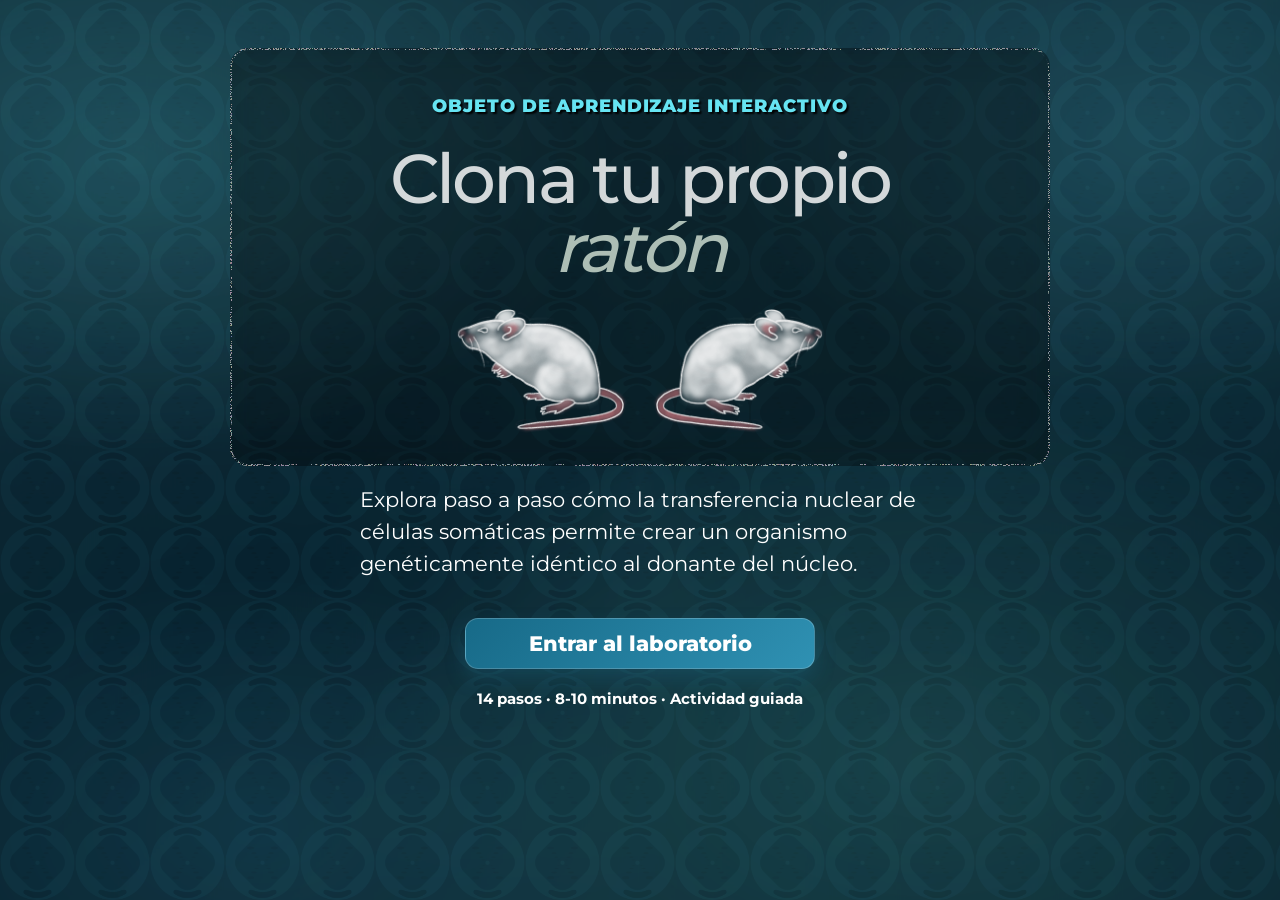
==== app/lab/index.html @ 8036b077 "refactor: restructure progress navigation and instruction panel for improved clarity and accessibili" ====
<!doctype html>
<html lang="es">

<head>
  <meta charset="utf-8">
  <meta name="viewport" content="width=device-width, initial-scale=1, viewport-fit=cover">
  <meta name="theme-color" content="#e8f7fb">
  <title>Genetica Evolucion · Clona tu propio ratón</title>
  <link rel="icon" href="favicon.png" type="image/png" />
  <link rel="stylesheet" href="app/css/styles.css">
</head>

<body>
  <main class="app-shell">
    <header class="topbar" aria-label="Progreso del laboratorio">
      <div class="top-actions">
        <button class="icon-button" id="reset-button" type="button" aria-label="Reiniciar simulación" title="Reiniciar">
          <span aria-hidden="true">↻</span><span class="button-word">Reiniciar</span>
        </button>
      </div>
      <nav class="progress-wrap" aria-label="Pasos de la simulación">
        <span class="progress-summary" id="step-label">Paso 1 de 14</span>
        <ol class="step-progress">
          <li class="current" data-progress-step="1"><span class="progress-step-label">Preparación</span><span
              class="progress-step-marker">01</span></li>
          <li data-progress-step="2"><span class="progress-step-label">Célula somática</span><span
              class="progress-step-marker">02</span></li>
          <li data-progress-step="3"><span class="progress-step-label">Ovocito</span><span
              class="progress-step-marker">03</span></li>
          <li data-progress-step="4"><span class="progress-step-label">Observación</span><span
              class="progress-step-marker">04</span></li>
          <li data-progress-step="5"><span class="progress-step-label">Sujeción</span><span
              class="progress-step-marker">05</span></li>
          <li data-progress-step="6"><span class="progress-step-label">Enucleación</span><span
              class="progress-step-marker">06</span></li>
          <li data-progress-step="7"><span class="progress-step-label">Transferencia</span><span
              class="progress-step-marker">07</span></li>
          <li data-progress-step="8"><span class="progress-step-label">Unión celular</span><span
              class="progress-step-marker">08</span></li>
          <li data-progress-step="9"><span class="progress-step-label">Microscopio</span><span
              class="progress-step-marker">09</span></li>
          <li data-progress-step="10"><span class="progress-step-label">Núcleo somático</span><span
              class="progress-step-marker">10</span></li>
          <li data-progress-step="11"><span class="progress-step-label">Inyección</span><span
              class="progress-step-marker">11</span></li>
          <li data-progress-step="12"><span class="progress-step-label">Activación</span><span
              class="progress-step-marker">12</span></li>
          <li data-progress-step="13"><span class="progress-step-label">Implantación</span><span
              class="progress-step-marker">13</span></li>
          <li data-progress-step="14"><span class="progress-step-label">Gestación</span><span
              class="progress-step-marker">14</span></li>
          <li class="progress-final" data-progress-final><span class="progress-step-label">Nacimiento</span><span
              class="progress-step-marker">FIN</span></li>
        </ol>
      </nav>
    </header>

    <aside class="instruction-panel spray-border" role="region" aria-label="Indicación del paso actual"
      aria-labelledby="instruction-title">
      <span class="instruction-number" id="instruction-number">01</span>
      <div class="instruction-copy">
        <p class="eyebrow" id="instruction-title">Bienvenida al laboratorio</p>
        <p id="instruction-text">Descubre cómo el núcleo de una célula puede dirigir la formación de un nuevo
          organismo.</p>
      </div>
    </aside>

    <section class="lab-frame" id="lab-frame" aria-label="Laboratorio interactivo">
      <div class="lab-stage" id="lab-stage">
        <div class="ambient ambient-one" aria-hidden="true"></div>
        <div class="ambient ambient-two" aria-hidden="true"></div>
        <div class="stage-dim" id="stage-dim" aria-hidden="true"></div>


        <div class="microscope-station drop-zone" data-drop-zone="microscope" tabindex="-1"
          aria-label="Microscopio, zona de colocación">
          <span class="station-glow" aria-hidden="true"></span>
          <img src="app/img/microscopio.png" alt="Microscopio">
          <span class="object-label">Microscopio</span>
        </div>

        <div class="tool-rack" aria-label="Herramientas">
          <button class="lab-tool locked" id="holding-tool-lab" type="button" tabindex="-1"
            aria-label="Pipeta de sostén">
            <img src="app/img/aguja-sosten.png" alt=""><span>Pipeta de sostén</span>
          </button>
          <button class="lab-tool locked" id="injection-tool-lab" type="button" tabindex="-1"
            aria-label="Aguja de inyección">
            <img src="app/img/aguja-inyeccion.png" alt=""><span>Aguja de inyección</span>
          </button>
          <button class="lab-tool locked" id="reagent-lab" type="button" tabindex="-1"
            aria-label="Reactivo de estimulación">
            <img src="app/img/reactivo.png" alt=""><span>Reactivo</span>
          </button>
        </div>

        <div class="workbench" aria-label="Mesa de trabajo">
          <div class="petri-slot petri-one drop-zone" data-drop-zone="petri1" tabindex="-1"
            aria-label="Caja de Petri 1, célula somática">
            <img src="app/img/caja-petri.png" alt="Caja de Petri 1">
            <span class="petri-label">Petri 1</span>
          </div>
          <div class="petri-slot petri-two draggable drop-zone" data-draggable="petri2" data-drop-zone="petri2"
            tabindex="-1" role="button" aria-label="Caja de Petri 2, ovocito">
            <img src="app/img/caja-petri.png" alt="Caja de Petri 2">
            <span class="petri-label">Petri 2</span>
          </div>
          <div class="petri-slot petri-three draggable drop-zone" data-draggable="petri3" data-drop-zone="petri3"
            tabindex="-1" role="button" aria-label="Caja de Petri 3, transferencia nuclear">
            <img src="app/img/caja-petri.png" alt="Caja de Petri 3">
            <span class="petri-label">Petri 3</span>
          </div>
        </div>

        <div class="mouse-station gray-mouse">
          <div class="hand-drawn-filter" aria-hidden="true">
            <img src="app/img/raton-gris.png" alt="Ratón gris, donante somático">
          </div>
          <span class="mouse-role">Donante somático</span>
          <button class="cell-token somatic-token draggable cell-hidden" data-draggable="somatic-cell" type="button"
            aria-label="Célula somática del ratón gris">
            <span class="cell-label">Célula somática</span>
            <span class="cell-membrane"><span class="cell-nucleus"></span><i></i><i></i><i></i></span>
          </button>
        </div>
        <div class="mouse-station brown-mouse">
          <div class="hand-drawn-filter" aria-hidden="true">
            <img src="app/img/raton-cafe.png" alt="Ratón café, donante de ovocito">
          </div>
          <span class="mouse-role">Donante de ovocito</span>
          <button class="cell-token oocyte-token draggable cell-hidden" data-draggable="oocyte" type="button"
            aria-label="Ovocito del ratón café">
            <span class="cell-label">Ovocito</span>
            <span class="cell-membrane"><span class="cell-nucleus"></span><i></i><i></i><i></i></span>
          </button>
        </div>
        <div class="mouse-station white-mouse drop-zone" data-drop-zone="surrogate" tabindex="-1"
          aria-label="Madre sustituta blanca">
          <div class="hand-drawn-filter" aria-hidden="true">
            <img src="app/img/raton-blanco.png" alt="Ratón blanco, madre sustituta">
          </div>
          <span class="mouse-role">Madre sustituta</span>
          <button class="belly-target" data-action="birth" type="button" tabindex="-1"
            aria-label="Vientre de la madre sustituta"></button>
          <div class="baby-mouse" aria-hidden="true">
            <span class="baby-body"></span>
          </div>
        </div>

        <div class="sample-token enucleated-sample draggable" data-draggable="enucleated-oocyte" role="button"
          tabindex="-1" aria-label="Ovocito enucleado">
          <span class="mini-cell no-nucleus"></span><small>Ovocito enucleado</small>
        </div>
        <div class="sample-token embryo-sample draggable" data-draggable="embryo" role="button" tabindex="-1"
          aria-label="Embrión activado">
          <span class="mini-cell embryo-mini"
            aria-hidden="true"><i></i><i></i><i></i><i></i><i></i><i></i><i></i><i></i><i></i><i></i><i></i><i></i><i></i><i></i><i></i><i></i></span><small>Embrión</small>
        </div>

        <button class="primary-button clone-button pulse-button" id="clone-button" type="button">Empecemos la
          clonación</button>
      </div>
    </section>
  </main>

  <div class="screen-overlay intro-screen" id="intro-screen" role="dialog" aria-modal="true"
    aria-labelledby="intro-title">
    <div class="intro-card">
      <div class="intro-content">
        <section class="intro-hero spray-border" aria-labelledby="intro-title">
          <p class="eyebrow">Objeto de aprendizaje interactivo</p>
          <h1 id="intro-title">Clona tu propio<br><em>ratón</em></h1>
          <figure class="intro-mice" aria-label="Dos ratones blancos">
            <img src="app/img/raton-blanco.png" alt="Ratón blanco">
            <img src="app/img/raton-blanco.png" alt="Ratón blanco">
          </figure>
        </section>

        <p class="intro-description">Explora paso a paso cómo la transferencia nuclear de células somáticas permite
          crear un organismo genéticamente idéntico al donante del núcleo.</p>
        <button class="primary-button" id="start-button" type="button">Entrar al laboratorio</button>
        <small>14 pasos · 8-10 minutos · Actividad guiada</small>
      </div>
    </div>
  </div>

  <div class="screen-overlay materials-screen hidden" id="materials-screen" role="dialog" aria-modal="true"
    aria-labelledby="materials-title">
    <div class="materials-card spray-border">
      <p class="eyebrow">Antes de comenzar</p>
      <h2 id="materials-title">Conoce los materiales</h2>
      <p>Usaremos herramientas de micromanipulación para trabajar con estructuras más pequeñas que el ancho de un
        cabello.</p>
      <ul class="materials-grid" aria-label="Materiales del laboratorio">
        <li>
          <figure>
            <div class="material-image"><img src="app/img/microscopio.png" alt=""></div>
            <figcaption>Microscopio</figcaption>
          </figure>
        </li>
        <li>
          <figure>
            <div class="material-image"><img src="app/img/caja-petri.png" alt=""></div>
            <figcaption>3 cajas de Petri</figcaption>
          </figure>
        </li>
        <li>
          <figure>
            <div class="material-image"><img src="app/img/aguja-inyeccion.png" alt=""></div>
            <figcaption>Aguja de inyección</figcaption>
          </figure>
        </li>
        <li>
          <figure>
            <div class="material-image"><img src="app/img/aguja-sosten.png" alt=""></div>
            <figcaption>Pipeta de sostén</figcaption>
          </figure>
        </li>
        <li>
          <figure>
            <div class="material-image"><img src="app/img/reactivo.png" alt=""></div>
            <figcaption>Reactivo estimulante</figcaption>
          </figure>
        </li>
        <li>
          <figure>
            <div class="material-image materials-mice hand-drawn-filter">
              <img src="app/img/raton-gris.png" alt="">
              <img src="app/img/raton-cafe.png" alt="">
              <img src="app/img/raton-blanco.png" alt="">
            </div>
            <figcaption>Tres ratones hembras</figcaption>
          </figure>
        </li>
      </ul>
      <button class="primary-button" id="materials-button" type="button">Todo listo</button>
    </div>
  </div>

  <div class="microscope-overlay hidden" id="microscope-overlay" role="dialog" aria-modal="true"
    aria-labelledby="micro-title">
    <div class="micro-header">
      <div>
        <p class="eyebrow">Vista microscópica · 400×</p>
        <h2 id="micro-title">Micromanipulación</h2>
      </div>
    </div>
    <div class="micro-layout">
      <div class="lens-shell">
        <div class="lens drop-zone" id="lens" data-drop-zone="lens" tabindex="-1"
          aria-label="Área de observación del microscopio">
          <span class="lens-grid" aria-hidden="true"></span>
          <div class="micro-cell micro-oocyte drop-zone" data-drop-zone="micro-oocyte" tabindex="-1"
            aria-label="Ovocito bajo el microscopio">
            <span class="zona"></span><span class="cytoplasm"></span><span class="micro-nucleus"></span>
            <span class="micro-nucleus-border"></span>
            <i class="organelle o1"></i><i class="organelle o2"></i><i class="organelle o3"></i><i
              class="organelle o4"></i>
          </div>
          <div class="micro-cell micro-somatic drop-zone" data-drop-zone="micro-somatic" tabindex="-1"
            aria-label="Célula somática bajo el microscopio">
            <span class="cytoplasm"></span><span class="micro-nucleus"></span>
            <span class="micro-nucleus-border"></span>
            <i class="organelle o1"></i><i class="organelle o2"></i><i class="organelle o3"></i>
          </div>
          <div class="micro-particles" aria-hidden="true"></div>
        </div>
      </div>
      <aside class="micro-tools" aria-label="Herramientas de micromanipulación">
        <button class="close-micro" id="close-micro" type="button" disabled aria-label="Completa el procedimiento"
          aria-busy="false" data-state="waiting">
          <span class="close-micro-icon" aria-hidden="true">
            <svg xmlns="http://www.w3.org/2000/svg" width="18" height="18" viewBox="0 0 42 42">
              <path fill="currentColor" fill-rule="evenodd"
                d="M27.066 1L7 21.068l19.568 19.569l4.934-4.933l-14.637-14.636L32 5.933z" />
            </svg>
          </span>
          <span class="close-micro-spinner" aria-hidden="true"></span>
          <span class="close-micro-label">Completa el procedimiento</span>
        </button>
        <p>HERRAMIENTAS</p>
        <button class="micro-tool draggable" data-draggable="holding-pipette" type="button">
          <img src="app/img/aguja-sosten.png" alt=""><span><b>Pipeta de sostén</b><small>Estabiliza la
              célula</small></span>
        </button>
        <button class="micro-tool draggable" data-draggable="injection-needle" type="button">
          <img src="app/img/aguja-inyeccion.png" alt=""><span><b>Aguja de inyección</b><small>Extrae o
              transfiere el núcleo</small></span>
        </button>
        <button class="micro-tool reagent-tool draggable" data-draggable="reagent" type="button">
          <img src="app/img/reactivo.png" alt=""><span><b>Reactivo</b><small>Activa el desarrollo</small></span>
        </button>
      </aside>
    </div>
  </div>

  <div class="gestation-overlay hidden" id="gestation-overlay" role="dialog" aria-modal="true"
    aria-labelledby="gestation-title">
    <header class="gestation-header">
      <div>
        <p class="eyebrow">Etapa final · Desarrollo embrionario</p>
        <h2 id="gestation-title">Gestación en la madre sustituta</h2>
      </div>
    </header>

    <div class="gestation-layout">
      <section class="gestation-stage" aria-label="Vista ampliada de la madre sustituta">
        <ol class="gestation-progress" aria-label="Progreso de la etapa final">
          <li class="current" data-gestation-step="implantation"><span>1</span>Implantación</li>
          <li data-gestation-step="development"><span>2</span>Desarrollo</li>
          <li data-gestation-step="birth"><span>3</span>Nacimiento</li>
        </ol>

        <div class="gestation-calendar" aria-label="Días transcurridos de gestación">
          <div class="calendar-pages">
            <i class="calendar-sheet" aria-hidden="true"></i>
            <i class="calendar-sheet" aria-hidden="true"></i>
            <i class="calendar-sheet" aria-hidden="true"></i>
            <div class="calendar-face">
              <span class="calendar-label">Día</span>
              <strong id="gestation-day">1</strong>
              <small>de 19</small>
            </div>
          </div>
        </div>

        <button class="primary-button gestation-start-button" id="gestation-start-button" type="button">
          Visualizar gestación
        </button>

        <button class="primary-button gestation-birth-button" id="gestation-birth-button" type="button" disabled>
          Revelar el nacimiento
        </button>

        <div class="gestation-mother" aria-label="Madre sustituta durante la gestación">
          <img class="gestation-mother-image hand-drawn-filter" src="app/img/raton-blanco.png"
            alt="Madre sustituta blanca">

          <div class="gestation-womb" aria-hidden="true">
            <span class="womb-ring"></span>
            <div class="clone-development">
              <span class="embryo-cluster">
                <i></i><i></i><i></i><i></i><i></i><i></i><i></i><i></i>
                <i></i><i></i><i></i><i></i><i></i><i></i><i></i><i></i>
              </span>
              <span class="clone-mass"></span>
            </div>
          </div>

          <div class="gestation-newborn" aria-hidden="true">
            <span class="mouse-role">Nueva cría</span>
            <img class="hand-drawn-filter" src="app/img/raton-gris.png" alt="Cría gris clonada">
          </div>
        </div>

        <div class="gestation-complete-message" id="gestation-complete-message" role="status" aria-live="polite">
          <strong>¡Simulación completada!</strong>
          <small>Has completado la simulación de clonación de un ratón. Puedes reiniciarlo para repetir el
            procedimiento.</small>
          <button class="icon-button" id="gestation-complete-button" type="button" aria-label="Reiniciar simulación"
            title="Reiniciar">
            <span aria-hidden="true">↻</span><span class="button-word">Reiniciar</span>
          </button>
        </div>
      </section>
    </div>
  </div>

  <div class="toast" id="toast" role="status" aria-live="polite"></div>

  <dialog id="reset-dialog">
    <form method="dialog">
      <span class="dialog-icon" aria-hidden="true">↻</span>
      <h2>¿Reiniciar el experimento?</h2>
      <p>Volverás al inicio y se perderá el progreso actual.</p>
      <div class="dialog-actions">
        <button class="secondary-button" value="cancel">Cancelar</button>
        <button class="primary-button" value="confirm">Sí, reiniciar</button>
      </div>
    </form>
  </dialog>

  <script src="app/js/app.js"></script>
  <script src="app/js/svg-filters.js"></script>
</body>

</html>
---- app/lab/app/css/styles.css ----
@font-face {
  font-family: 'Montserrat';
  font-style: normal;
  font-weight: 100 900;
  font-display: swap;
  src: url('../fonts/montserrat/montserrat-latin.woff2') format('woff2');
}

:root {
  --ink: #17333f;
  --muted: #607985;
  --blue: #2f91b3;
  --blue-dark: #176a88;
  --cyan: #5dd2df;
  --mint: #a8e6dc;
  --cream: #fffdf8;
  --panel: rgba(255, 255, 255, .9);
  --line: rgba(27, 95, 119, .16);
  --shadow: 0 18px 50px rgba(21, 61, 75, .16);
  /* Lab-glove cursor: open hand by default, fist while dragging, open again on release. */
  --cursor-glove-open: url("../img/hand.svg") 10 10, auto;
  --cursor-glove-closed: url("../img/hand-grab.svg") 10 14, grabbing;
  --color-bg-start: #17475d;
  --color-bg-end: #1b5878;
  --color-bg-mid: #08222e;
  --color-card-bg: rgba(0, 0, 0, 0.3);
  --color-card-border: rgba(255, 255, 255, 0.4);
  --color-card-heading: #ffffff;
  --color-card-text: rgba(255, 255, 255, 0.82);
  --font-main: 'Montserrat', 'Helvetica Neue', Helvetica, Arial, sans-serif;
  --color-accent: #adbeb5;
  --color-accent-dim: #66e4f2;
}

* {
  box-sizing: border-box;
}

html,
body {
  height: 100%;
  -webkit-user-select: none;
  /* Safari */
  -ms-user-select: none;
  /* IE 10 and IE 11 */
  user-select: none;
}

html {
  font-size: clamp(14px, 0.6vw + 0.75rem, 18px);
  cursor: var(--cursor-glove-open);
}

body {
  margin: 0;
  overflow: hidden;
  font-family: var(--font-main);
  font-weight: 400;
  line-height: 1.7;
  min-height: 100dvh;
  position: relative;
  color: var(--color-card-text);

  /* Gradient base */
  background-color: var(--color-bg-mid);
  background-image:
    url('../img/web/cell-bg.png');
  background-repeat: repeat, no-repeat;
  background-attachment: fixed, fixed;
  background-size: 75px 75px, cover;
  background-blend-mode: soft-light;
}

body::before,
body::after,
.screen-overlay::before,
.screen-overlay::after {
  content: '';
  position: fixed;
  inset: -12%;
  pointer-events: none;
  z-index: 0;
}

body::before,
.screen-overlay::before,
.microscope-overlay::before,
.gestation-overlay::before {
  background:
    radial-gradient(42% 36% at 18% 24%, rgba(96, 225, 236, 0.20) 0%, transparent 72%),
    radial-gradient(38% 34% at 82% 22%, rgba(80, 179, 214, 0.18) 0%, transparent 70%),
    radial-gradient(48% 42% at 68% 78%, rgba(84, 203, 173, 0.16) 0%, transparent 76%),
    radial-gradient(34% 30% at 26% 84%, rgba(54, 157, 193, 0.14) 0%, transparent 75%);
  filter: blur(7px);
  transform-origin: 50% 50%;
  mix-blend-mode: screen;
  opacity: 0.85;
  animation: bio-bg-drift 24s ease-in-out infinite alternate;
}

body::after,
.screen-overlay::after,
.microscope-overlay::after,
.gestation-overlay::after {
  background:
    radial-gradient(120% 85% at 50% 10%, rgba(110, 233, 246, 0.085) 0%, transparent 62%),
    linear-gradient(125deg, rgba(120, 236, 245, 0.05) 0%, transparent 38%, rgba(85, 204, 184, 0.045) 62%, transparent 100%),
    conic-gradient(from 0deg at 50% 50%, rgba(120, 236, 245, 0.04), transparent 30%, rgba(120, 236, 245, 0.035), transparent 70%, rgba(120, 236, 245, 0.04));
  filter: blur(1px);
  mix-blend-mode: screen;
  opacity: 0.78;
  animation: bio-bg-breathe 12s ease-in-out infinite;
}

body.is-dragging,
body.is-dragging * {
  cursor: var(--cursor-glove-closed) !important;
}

button,
[role="button"] {
  -webkit-tap-highlight-color: transparent;
  font-family: var(--font-main);
}

button:focus-visible,
[tabindex="0"]:focus-visible {
  outline: 3px solid #ffba45;
  outline-offset: 4px;
}

/* SPRAY BORDER */

.spray-border {
  position: relative;
  isolation: isolate;
}

/*
    CAPA DEL BORDE
*/

.spray-border::after {
  content: "";
  position: absolute;
  inset: 0;
  border-radius: inherit;
  background: white;
  filter: url(#spray-noise);
  opacity: .75;
  mix-blend-mode: screen;
  pointer-events: none;
  /*
    máscara:
    crea un borde completo
  */
  padding: 1px;
  mask:
    linear-gradient(#000 0 0) content-box,
    linear-gradient(#000 0 0);

  mask-composite: exclude;

  -webkit-mask:
    linear-gradient(#000 0 0) content-box,
    linear-gradient(#000 0 0);

  -webkit-mask-composite: xor;
}

.app-shell {
  position: relative;
  width: 100%;
  height: 100%;
  margin: 0;
  display: flex;
  flex-direction: column;
}

.topbar {
  height: 110px;
  position: relative;
  display: grid;
  grid-template-columns: 118px minmax(0, 1fr);
  align-items: center;
  gap: 16px;
  padding: 8px 18px;
  background: rgba(4, 25, 34, .76);
  box-shadow: 0 10px 35px rgba(40, 91, 104, .1);
  backdrop-filter: blur(14px);
  z-index: 30;
}

.brand {
  display: flex;
  align-items: center;
  gap: 10px;
  line-height: 1.05;
}

.brand-mark {
  display: grid;
  place-items: center;
  width: 43px;
  height: 43px;
  border-radius: 13px;
  color: white;
  background: linear-gradient(145deg, var(--blue), var(--cyan));
  font-size: 1.5625rem;
  box-shadow: 0 8px 16px rgba(48, 145, 179, .25);
}

.brand b,
.brand small {
  display: block;
}

.brand b {
  font-size: 1.0625rem;
}

.brand small {
  margin-top: 4px;
  color: var(--muted);
  font-size: 0.6875rem;
  text-transform: uppercase;
  letter-spacing: .1em;
}

.progress-wrap {
  min-width: 0;
  width: 100%;
  overflow-x: auto;
  padding: 4px 4px 8px;
  scrollbar-color: rgba(99, 190, 213, .5) transparent;
  scrollbar-width: thin
}

.progress-summary {
  position: absolute;
  width: 1px;
  height: 1px;
  overflow: hidden;
  clip: rect(0 0 0 0);
  clip-path: inset(50%);
  white-space: nowrap
}

.step-progress {
  min-width: 1060px;
  margin: 0;
  padding: 0;
  display: flex;
  align-items: flex-start;
  list-style: none
}

.step-progress li {
  position: relative;
  flex: 1 0 70px;
  display: flex;
  flex-direction: column;
  align-items: center;
  gap: 6px;
  color: rgba(232, 244, 247, .56);
  text-align: center;
  transition: color .3s ease
}

.step-progress li::after {
  content: "";
  position: absolute;
  z-index: 0;
  top: 45px;
  left: calc(50% + 18px);
  width: calc(100% - 36px);
  height: 2px;
  background: rgba(174, 205, 212, .3);
  transition: background .35s ease, box-shadow .35s ease
}

.step-progress li:last-child::after {
  display: none
}

.progress-step-label {
  height: 26px;
  display: flex;
  align-items: flex-end;
  justify-content: center;
  font-size: .63rem;
  font-weight: 750;
  line-height: 1.05
}

.progress-step-marker {
  position: relative;
  z-index: 2;
  width: 40px;
  height: 34px;
  display: grid;
  place-items: center;
  border: 2px solid rgba(194, 219, 225, .42);
  border-radius: 16px;
  background: rgba(2, 16, 22, .88);
  color: rgba(255, 255, 255, .72);
  font-size: .72rem;
  font-weight: 900;
  box-shadow: 0 3px 9px rgba(0, 0, 0, .28);
  transition: color .3s ease, border-color .3s ease, background .3s ease, transform .3s ease
}

.step-progress li.done {
  color: rgba(150, 220, 235, .84)
}

.step-progress li.done::after {
  background: rgba(76, 177, 201, .72);
  box-shadow: 0 0 7px rgba(76, 177, 201, .28)
}

.step-progress li.done .progress-step-marker {
  border-color: #70c6d9;
  background: #347f97;
  color: white
}

.step-progress li.current {
  color: white
}

.step-progress li.current .progress-step-marker {
  border-color: #b7edf5;
  background: linear-gradient(145deg, var(--blue), var(--cyan));
  color: white;
  transform: scale(1.12);
  box-shadow:
    0 0 0 4px rgba(74, 181, 203, .14),
    0 0 15px rgba(86, 206, 226, .45);
  animation: instructionNumberPulse 1.7s ease-in-out infinite
}

.step-progress .progress-final .progress-step-marker {
  border-style: dashed;
  font-size: .62rem;
  letter-spacing: .04em
}

.step-progress .progress-final.current .progress-step-marker,
.step-progress .progress-final.done .progress-step-marker {
  border-style: solid
}

.top-actions {
  justify-self: stretch;
  display: flex;
  justify-content: center
}

.icon-button {
  font-family: var(--font-main);
  min-height: 44px;
  padding: 0 13px;
  border: 1px solid var(--line);
  border-radius: 12px;
  background: #ffffff;
  cursor: pointer;
  display: flex;
  align-items: center;
  gap: 7px;
  font-size: 0.8125rem;
  font-weight: 700;
  transition: transform .2s, border-color .2s, background .2s;
}

.icon-button:hover {
  transform: translateY(-2px);
  border-color: var(--blue);
  background: #f4fcfd;
}

.instruction-panel {
  position: absolute;
  z-index: 20;
  top: 128px;
  left: 18px;
  display: flex;
  align-items: flex-start;
  gap: 14px;
  width: min(390px, calc(100% - 36px));
  min-height: 156px;
  border-radius: 14px;
  padding: 18px 44px 20px 16px;
  background: rgba(0, 0, 0, 0.45);
  backdrop-filter: blur(2px);
  -webkit-backdrop-filter: blur(2px);
}

.instruction-panel.step-attention {
  animation: instructionPanelFocus 1.15s cubic-bezier(.2, .8, .2, 1)
}

.instruction-number {
  position: relative;
  z-index: 2;
  flex: 0 0 46px;
  height: 46px;
  display: grid;
  place-items: center;
  border-radius: 14px;
  border: 1px solid var(--color-accent);
  color: white;
  background: linear-gradient(145deg, var(--blue-dark), var(--blue));
  font-weight: 900;
  font-size: 1.0625rem;
  animation: instructionNumberPulse 1.5s ease-in-out infinite;
  overflow: hidden;
}

.instruction-number::before {
  content: '';
  position: absolute;
  top: -130%;
  left: -35%;
  width: 55%;
  height: 320%;
  background: linear-gradient(90deg,
      rgba(255, 255, 255, 0.536) 0%,
      rgba(255, 255, 255, 0.945) 50%,
      rgba(255, 255, 255, 0.404) 100%);
  transform: translateX(-260%) skewX(-18deg);
  opacity: 0;
  pointer-events: none;
  animation: nav-active-reflection 2.5s ease-in-out infinite;
}

.instruction-panel p {
  margin: 0;
}

.instruction-copy {
  min-width: 0;
  padding-top: 2px
}

.eyebrow {
  color: var(--color-accent-dim);
  font-size: 0.8rem;
  font-weight: 850;
  letter-spacing: .05em;
  text-transform: uppercase;
  text-shadow: 2px 2px 2px rgb(0, 0, 0);
  padding: 4px 8px;
}

#instruction-text {
  margin-top: 4px;
  color: #ffffff;
  font-size: clamp(0.8125rem, 1.2vw, 1rem);
  line-height: 1.35;
}

/* Blinking text cursor after the instruction copy, simulating a typed caret. */
#instruction-text::after {
  content: "";
  display: inline-block;
  width: 6px;
  height: 1.2em;
  margin-left: 8px;
  background: var(--color-accent);
  vertical-align: text-bottom;
  animation: instructionCursorBlink 1s step-end infinite;
}

.lab-frame {
  position: absolute;
  width: 100%;
  height: 100%;
  flex: 1 1 auto;
  min-height: 0;
  overflow: auto hidden;
  background: #000000;
}

.lab-stage {
  position: absolute;
  inset: 0;
  min-width: 900px;
  overflow: hidden;
  background: linear-gradient(rgba(235, 246, 247, .08), rgba(219, 236, 237, .08)), url("../img/fondo-lab.png") 50% 75% no-repeat;
  isolation: isolate;
  background-size: cover;
}

.lab-stage::before {
  content: "";
  position: absolute;
  inset: 0;
  background: linear-gradient(90deg, rgba(225, 245, 248, .2), transparent 25%, transparent 72%, rgba(220, 240, 242, .2));
  pointer-events: none;
  z-index: -1;
}

.prop {
  position: absolute;
  object-fit: contain;
  pointer-events: none;
  filter: drop-shadow(0 12px 12px rgba(31, 57, 65, .12));
}

.shelf {
  width: 32%;
  top: 10%;
  left: 2%;
  opacity: 0.5;
}

.refrigerator {
  width: 10%;
  left: 1.5%;
  top: 32%;
  opacity: 0.5;
}

.cage {
  width: 14%;
  left: 13%;
  top: 40%;
  opacity: 0.5;
}

.ambient {
  position: absolute;
  width: 7px;
  height: 7px;
  border-radius: 50%;
  background: rgba(255, 255, 255, .1);
  box-shadow: 30px 20px rgba(255, 255, 255, .6), 70px -10px rgba(255, 255, 255, .5), 112px 33px rgba(255, 255, 255, .2);
  animation: ambientFloat 7s ease-in-out infinite alternate;
}

.ambient-one {
  top: 26%;
  left: 34%;
}

.ambient-two {
  top: 16%;
  left: 60%;
  animation-delay: -3s;
  transform: scale(.7);
}

.microscope-station {
  position: absolute;
  width: 17%;
  left: 41.5%;
  top: 18%;
  display: flex;
  place-items: center;
  border-radius: 28px;
  transition: filter .25s, background .25s;
  justify-content: center;
}

.microscope-station img {
  width: 82%;
  height: 90%;
  object-fit: contain;
  filter: drop-shadow(6px 6px 6px #000);
  position: relative;
  z-index: 2;
}

.object-label,
.mouse-role,
.cell-label {
  position: absolute;
  z-index: 3;
  left: 50%;
  top: 100%;
  transform: translateX(-50%);
  width: max-content;
  max-width: 200px;
  padding: 5px 10px;
  border-radius: 99px;
  color: var(--cream);
  background: rgba(0, 0, 0, 0.5);
  box-shadow: 3px 3px 7px rgba(0, 0, 0, .3);
  font-size: 0.95rem;
  font-weight: 750;
  text-align: center;
}

.cell-label {
  top: -60%;
}

.station-glow {
  position: absolute;
  inset: 10%;
  border-radius: 50%;
  background: rgba(91, 208, 221, .12);
  opacity: 0;
  transform: scale(.8);
}

.tool-rack {
  position: absolute;
  left: 2.2%;
  top: 37%;
  width: 26%;
  display: none;
  gap: 6px;
  padding: 9px;
  border: 1px solid rgba(255, 255, 255, .8);
  border-radius: 16px;
  background: rgba(234, 245, 246, .68);
  backdrop-filter: blur(6px);
}

.lab-tool {
  flex: 1;
  min-width: 0;
  height: 83px;
  border: 1px solid rgba(36, 112, 135, .12);
  border-radius: 11px;
  background: rgba(255, 255, 255, .76);
  cursor: default;
}

.lab-tool img {
  width: 72%;
  height: 50px;
  object-fit: contain;
}

.lab-tool span {
  display: block;
  overflow: hidden;
  text-overflow: ellipsis;
  white-space: nowrap;
  color: var(--muted);
  font-size: 0.5rem;
  font-weight: 700;
}

.lab-tool.locked {
  filter: grayscale(.4);
  opacity: .7;
}

.workbench {
  position: absolute;
  left: 50%;
  transform: translateX(-50%);
  width: min(780px, 90vw);
  bottom: 22%;
  /* Percentage-bound height keeps a fixed gap to the microscope above as the stage resizes. */
  height: clamp(150px, 26%, 260px);
  display: flex;
  justify-content: center;
  gap: 4%;
  padding-top: 3%;
}

.petri-slot {
  position: relative;
  width: 28%;
  height: 100%;
  display: flex;
  justify-content: center;
  align-items: flex-start;
  padding-top: 5%;
  border-radius: 50%;
  transition: filter .25s, transform .25s;
}

.petri-slot>img {
  width: 100%;
  object-fit: contain;
  filter: drop-shadow(6px 6px 6px #000);
  pointer-events: none;
}

.petri-label {
  position: absolute;
  top: 0%;
  min-width: 90px;
  padding: 4px;
  border-radius: 32px;
  background: rgba(0, 0, 0, .5);
  color: var(--cream);
  font-size: 0.9rem;
  font-weight: bold;
  text-align: center;
  box-shadow: 0 5px 10px rgba(35, 74, 84, .1);
  line-height: normal;
}

.petri-slot .cell-token {
  top: 18%;
  left: 25%;
  transform: scale(.75);
}

.mouse-station {
  position: absolute;
  z-index: 3;
  height: clamp(96px, 18%, 190px);
}

.mouse-station>img,
.mouse-station .hand-drawn-filter {
  display: block;
  width: 100%;
  height: 100%;
  transform: scaleX(-1);
}

.mouse-station .hand-drawn-filter img {
  width: 100%;
  height: 100%;
  object-fit: contain;
}

.gray-mouse {
  left: -4.5%;
  bottom: 5%;
  width: 30%;
}

.brown-mouse {
  right: -7.5%;
  bottom: 5%;
  width: 35%;
}

.white-mouse {
  right: 2%;
  top: 30%;
  width: 27%;
  /* Kept clear of the microscope/petri stack by staying to the right and higher up. */
  height: clamp(110px, 22%, 220px);
}

.hand-drawn-filter {
  filter: url("#hand-drawn-filter") drop-shadow(6px 6px 6px #000);
}

.cell-token {
  position: absolute;
  z-index: 8;
  width: 72px;
  height: 72px;
  padding: 0;
  border: 0;
  border-radius: 50%;
  background: transparent;
  cursor: var(--cursor-glove-open);
  touch-action: none;
}

.gray-mouse .cell-token {
  right: 50%;
  top: -30%;
}

.brown-mouse .cell-token {
  left: 50%;
  top: -30%;
}

/* Cell tokens stay tucked inside their mouse until their step reveals them. */
.cell-token.cell-hidden {
  opacity: 0;
  transform: scale(.15);
  pointer-events: none;
}

.cell-token.cell-emerge,
.mouse-station .cell-token.cell-emerge {
  /* Higher specificity than .draggable.is-active so the entrance always plays first. */
  animation: cellEmerge .8s cubic-bezier(.22, .85, .32, 1.1) both;
}

.cell-token.is-active::after,
.sample-token.draggable.is-active .mini-cell.no-nucleus::before,
.draggable.is-active .mini-cell.embryo-mini::before {
  content: "";
  position: absolute;
  inset: -7px;
  border-radius: 50%;
  border: 3px solid rgba(255, 255, 255, 0.9);
  animation: cellPulseOutline 1s ease-out infinite;
  pointer-events: none;
}

.cell-membrane,
.mini-cell {
  display: block;
  position: relative;
  width: 100%;
  height: 100%;
  border: 4px double rgba(58, 152, 172, .65);
  border-radius: 47% 53% 52% 48% / 55% 47% 53% 45%;
  background: radial-gradient(circle at 35% 30%, rgba(255, 255, 255, .9), rgba(139, 222, 223, .8) 62%, rgba(59, 152, 176, .6));
  box-shadow: inset 0 0 12px rgba(255, 255, 255, .85), 0 5px 12px rgba(30, 105, 124, .22);
  animation: cellMorph 4s ease-in-out infinite alternate;
  background-clip: padding-box;
}

.oocyte-token .cell-membrane {
  border-color: rgba(206, 152, 96, .8);
  background: radial-gradient(circle at 35% 30%, #fff, #f3d3a9 60%, #c98c65);
  background-clip: padding-box;
}

.cell-nucleus {
  position: absolute;
  left: 34%;
  top: 31%;
  width: 32%;
  height: 32%;
  border: 2px solid rgba(78, 52, 120, .35);
  border-radius: 50%;
  background: radial-gradient(circle at 35% 35%, #dfc8f3, #775e9c);
  background-clip: padding-box;
}

.cell-membrane i {
  position: absolute;
  width: 5px;
  height: 3px;
  border-radius: 50%;
  background: rgba(42, 119, 137, .55);
}

.cell-membrane i:nth-of-type(1) {
  left: 20%;
  top: 55%;
}

.cell-membrane i:nth-of-type(2) {
  left: 66%;
  top: 25%;
}

.cell-membrane i:nth-of-type(3) {
  left: 63%;
  top: 68%;
}

.stage-dim {
  position: absolute;
  inset: 0;
  z-index: 12;
  background: radial-gradient(circle at 50% 65%, rgba(10, 35, 45, .35), rgba(8, 26, 34, .72) 75%);
  opacity: 0;
  pointer-events: none;
  transition: opacity .4s ease;
}

.stage-dim.visible {
  opacity: 1;
}

.clone-button.visible {
  opacity: 1;
  pointer-events: auto;
  animation: buttonIn .45s ease both;
}

.clone-button.visible.pulse-button {
  box-shadow: 0 0 0 0 rgba(255, 255, 255, .55);
  animation: buttonIn .45s ease both, cloneCallout 1.6s ease-in-out .45s infinite;
}

.primary-button,
.secondary-button {
  min-height: 48px;
  padding: 0 22px;
  border-radius: 13px;
  border: 0;
  font-weight: 800;
  cursor: pointer;
  border: 1px solid rgba(255, 255, 255, 0.2);
  font-family: var(--font-main);
}

.primary-button {
  color: white;
  background: linear-gradient(135deg, var(--blue-dark), var(--blue));
  box-shadow: 0 10px 20px rgba(31, 121, 153, .26);
  transition: transform .2s, box-shadow .2s;
}

.primary-button:hover {
  transform: translateY(-2px);
  box-shadow: 0 13px 25px rgba(31, 121, 153, .32);
}

.secondary-button {
  color: var(--blue-dark);
  background: #e9f5f7;
}

.drop-zone.is-target {
  outline: 7px dashed var(--color-accent);
  outline-offset: 7px;
  animation: targetPulse 2s ease-in-out infinite;
}

.drop-zone.is-target:not(.micro-cell, .lens) {
  background: rgba(0, 0, 0, 0.1);
  animation: targetPulseNotLensGrid 2s ease-in-out infinite;
}

.clone-button {
  position: absolute;
  left: 50%;
  top: 50%;
  transform: translateX(-50%) translateY(-50%);
  z-index: 15;
  opacity: 0;
  pointer-events: none;
  font-size: 1.6rem;
  padding: 20px !important;
  border: #fff solid 2px !important;
  font-family: var(--font-main);
}

.clone-button:hover {
  background: rgb(21, 86, 110);
  border: #fff solid 4px !important;
}

.draggable.is-active {
  filter: drop-shadow(0 0 5px rgba(0, 0, 0, 0.5));
  cursor: var(--cursor-glove-open);
  animation: activeFloat 1.8s ease-in-out infinite;
}

.draggable.is-disabled {
  pointer-events: none;
  cursor: default;
}

.drag-ghost {
  position: fixed !important;
  z-index: 1000 !important;
  margin: 0 !important;
  pointer-events: none !important;
  transform: translate(-50%, -50%) scale(1.06) !important;
  filter: drop-shadow(0 12px 16px rgba(16, 56, 70, .3)) !important;
  opacity: .95;
}

.dragging-source {
  opacity: .3 !important;
}

.shake {
  animation: shake .35s ease;
}

.sample-token {
  display: none;
  position: absolute;
  z-index: 10;
  width: 110px;
  text-align: center;
  cursor: var(--cursor-glove-open);
  touch-action: none;
}

.sample-token.visible {
  display: block;
}

.enucleated-sample {
  left: 39%;
  top: 51%;
}

.enucleated-sample.is-disabled {
  left: 45%;
  top: 22%;
}

.petri-slot[data-draggable="petri3"] .somatic-token.is-disabled {
  left: 5%;
  top: 16%;
  transform: scale(.65);
}

.cell-token.is-disabled {
  aspect-ratio: 1;
  min-width: 120px;
}

.enucleated-sample.is-disabled small {
  display: none;
}

.enucleated-sample.is-disabled .mini-cell.no-nucleus {
  animation: none;
  border: 4px double rgba(183, 139, 83, .55);
  aspect-ratio: 0.5;
  min-width: 75px;
}

.embryo-sample {
  left: 39%;
  top: 51%;
}

.sample-token .mini-cell {
  width: 49px;
  height: 49px;
  margin: auto;
  background: radial-gradient(circle at 35% 30%, #fff, #f3d3a9 60%, #c98c65);
  animation: cellMorph 4s ease-in-out infinite alternate;
  background-clip: padding-box;
}

.mini-cell.no-nucleus,
.mini-cell.embryo-mini {
  animation: instructionNumberPulse 1.4s ease-out infinite;
}

.sample-token small {
  display: block;
  margin-top: 8px;
  padding: 3px 5px;
  border-radius: 99px;
  background: white;
  font-size: 0.7rem;
  font-weight: 750;
  color: var(--blue-dark);
  line-height: normal;
}

.no-nucleus::after {
  content: "";
  position: absolute;
  inset: 32%;
  border: 1px dashed #c98c65;
  border-radius: 50%;
}

.embryo-mini {
  display: block !important;
  position: relative;
  padding: 0;
  background: radial-gradient(circle, #fff7d8, #d4ae74) !important;
  border-color: #d0a160 !important;
}

.embryo-mini i {
  position: absolute;
  width: 22%;
  aspect-ratio: 1;
  border-radius: 50%;
  background: radial-gradient(circle at 35% 30%, #fff3d4, #e1b578);
  border: 1px solid #b78555;
  box-shadow: inset 1px 1px 2px rgba(255, 255, 255, .65);
  transform: translate(-50%, -50%);
}

.embryo-mini i:nth-child(1) {
  left: 29%;
  top: 25%
}

.embryo-mini i:nth-child(2) {
  left: 47%;
  top: 21%
}

.embryo-mini i:nth-child(3) {
  left: 65%;
  top: 27%
}

.embryo-mini i:nth-child(4) {
  left: 76%;
  top: 42%
}

.embryo-mini i:nth-child(5) {
  left: 25%;
  top: 43%
}

.embryo-mini i:nth-child(6) {
  left: 43%;
  top: 39%
}

.embryo-mini i:nth-child(7) {
  left: 60%;
  top: 43%
}

.embryo-mini i:nth-child(8) {
  left: 68%;
  top: 58%
}

.embryo-mini i:nth-child(9) {
  left: 21%;
  top: 61%
}

.embryo-mini i:nth-child(10) {
  left: 39%;
  top: 57%
}

.embryo-mini i:nth-child(11) {
  left: 53%;
  top: 62%
}

.embryo-mini i:nth-child(12) {
  left: 78%;
  top: 67%
}

.embryo-mini i:nth-child(13) {
  left: 31%;
  top: 76%
}

.embryo-mini i:nth-child(14) {
  left: 48%;
  top: 78%
}

.embryo-mini i:nth-child(15) {
  left: 64%;
  top: 75%
}

.embryo-mini i:nth-child(16) {
  left: 52%;
  top: 49%;
  z-index: 2
}

.embryo-mini i::after {
  content: "";
  position: absolute;
  inset: 31%;
  border-radius: 50%;
  background: rgba(126, 91, 135, .35);
}

.belly-target {
  position: absolute;
  z-index: 6;
  left: 27%;
  top: 38%;
  width: 46%;
  height: 43%;
  padding: 0;
  border: 0;
  border-radius: 50%;
  background: transparent;
  pointer-events: none;
}

.white-mouse.is-pregnant::after {
  content: "";
  position: absolute;
  left: 27%;
  top: 38%;
  width: 46%;
  height: 43%;
  border-radius: 50%;
  background: rgba(242, 175, 190, .12);
  animation: gestationGlow 1.8s ease-in-out infinite;
}

.white-mouse.birth-ready .belly-target {
  pointer-events: auto;
  animation: bellyPulse 1.1s ease-in-out infinite;
  box-shadow: 0 0 0 3px rgba(238, 161, 180, .45);
}

.baby-mouse {
  display: none;
  position: absolute;
  z-index: 8;
  left: -22%;
  bottom: -5%;
  width: 58px;
  height: 35px;
  transform: scale(.1);
  opacity: 0;
}

.baby-mouse.revealed {
  display: block;
  animation: babyReveal .8s cubic-bezier(.2, 1.5, .5, 1) forwards;
}

.baby-body {
  position: absolute;
  left: 12px;
  top: 9px;
  width: 37px;
  height: 22px;
  border-radius: 55% 45% 48% 52%;
  background: linear-gradient(145deg, #88959e, #53646e);
  border: 1px solid #fff;
}

.status-message {
  position: absolute;
  z-index: 25;
  left: 50%;
  bottom: 14px;
  transform: translateX(-50%);
  max-width: min(560px, calc(100% - 24px));
  margin: 0;
  padding: 0;
  text-align: center;
  color: var(--muted);
  font-size: 0.75rem;
  pointer-events: none;
}

.status-message:not(:empty) {
  padding: 6px 16px;
  border-radius: 99px;
  background: rgba(255, 255, 255, .88);
  box-shadow: 0 8px 20px rgba(27, 67, 78, .14);
}

.screen-overlay {
  position: fixed;
  z-index: 100;
  inset: 0;
  display: grid;
  place-items: stretch;
  padding: clamp(10px, 2.5vw, 30px);
  overflow: auto;
  background: var(--color-bg-mid);
  background-image: url('../img/cell-bg.png');
  background-repeat: repeat, no-repeat;
  background-attachment: fixed, fixed;
  background-size: 75px 75px, cover;
  background-blend-mode: soft-light;
  transition: opacity .45s, visibility .45s;
}

.screen-overlay.hidden,
.microscope-overlay.hidden,
.gestation-overlay.hidden {
  opacity: 0;
  visibility: hidden;
  pointer-events: none;
}

.intro-card {
  width: 100%;
  min-height: 100%;
  position: relative;
  z-index: 2;
  display: flex;
  justify-content: center;
  align-items: center;
  top: -70px;
}

.intro-content {
  width: min(100%, 820px);
  display: flex;
  flex-direction: column;
  align-items: center;
  gap: clamp(14px, 2vh, 22px);
  text-align: center;
}

.intro-hero {
  width: 100%;
  display: flex;
  flex-direction: column;
  align-items: center;
  padding: clamp(24px, 3vw, 42px) clamp(20px, 4vw, 54px) clamp(18px, 2.5vw, 32px);
  border-radius: 18px;
  background: rgba(0, 0, 0, .3);
  box-shadow: inset 0 0 40px rgba(2, 18, 24, .2)
}

.intro-hero .eyebrow {
  margin: 0;
  font-size: clamp(0.6875rem, .6vw + .55rem, 1.125rem);
}

.intro-hero h1 {
  margin: clamp(10px, 1.5vw, 20px) 0 clamp(14px, 2vw, 24px);
  font-size: clamp(2.5rem, 4vw + 1rem, 4.75rem);
  line-height: 1;
  font-weight: 500;
  letter-spacing: -.04em;
}

.intro-hero h1 em {
  color: var(--color-accent);
  font-weight: 500;
}

.intro-mice {
  display: flex;
  justify-content: center;
  align-items: flex-end;
  gap: clamp(2px, 1.5vw, 16px);
  width: 100%;
  min-height: clamp(82px, 10vw, 128px);
  margin: 0
}

.intro-mice img {
  width: clamp(105px, 16vw, 180px);
  max-height: clamp(82px, 10vw, 128px);
  object-fit: contain;
  transform: scaleX(-1);
}

.intro-mice img:last-child {
  transform: scaleX(1);
}

.intro-description {
  width: min(100%, 560px);
  margin: 0;
  font-size: clamp(0.9375rem, .45vw + .82rem, 1.1875rem);
  color: #ffffff;
  line-height: 1.55;
  text-align: left;
  margin-bottom: 20px;
}

.intro-card .primary-button {
  width: min(100%, 350px);
  margin: 0;
  font-size: clamp(0.9375rem, .5vw + .8rem, 1.25rem);
  min-height: clamp(48px, 4vw, 64px);
  padding: 0 clamp(22px, 2vw, 34px);
  animation: cloneCallout 1.6s ease-in-out .45s infinite;
}

.intro-content>small {
  display: block;
  color: #fff;
  font-weight: 700;
  font-size: clamp(0.75rem, .3vw + .6rem, 1.0625rem);
}

.intro-hero.spray-border::after,
.materials-card.spray-border::after,
.instruction-panel.spray-border::after {
  filter: url(#spray-hand-drawn);
  padding: 2px;
}

.materials-card {
  width: 100%;
  height: 100%;
  margin: 0 auto;
  display: flex;
  flex-direction: column;
  justify-content: center;
  align-items: center;
  padding: 20px;
  border-radius: 28px;
  background: rgba(0, 0, 0, 0.3);
  box-shadow: var(--shadow);
  text-align: center;
  backdrop-filter: blur(2px);
  -webkit-backdrop-filter: blur(2px);
}

.materials-card .eyebrow {
  font-size: clamp(0.6875rem, .6vw + .55rem, 1.125rem);
}

.materials-card h2 {
  margin: clamp(6px, 1.5vw, 10px) 0;
  font-family: var(--font-main);
  font-size: clamp(2.2rem, 4vw + 2vh, 3.5rem);
  font-weight: 500;
  color: var(--color-accent);
}

.materials-card>p:not(.eyebrow) {
  max-width: min(980px, 90vw);
  margin: 0 auto;
  font-size: clamp(1rem, .7vw + .8rem, 1.5rem);
  color: #ffffff;
}

.materials-grid {
  display: grid;
  grid-template-columns: repeat(3, 1fr);
  gap: clamp(10px, 1.6vw, 24px);
  margin: clamp(25px, 3vw, 46px) auto;
  padding: 0;
  width: 100%;
  max-width: min(960px, 92vw);
  list-style: none
}

.materials-grid li {
  min-height: clamp(90px, 9vw, 150px);
  padding: clamp(13px, 1.4vw, 22px) 8px;
  border: 0px solid var(--line);
  border-radius: 15px;
  background: rgba(0, 0, 0, 0.3);
  font-size: clamp(0.75rem, .5vw + .55rem, 1.125rem);
  font-weight: 750;
  position: relative;
  overflow: hidden;
  border: 1px solid rgba(255, 255, 255, 0.1);
}

.materials-grid li::before {
  content: '';
  position: absolute;
  top: -130%;
  width: 100%;
  height: 320%;
  background: linear-gradient(90deg,
      rgba(106, 106, 106, 0.2) 0%,
      rgba(226, 226, 226, 0.122) 50%,
      rgba(106, 106, 106, 0.2) 100%);
  filter: blur(5px);
  opacity: 0.3;
  pointer-events: none;
  animation: nav-active-reflection 4.5s ease-in-out infinite;
  z-index: -1;
}

.materials-grid figure {
  height: 100%;
  margin: 0;
  display: grid;
  place-items: center;
  gap: 8px
}

.materials-grid figcaption {
  text-align: center;
  padding-top: 10px;
}

.materials-grid .material-image {
  width: 100%;
  height: clamp(48px, 5vw, 82px);
  display: flex;
  align-items: center;
  justify-content: center
}

.materials-grid .material-image img {
  display: block;
  width: auto;
  max-width: 82%;
  height: 100%;
  object-fit: contain;
}

.materials-grid .materials-mice {
  gap: 0
}

.materials-grid .materials-mice img {
  width: 38%;
  height: 92%;
  margin: 0 -4%;
  object-fit: contain
}

.materials-card .primary-button {
  font-size: clamp(0.9375rem, .5vw + .8rem, 1.25rem);
  min-height: clamp(48px, 4vw, 64px);
  padding: 0 clamp(22px, 2vw, 34px);
  animation: cloneCallout 1.6s ease-in-out .45s infinite;
}

.microscope-overlay,
.gestation-overlay {
  position: fixed;
  z-index: 9;
  inset: 0;
  padding-top: 110px;
  transition: opacity .4s, visibility .4s;
  overflow: auto;
  transition: opacity .45s, visibility .45s;
  backdrop-filter: blur(42px);
  -webkit-backdrop-filter: blur(42px);
}

.micro-header,
.gestation-header {
  width: min(1180px, 100%);
  margin: auto;
  display: flex;
  justify-content: right;
  align-items: center;
  margin-top: 20px;
  text-align: right;
}

.micro-header h2,
.gestation-header h2 {
  margin: 3px 0 12px;
  font-size: clamp(1.625rem, 3vw, 2.625rem);
  font-weight: 500;
  text-shadow: 2px 2px 4px rgba(0, 0, 0, 0.5);
}

.close-micro {
  position: absolute;
  left: 0;
  top: -80px;
  width: 100%;
  height: 48px;
  border: 2px solid var(--line);
  border-radius: 10px;
  color: white;
  background: linear-gradient(135deg, var(--blue-dark), var(--blue));
  font-size: 1rem;
  cursor: pointer;
  padding: 2px 12px;
  display: flex;
  align-items: center;
  gap: 15px;
  box-shadow: 0 5px 15px rgba(27, 67, 78, .12);
  transition: background .25s;
  font-weight: bold;
  animation: cloneCallout 1.6s ease-in-out .45s infinite;
  font-family: var(--font-main);
  justify-content: center;
}

.close-micro-icon,
.close-micro-spinner {
  flex: 0 0 auto
}

.close-micro-icon {
  display: inline-flex;
  align-items: center
}

.close-micro-spinner {
  display: none;
  width: 17px;
  height: 17px;
  border: 2px solid rgba(21, 61, 73, .2);
  border-top-color: currentColor;
  border-radius: 50%;
  animation: closeMicroSpin .8s linear infinite
}

.close-micro:disabled {
  opacity: .68;
  cursor: not-allowed;
  animation: none;
  background: #cccccc;
  color: #444;
}

.close-micro[data-state="processing"] .close-micro-icon {
  display: none
}

.close-micro[data-state="processing"] .close-micro-spinner {
  display: inline-block
}

.close-micro:hover:not(:disabled) {
  background: linear-gradient(35deg, var(--blue-dark), var(--blue));
  box-shadow: 0 5px 15px rgba(27, 67, 78, .2);
  transform: translateY(-4px) scale(1.05);
  transition: all 0.2s ease-in-out;
}

@keyframes closeMicroSpin {
  to {
    transform: rotate(1turn)
  }
}

.micro-layout {
  width: min(1180px, 100%);
  margin: auto;
  display: grid;
  grid-template-columns: minmax(700px, 1fr) 410px;
  align-items: center;
  gap: clamp(16px, 4vw, 50px);
  position: relative;
  top: 5%;
}

.lens-shell {
  width: min(70vh, 680px);
  justify-self: center;
  aspect-ratio: 1;
  padding: 18px;
  border-radius: 50%;
  background: linear-gradient(324deg, #44697375, #bed5d87a 45%, #395a6478);
  box-shadow: 15px 15px 50px rgba(21, 60, 70, .85),
    inset 0 0 0 7px rgb(0 49 58)
}

.lens {
  position: relative;
  width: 100%;
  height: 100%;
  overflow: hidden;
  border-radius: 50%;
  background: radial-gradient(circle, #f9ffff 0, #d6f3f1 57%, #8dbbbc 85%, #31525b 100%);
  box-shadow: inset 0 0 45px rgba(20, 69, 76, .65);
  isolation: isolate;
  transition: background 2.8s ease, box-shadow 2.8s ease
}

.lens.drop-zone.is-target {
  outline-offset: -10px;
  cursor: var(--cursor-glove-open, pointer)
}

.lens.reagent-wash {
  background: radial-gradient(circle, #fff6c8 0, #f0d56a 48%, #c9a33aa3 78%, #5a4a28 100%);
  box-shadow: inset 0 0 45px rgba(120, 90, 20, .45)
}

.lens.reagent-wash::before,
.lens.reagent-wash::after {
  content: "";
  position: absolute;
  left: 50%;
  top: 50%;
  z-index: 7;
  aspect-ratio: 1;
  border-radius: 50%;
  pointer-events: none;
  translate: -50% -50%
}

.lens.reagent-wash::before {
  width: 24%;
  background:
    radial-gradient(circle, rgba(255, 252, 208, .96) 0 10%, rgba(247, 220, 111, .82) 28%, rgba(225, 174, 47, .48) 56%, rgba(198, 139, 28, .12) 76%, transparent 82%);
  filter: blur(1.5px);
  will-change: transform, opacity;
  animation: reagentSpread 3.2s cubic-bezier(.18, .68, .22, 1) forwards
}

.lens.reagent-wash::after {
  width: 13%;
  border: 3px solid rgba(255, 247, 184, .95);
  background: rgba(255, 239, 142, .12);
  box-shadow:
    0 0 0 9px rgba(245, 215, 99, .5),
    0 0 0 20px rgba(229, 187, 62, .3),
    0 0 0 34px rgba(202, 148, 34, .15);
  will-change: transform, opacity, box-shadow;
  animation: reagentRipples 3.1s cubic-bezier(.16, .62, .24, 1) forwards
}

.lens.reagent-wash-fade {
  transition: background 1.1s ease, box-shadow 1.1s ease;
  background: radial-gradient(circle, #f9ffff 0, #d6f3f1 57%, #8dbbbc 85%, #31525b 100%);
  box-shadow: inset 0 0 45px rgba(20, 69, 76, .65)
}

.lens.reagent-wash-fade::before,
.lens.reagent-wash-fade::after {
  animation: reagentWashOut 1.1s ease forwards
}

.lens-grid {
  position: absolute;
  inset: 0;
  opacity: .2;
  pointer-events: none;
  background-image: linear-gradient(rgba(37, 127, 141, .25) 1px, transparent 1px), linear-gradient(90deg, rgba(37, 127, 141, .25) 1px, transparent 1px);
  background-size: 35px 35px;
  mask-image: radial-gradient(circle, #000, transparent 78%)
}

.micro-cell {
  position: absolute;
  width: 38%;
  aspect-ratio: 1;
  border-radius: 46% 54% 51% 49%/53% 45% 55% 47%;
  filter: drop-shadow(0 15px 20px rgba(41, 114, 121, .2));
  animation: cellMorph 5s ease-in-out infinite alternate, miniCellRotate 5s ease-in-out infinite alternate
}



.micro-oocyte {
  left: 31%;
  top: 30%;
  border: 10px double rgba(183, 139, 83, .55);
  background: radial-gradient(circle at 35% 30%, #fff, #f3d3a9 60%, #c98c65);
  background-clip: padding-box;
}

.micro-somatic {
  display: none;
  left: 12%;
  top: 33%;
  border: 8px double rgba(58, 141, 157, .55);
  background: radial-gradient(circle at 35% 32%, #fff, rgba(148, 220, 216, .9) 65%, rgba(56, 139, 157, .8));
  background-clip: padding-box;
}

.micro-cell .cytoplasm {
  position: absolute;
  inset: 11%;
  border-radius: inherit;
  border: 1px solid rgba(255, 255, 255, .6)
}

.micro-nucleus {
  position: absolute;
  z-index: 3;
  left: 29%;
  top: 29%;
  width: 40%;
  height: 40%;
  border-radius: 47% 53%;
  background: radial-gradient(circle at 35% 32%, #eadcf2, #8a6fa7 65%, #604b82);
  box-shadow: 0 0 0 5px rgba(107, 82, 136, .15);
  transition: all 4s cubic-bezier(.2, .8, .2, 1)
}

.micro-nucleus-border {
  position: absolute;
  z-index: 2;
  left: 29%;
  top: 29%;
  width: 40%;
  height: 40%;
  border-radius: 47% 53%;
}

.micro-oocyte .micro-nucleus-border {
  border: 4px dashed #c98b6583
}

.micro-somatic .micro-nucleus-border {
  border: 4px dashed #3a8d9d8c
}

.micro-nucleus.extracted {
  transform: scale(0);
}

.organelle {
  position: absolute;
  width: 7%;
  height: 3.5%;
  border-radius: 50%;
  background: rgba(81, 135, 140, .45);
  transform: rotate(25deg)
}

.o1 {
  left: 23%;
  top: 30%
}

.o2 {
  left: 68%;
  top: 48%;
  transform: rotate(-18deg)
}

.o3 {
  left: 29%;
  top: 69%;
}

.o4 {
  left: 59%;
  top: 71%;
  transform: rotate(60deg)
}

.micro-cell.held::before {
  content: "";
  position: absolute;
  z-index: 5;
  left: -120%;
  top: -10%;
  width: 120%;
  height: 100%;
  background: url("../img/aguja-sosten-micro.png") center/contain no-repeat;
  animation: toolEnterLeft 2s ease both
}

.dual-cell .micro-cell.micro-oocyte.held::before {
  display: none;
}

.dual-cell .micro-cell.micro-somatic.held::before {
  rotate: -90deg;
  left: -25%;
  top: 110%;
  animation: toolEnterBottom 2s ease both
}

.micro-cell.held.held-retract::before {
  animation: toolExitLeft 2s ease both;
  animation-delay: 1s;
}

/* Higher specificity than the dual-cell entrance rule so the pipette exits downward instead of replaying the entrance. */
.dual-cell .micro-cell.micro-somatic.held.held-retract::before {
  animation: toolExitLeft 2s ease both;
  animation-delay: 1s;
}

.micro-cell.activated {
  animation: activationPulse 1.4s ease 2
}

.micro-cell.cleaving {
  animation: none
}

.micro-cell.cleaving .micro-nucleus,
.micro-cell.cleaving .micro-nucleus-border,
.micro-cell.cleaving .organelle {
  opacity: 0;
  transition: opacity .7s ease
}

.blastomere-field {
  position: absolute;
  inset: 12%;
  z-index: 4;
  pointer-events: none
}

.blastomere-field i {
  position: absolute;
  aspect-ratio: 1;
  border-radius: 48% 52% 47% 53%/52% 46% 54% 48%;
  background: radial-gradient(circle at 35% 30%, #fff6dc, #e4b66f 70%, #c48a48);
  border: 2px solid rgba(168, 112, 55, .75);
  box-shadow: inset 2px 2px 4px rgba(255, 255, 255, .55);
  transform: translate(-50%, -50%);
  animation: blastomereIn .75s cubic-bezier(.2, .8, .2, 1) both, spin 6s ease-in-out infinite alternate;
  animation-delay: calc(var(--i, 0) * 40ms)
}

.blastomere-field i::after {
  content: "";
  position: absolute;
  inset: 30%;
  border-radius: 50%;
  background: radial-gradient(circle at 35% 30%, rgba(242, 226, 248, .72), rgba(112, 78, 132, .38));
  box-shadow: 0 0 0 1px rgba(105, 72, 124, .12);
}

.micro-particles {
  position: absolute;
  inset: 0;
  pointer-events: none
}

.micro-particles i {
  position: absolute;
  width: 10px;
  height: 10px;
  border-radius: 50%;
  background: #66d9dc;
  animation: particlePop 1.2s ease forwards
}

.suction-trail {
  position: absolute;
  z-index: 5;
  right: -155%;
  top: 34%;
  width: 220%;
  height: 30%;
  background: url("../img/aguja-inyec-micro.png") center/cover no-repeat;
  transform-origin: left;
  animation: toolEnterRight 2s ease both
}

/* Sits behind the needle image and fills to signal the nucleus liquid being drawn out. */
.suction-progress {
  position: absolute;
  z-index: 4;
  left: 53%;
  top: 45%;
  width: 150%;
  height: 20px;
  border-radius: 99px;
  background: rgba(255, 255, 255, .55);
  box-shadow: inset 0 0 0 1px rgba(107, 82, 136, .3);
  overflow: hidden;
}

.suction-progress::before {
  content: "";
  position: absolute;
  inset: 0;
  border-radius: inherit;
  background: linear-gradient(90deg, #6b5288, #9679b0);
  transform: scaleX(0);
  transform-origin: left;
  animation: suctionFill 4s ease forwards
}

/* Reverse of the extraction fill: bar starts full and drains as the nucleus is delivered into the cell. */
.suction-progress.injecting::before {
  animation: injectionFill 4s ease forwards
}

.dual-cell .micro-somatic .suction-trail,
.dual-cell .micro-oocyte .suction-trail {
  rotate: -90deg;
  left: 50%;
  top: 50%;
  animation: toolEnterTop 2s ease both
}

.dual-cell .micro-somatic .suction-progress,
.dual-cell .micro-oocyte .suction-progress {
  rotate: -90deg;
  left: -25%;
  top: -32%;
}

.suction-trail-retract {
  transform-origin: left;
  animation: toolExitRight 1.2s ease both
}

/* The progress bar defaults to a centered pivot; keep that on retract so it doesn't jump before exiting. */
.dual-cell .micro-somatic .suction-progress.suction-trail-retract,
.dual-cell .micro-oocyte .suction-progress.suction-trail-retract {
  transform-origin: center;
}

/* Higher specificity than the dual-cell entrance rule so the needle retracts upward instead of replaying the entrance. */
.dual-cell .micro-somatic .suction-trail.suction-trail-retract,
.dual-cell .micro-oocyte .suction-trail.suction-trail-retract {
  animation: toolExitRight 1.2s ease both
}

.reagent-drop {
  position: absolute;
  z-index: 9;
  left: 50%;
  top: -18%;
  width: 31px;
  height: 42px;
  border-radius: 50% 50% 48% 48% / 68% 68% 32% 32%;
  background:
    radial-gradient(ellipse at 31% 26%, rgba(255, 255, 255, .98) 0 11%, rgba(255, 255, 255, .38) 12% 22%, transparent 38%),
    radial-gradient(circle at 58% 64%, rgba(255, 226, 105, .85), transparent 52%),
    linear-gradient(155deg, #fffbd5 3%, #f4d45d 42%, #d59b20 75%, #a96b0d 100%);
  box-shadow:
    inset -5px -7px 8px rgba(132, 78, 4, .28),
    inset 4px 5px 7px rgba(255, 255, 255, .62);
  filter:
    drop-shadow(0 5px 3px rgba(98, 60, 4, .24)) drop-shadow(0 10px 12px rgba(190, 137, 20, .3));
  transform: translateX(-50%);
  transform-origin: center top;
  animation: dropFall 1.55s cubic-bezier(.22, .05, .22, 1) forwards;
  pointer-events: none
}

.reagent-drop::before {
  content: "";
  position: absolute;
  left: 24%;
  top: 17%;
  width: 29%;
  height: 25%;
  border-radius: 50%;
  background: rgba(255, 255, 255, .72);
  filter: blur(.6px)
}

.reagent-drop::after {
  content: "";
  position: absolute;
  left: 50%;
  top: -95%;
  width: 34%;
  height: 100%;
  translate: -50% 0;
  border-radius: 50% 50% 20% 20%;
  background: linear-gradient(to bottom, transparent, rgba(238, 202, 75, .08) 35%, rgba(241, 207, 81, .42));
  filter: blur(3px);
  transform-origin: bottom;
  animation: dropTrail 1.55s ease-in forwards
}

.micro-tools {
  padding: 22px;
  border: 1px solid rgb(84 84 84 / 50%);
  border-radius: 22px;
  background: rgba(0, 0, 0, 0.3);
  box-shadow: var(--shadow);
  backdrop-filter: blur(10px)
}

.micro-tools>p {
  margin-top: 0;
  color: var(--color-accent);
  font-size: 1.1rem;
  text-align: center;
  padding-bottom: 20px;
  text-transform: uppercase;
  font-weight: 600;
}

.micro-tool {
  width: 100%;
  min-height: 80px;
  margin: 7px 0;
  padding: 8px;
  display: flex;
  align-items: center;
  gap: 10px;
  border: 1px solid var(--color-accent);
  border-radius: 14px;
  background: rgba(0, 0, 0, 0.3);
  backdrop-filter: blur(2px);
  -webkit-backdrop-filter: blur(2px);
  text-align: left;
  cursor: var(--cursor-glove-open);
  touch-action: none;
  color: #ffffff;
}

.micro-tool.draggable {
  animation: cloneCallout 1.6s ease-in-out infinite, activeFloat 1.6s ease-in-out infinite;
}

.micro-tool img {
  width: 100px !important;
  height: 100px !important;
  object-fit: contain
}

.micro-tool span {
  display: grid
}

.micro-tool b {
  font-size: 0.95rem
}

.micro-tool small {
  margin-top: 4px;
  color: var(--color-accent);
  font-size: 0.85rem;
  font-weight: 600;
}

.micro-tool.is-disabled {
  filter: grayscale(1);
  opacity: .38;
  animation: none;
}

.reagent-tool img {
  width: 55px
}

.micro-note {
  display: flex;
  gap: 9px;
  margin-top: 13px;
  padding: 11px;
  border-radius: 12px;
  background: #e9f6f5;
  color: var(--blue-dark)
}

.micro-note p {
  margin: 0;
  font-size: 0.6875rem;
  line-height: 1.45
}

.micro-tool.loaded {
  position: relative;
  border: 3px solid #896eac;
}

.micro-tool.loaded::after {
  content: "Núcleo cargado";
  position: absolute;
  right: 7px;
  top: 6px;
  padding: 3px 6px;
  border-radius: 99px;
  background: #80659f;
  color: white;
  font-size: 0.7rem;
  font-weight: 800
}

.gestation-layout {
  width: min(1240px, 100%);
  min-height: min(610px, calc(100vh - 185px));
  margin: auto;
  display: grid
}

.gestation-stage {
  position: relative;
  min-height: 500px;
  display: grid;
  place-items: center;
  overflow: hidden;
}


.gestation-start-button,
.gestation-birth-button {
  position: absolute;
  z-index: 14;
  left: 50%;
  top: 50%;
  min-width: 220px;
  min-height: 58px;
  font-size: 1.1rem;
  transform: translate(-50%, -50%);
  box-shadow:
    0 14px 34px rgba(28, 82, 94, .3),
    0 0 0 10px rgba(255, 255, 255, .42);
  transition: opacity .35s ease, transform .35s ease, visibility .35s ease;
  animation: cloneCallout 1.6s ease-in-out infinite;
}

.gestation-start-button.hidden,
.gestation-birth-button {
  opacity: 0;
  visibility: hidden;
  pointer-events: none;
  transform: translate(-50%, -42%) scale(.85);
  animation: none
}

.gestation-start-button:hover,
.gestation-birth-button:hover {
  transform: translate(-50%, -50%);
  box-shadow:
    0 17px 38px rgba(28, 82, 94, .34),
    0 0 0 12px rgba(255, 255, 255, .3)
}

.gestation-start-button:active,
.gestation-birth-button:active {
  transform: translate(-50%, -50%) scale(.98)
}

.gestation-mother {
  position: relative;
  width: min(100%, 980px);
  aspect-ratio: 1.28;
  display: grid;
  place-items: center;
  border-radius: 38% 42% 36% 44%;
  outline-offset: -12px;
  transition: filter .35s ease;
  left: -10%;
}

.gestation-mother-image {
  width: 100%;
  height: 90%;
  object-fit: contain;
  filter: url("#hand-drawn-filter") drop-shadow(12px 18px 14px rgba(52, 57, 56, .3))
}

.gestation-womb {
  position: absolute;
  z-index: 4;
  left: 37%;
  top: 49%;
  width: 28%;
  aspect-ratio: 1;
  overflow: hidden;
  border: 3px solid rgba(217, 133, 143, .3);
  border-radius: 50%;
  background:
    radial-gradient(circle at 42% 38%, rgba(255, 232, 223, .88), rgba(222, 145, 151, .65) 58%, rgba(132, 73, 83, .72));
  box-shadow:
    inset 0 0 25px rgba(112, 50, 61, .34),
    0 0 0 10px rgba(239, 172, 178, .12);
  transform: translate(-50%, -50%) scale(.72);
  opacity: .45;
  transition: opacity .45s ease, transform .55s cubic-bezier(.2, .8, .2, 1), box-shadow .45s ease
}

.gestation-mother.is-target .gestation-womb {
  opacity: 1;
  transform: translate(-50%, -50%) scale(1);
  box-shadow:
    inset 0 0 28px rgba(112, 50, 61, .28),
    0 0 0 9px rgba(255, 255, 255, .78),
    0 0 0 20px rgba(238, 161, 180, .34),
    0 0 38px rgba(222, 125, 147, .6);
  animation: gestationTargetPulse 1.3s ease-in-out infinite
}

.gestation-overlay.is-gestating .gestation-womb,
.gestation-overlay.birth-ready .gestation-womb,
.gestation-overlay.completed .gestation-womb {
  opacity: 1;
  transform: translate(-50%, -50%) scale(1);
  animation: gestationWombPulse 2s ease-in-out infinite
}

.womb-ring {
  position: absolute;
  inset: 9%;
  border: 1px solid rgba(255, 225, 217, .55);
  border-radius: 50%;
  animation: wombFluid 4s ease-in-out infinite alternate
}

.clone-development,
.embryo-cluster,
.clone-mass {
  position: absolute;
  inset: 0
}

.embryo-cluster {
  inset: 20%;
  opacity: 0
}

.embryo-cluster i {
  position: absolute;
  width: 23%;
  aspect-ratio: 1;
  overflow: hidden;
  border-radius: 48% 52% 47% 53%/52% 46% 54% 48%;
  background: radial-gradient(circle at 35% 30%, #fff6dc, #e4b66f 70%, #c48a48);
  border: 1px solid rgba(168, 112, 55, .75);
  box-shadow:
    inset 2px 2px 3px rgba(255, 255, 255, .55),
    0 2px 3px rgba(54, 41, 44, .18);
  transform: translate(-50%, -50%)
}

.embryo-cluster i::before {
  content: "";
  position: absolute;
  z-index: 1;
  inset: 0;
  border-radius: inherit;
  background: radial-gradient(circle at 34% 29%, #e8ecee, #929da2 62%, #626e74);
  opacity: 0
}

.embryo-cluster i::after {
  content: "";
  position: absolute;
  z-index: 2;
  inset: 31%;
  border-radius: 50%;
  background: rgba(112, 78, 132, .35)
}

.embryo-cluster i:nth-child(1) {
  left: 25%;
  top: 24%;
  --turn: -16deg
}

.embryo-cluster i:nth-child(2) {
  left: 45%;
  top: 19%;
  --turn: 11deg
}

.embryo-cluster i:nth-child(3) {
  left: 66%;
  top: 26%;
  --turn: -7deg
}

.embryo-cluster i:nth-child(4) {
  left: 79%;
  top: 43%;
  --turn: 14deg
}

.embryo-cluster i:nth-child(5) {
  left: 20%;
  top: 44%;
  --turn: 8deg
}

.embryo-cluster i:nth-child(6) {
  left: 41%;
  top: 39%;
  --turn: -12deg
}

.embryo-cluster i:nth-child(7) {
  left: 60%;
  top: 44%;
  --turn: 17deg
}

.embryo-cluster i:nth-child(8) {
  left: 70%;
  top: 59%;
  --turn: -9deg
}

.embryo-cluster i:nth-child(9) {
  left: 18%;
  top: 63%;
  --turn: 12deg
}

.embryo-cluster i:nth-child(10) {
  left: 37%;
  top: 58%;
  --turn: -15deg
}

.embryo-cluster i:nth-child(11) {
  left: 53%;
  top: 63%;
  --turn: 6deg
}

.embryo-cluster i:nth-child(12) {
  left: 82%;
  top: 68%;
  --turn: -11deg
}

.embryo-cluster i:nth-child(13) {
  left: 29%;
  top: 79%;
  --turn: 13deg
}

.embryo-cluster i:nth-child(14) {
  left: 48%;
  top: 82%;
  --turn: -8deg
}

.embryo-cluster i:nth-child(15) {
  left: 66%;
  top: 77%;
  --turn: 16deg
}

.embryo-cluster i:nth-child(16) {
  left: 52%;
  top: 51%;
  --turn: -5deg
}

.clone-mass {
  width: 48%;
  height: 43%;
  inset: 29% 26%;
  border: 2px solid rgba(59, 68, 74, .62);
  border-radius: 44% 56% 51% 49%/57% 43% 55% 45%;
  background:
    radial-gradient(circle at 35% 30%, rgba(239, 242, 243, .78), transparent 18%),
    radial-gradient(circle at 62% 67%, rgba(52, 61, 67, .28), transparent 32%),
    linear-gradient(145deg, #aeb7bb, #68747a 72%, #4c585e);
  background-size: 145% 145%, 135% 135%, 100% 100%;
  background-position: 10% 12%, 90% 86%, center;
  box-shadow:
    inset 5px 5px 9px rgba(255, 255, 255, .32),
    inset -6px -7px 10px rgba(41, 47, 51, .28),
    0 6px 12px rgba(64, 38, 45, .28);
  opacity: 0;
  transform: scale(.08) rotate(-10deg);
}

.clone-mass::before,
.clone-mass::after {
  content: "";
  position: absolute;
  border-radius: 50%;
  background: rgba(58, 66, 72, .25);
  filter: blur(1px)
}

.clone-mass::before {
  width: 23%;
  aspect-ratio: 1;
  left: 24%;
  top: 43%
}

.clone-mass::after {
  width: 16%;
  aspect-ratio: 1;
  right: 21%;
  top: 29%
}

.gestation-overlay.is-gestating .embryo-cluster {
  animation: embryoImplant 9.5s ease forwards
}

.gestation-overlay.is-gestating .embryo-cluster i {
  animation: embryoCellMerge 9.1s cubic-bezier(.3, .02, .22, 1) forwards
}

.gestation-overlay.is-gestating .embryo-cluster i::before {
  animation: embryoCellGray 9.1s ease forwards
}

.gestation-overlay.is-gestating .embryo-cluster i::after {
  animation: embryoNucleusGray 9.1s ease forwards
}

.gestation-overlay.is-gestating .clone-mass {
  animation:
    cloneMassForm 10.8s cubic-bezier(.16, .7, .2, 1) forwards,
    cloneMassMorph 2.4s ease-in-out 10.8s infinite alternate
}

.gestation-overlay.is-gestating .clone-mass::before {
  animation: cloneContentDriftA 2.7s ease-in-out 7.5s infinite alternate
}

.gestation-overlay.is-gestating .clone-mass::after {
  animation: cloneContentDriftB 3.1s ease-in-out 7.5s infinite alternate
}

.gestation-overlay.completed .clone-mass {
  animation:
    cloneMassExit 1.25s ease forwards,
    activeFloat 1.5s ease-in-out infinite alternate forwards
}

.gestation-overlay.completed .gestation-womb {
  animation: gestationWombReveal 1.6s ease forwards
}

.gestation-calendar {
  position: absolute;
  z-index: 12;
  right: 0px;
  top: 80px;
  width: 108px;
  height: 124px;
  margin: 0;
  perspective: 500px
}

.calendar-pages {
  position: relative;
  width: 100%;
  height: 100%;
  transform-style: preserve-3d
}

.calendar-face,
.calendar-sheet {
  position: absolute;
  border: 1px solid rgba(137, 88, 84, .18);
  border-radius: 10px;
  background: #fffdf9;
  box-shadow: 0 7px 18px rgba(80, 51, 47, .16)
}

.calendar-sheet {
  inset: 5px 3px -5px;
  z-index: 1;
  transform: rotate(1.5deg);
  background: #f1e8de
}

.calendar-sheet:nth-child(2) {
  inset: 3px 2px -3px;
  z-index: 2;
  transform: rotate(-1deg);
  background: #f8f1e9
}

.calendar-sheet:nth-child(3) {
  inset: 1px;
  z-index: 3;
  transform: rotate(.5deg);
  background: #fffaf3
}

.calendar-face {
  inset: 0;
  z-index: 4;
  overflow: hidden;
  display: grid;
  grid-template-rows: 28px 1fr 21px;
  place-items: center;
  transform-origin: top;
  backface-visibility: hidden
}

.calendar-label {
  align-self: stretch;
  width: 100%;
  display: grid;
  place-items: center;
  background: #be6970;
  color: white;
  font-size: .67rem;
  font-weight: 800;
  text-transform: uppercase;
  letter-spacing: .14em
}

.gestation-calendar strong {
  color: #65494a;
  font-family: Georgia, serif;
  font-size: 3.1rem;
  line-height: 1
}

.gestation-calendar small {
  color: #9a7772;
  font-size: .62rem;
  font-weight: 750
}

.gestation-calendar.turning .calendar-face {
  animation: calendarNumberReveal .52s cubic-bezier(.3, .02, .2, 1)
}

.gestation-calendar.turning .calendar-sheet:nth-child(3) {
  animation: calendarSheetPeel .52s cubic-bezier(.35, .02, .22, 1)
}

.gestation-progress {
  position: absolute;
  z-index: 12;
  right: 0px;
  top: 16px;
  max-width: calc(100% - 180px);
  margin: 0;
  padding: 9px 14px;
  display: flex;
  align-items: center;
  gap: clamp(14px, 2.5vw, 34px);
  list-style: none;
  border-radius: 28px;
  background: rgb(0, 0, 0, 0.2);
}

.gestation-progress li {
  display: flex;
  align-items: center;
  gap: 10px;
  color: #ffffff;
  font-size: .8rem;
  font-weight: 750;
  text-shadow: 1px 1px 10px rgb(0, 0, 0);
}

.gestation-progress li:not(:last-child)::after {
  content: "";
  width: clamp(20px, 3vw, 48px);
  height: 2px;
  margin-left: clamp(4px, 1vw, 12px);
  background: rgba(216, 234, 235, 0.687)
}

.gestation-progress li span {
  width: 27px;
  height: 27px;
  display: grid;
  place-items: center;
  border-radius: 50%;
  background: #e6eeee;
  color: #718286
}

.gestation-progress li.current {
  color: #eb808e
}

.gestation-progress li.current span {
  background: #eb808e;
  color: white;
  box-shadow: 0 0 0 6px rgba(217, 139, 152, .14)
}

.gestation-progress li.done span {
  background: #58a79e;
  color: white
}

.gestation-progress li.done span::before {
  content: "✓"
}

.gestation-progress li.done span {
  font-size: 0
}

.gestation-progress li.done span::before {
  font-size: 1rem
}

.gestation-birth-button {
  opacity: 0;
  visibility: hidden;
  pointer-events: none
}

.gestation-birth-button:disabled {
  opacity: .42;
  cursor: not-allowed;
  filter: grayscale(.6)
}

.gestation-overlay.birth-ready .gestation-birth-button:not(:disabled) {
  opacity: 1;
  visibility: visible;
  pointer-events: auto;
  transform: translate(-50%, -50%);
  animation: cloneCallout 1.5s ease-in-out infinite
}

.gestation-overlay.completed .gestation-birth-button {
  opacity: 0;
  visibility: hidden;
  pointer-events: none
}

.gestation-newborn {
  position: absolute;
  z-index: 8;
  right: -18%;
  bottom: 8%;
  width: 58%;
  padding: 12px;
  display: grid;
  place-items: center;
  opacity: 0;
  transform: translateY(30px) scale(.7);
  pointer-events: none
}

.gestation-newborn img {
  width: 100%;
  max-height: 310px;
  object-fit: contain;
  filter: url("#hand-drawn-filter") drop-shadow(5px 5px 5px rgb(0, 0, 0));
  animation: activeFloat 1.8s ease-in-out infinite;
}

.gestation-overlay.completed .gestation-newborn {
  animation: gestationNewbornReveal 1s cubic-bezier(.2, 1.25, .35, 1) forwards
}

.gestation-complete-message {
  position: absolute;
  z-index: 16;
  left: 50%;
  top: 40%;
  width: min(560px, calc(100% - 36px));
  transform: translate(-50%, 18px);
  max-height: 0;
  margin-top: 0;
  padding: 0 14px;
  overflow: hidden;
  display: grid;
  gap: 20px;
  border: 1px solid transparent;
  border-radius: 14px;
  opacity: 0;
  transition:
    max-height .55s ease,
    padding .55s ease,
    border-color .35s ease,
    background-color .35s ease,
    opacity .45s ease,
    transform .55s cubic-bezier(.22, 1, .36, 1);
  text-align: center;
  will-change: opacity, transform;
}

.gestation-complete-message.visible {
  max-height: 400px;
  margin-top: 0;
  padding: 16px 20px;
  border-color: #e7f6f1;
  background: rgb(13 27 25 / 83%);
  color: #ffffff;
  opacity: 1;
  transform: translate(-50%, 0);
}

.gestation-complete-message span {
  font-size: .72rem;
  line-height: 1.45
}

@keyframes gestationTargetPulse {
  50% {
    transform: translate(-50%, -50%) scale(1.07)
  }
}

@keyframes gestationWombPulse {
  50% {
    box-shadow:
      inset 0 0 32px rgba(112, 50, 61, .3),
      0 0 0 14px rgba(238, 161, 180, .16),
      0 0 32px rgba(222, 125, 147, .32)
  }
}

@keyframes wombFluid {
  to {
    inset: 14%;
    border-radius: 46% 54% 52% 48%
  }
}

@keyframes embryoImplant {
  0% {
    opacity: 0;
    transform: scale(.72)
  }

  12%,
  68% {
    opacity: 1;
    transform: scale(1)
  }

  100% {
    opacity: 0;
    transform: scale(.88)
  }
}

@keyframes embryoCellMerge {

  0%,
  38% {
    transform: translate(-50%, -50%) rotate(var(--turn)) scale(1)
  }

  68% {
    left: 55%;
    top: 52%;
    transform: translate(-50%, -50%) rotate(var(--turn)) scale(1.05)
  }

  86% {
    left: 50%;
    top: 50%;
    border-radius: 42% 58% 55% 45%/57% 44% 56% 43%;
    transform: translate(-50%, -50%) rotate(0) scale(1.24)
  }

  100% {
    left: 50%;
    top: 50%;
    opacity: 0;
    transform: translate(-50%, -50%) rotate(0) scale(.86)
  }
}

@keyframes embryoCellGray {

  0%,
  18% {
    opacity: 0
  }

  48% {
    opacity: .55
  }

  72%,
  100% {
    opacity: 1
  }
}

@keyframes embryoNucleusGray {

  0%,
  22% {
    background: rgba(112, 78, 132, .35)
  }

  65%,
  100% {
    background: rgba(65, 72, 79, .38)
  }
}

@keyframes cloneMassForm {

  0%,
  42% {
    opacity: 0;
    transform: translate(-5px, 4px) scale(.08) rotate(-10deg);
    border-radius: 50%;
    background-position: 8% 12%, 92% 88%, center
  }

  58% {
    opacity: .3;
    transform: translate(5px, -4px) scale(.35) rotate(-6deg);
    border-radius: 61% 39% 48% 52%/42% 63% 37% 58%;
    background-position: 35% 24%, 72% 68%, center
  }

  78% {
    opacity: .78;
    transform: translate(-3px, 3px) scale(.82) rotate(3deg);
    border-radius: 39% 61% 56% 44%/62% 38% 53% 47%;
    background-position: 78% 58%, 26% 35%, center
  }

  100% {
    opacity: .96;
    transform: scale(1) rotate(0);
    border-radius: 44% 56% 51% 49%/57% 43% 55% 45%;
    background-position: 10% 12%, 90% 86%, center
  }
}

@keyframes cloneMassMorph {
  0% {
    transform: translate(-3px, 2px) scale(.98) rotate(-2deg);
    border-radius: 42% 58% 48% 52%/61% 39% 57% 43%;
    background-position: 5% 8%, 95% 90%, center;
    box-shadow:
      inset 7px 4px 11px rgba(255, 255, 255, .34),
      inset -5px -9px 12px rgba(41, 47, 51, .3),
      0 5px 12px rgba(64, 38, 45, .26)
  }

  34% {
    transform: translate(4px, -3px) scale(1.07) rotate(2deg);
    border-radius: 61% 39% 55% 45%/43% 62% 38% 57%;
    background-position: 40% 24%, 65% 55%, center
  }

  67% {
    transform: translate(1px, 4px) scale(1.02) rotate(-1deg);
    border-radius: 49% 51% 37% 63%/58% 42% 64% 36%;
    background-position: 72% 54%, 32% 72%, center;
    box-shadow:
      inset 3px 8px 12px rgba(255, 255, 255, .28),
      inset -9px -4px 13px rgba(41, 47, 51, .34),
      0 8px 15px rgba(64, 38, 45, .3)
  }

  100% {
    transform: translate(-4px, -1px) scale(1.09) rotate(3deg);
    border-radius: 63% 37% 52% 48%/39% 57% 43% 61%;
    background-position: 88% 72%, 14% 30%, center;
    box-shadow:
      inset 9px 3px 13px rgba(255, 255, 255, .32),
      inset -4px -10px 12px rgba(41, 47, 51, .3),
      0 6px 16px rgba(64, 38, 45, .32)
  }
}

@keyframes cloneContentDriftA {
  from {
    left: 18%;
    top: 48%;
    transform: scale(.8);
    border-radius: 45% 55% 60% 40%
  }

  to {
    left: 48%;
    top: 21%;
    transform: scale(1.35);
    border-radius: 62% 38% 43% 57%
  }
}

@keyframes cloneContentDriftB {
  from {
    right: 16%;
    top: 23%;
    transform: scale(1.25)
  }

  to {
    right: 49%;
    top: 57%;
    transform: scale(.72)
  }
}

@keyframes cloneMassExit {
  0% {
    opacity: .96;
    transform: scale(1);
    filter: blur(0)
  }

  45% {
    opacity: .48;
    transform: scale(.82);
    filter: blur(1px)
  }

  100% {
    opacity: 0;
    transform: scale(.35);
    filter: blur(4px)
  }
}

@keyframes gestationWombReveal {
  0% {
    opacity: 1;
    filter: saturate(1)
  }

  100% {
    opacity: .18;
    filter: saturate(.45) blur(1.5px);
    box-shadow:
      inset 0 0 20px rgba(112, 50, 61, .12),
      0 0 0 5px rgba(238, 161, 180, .06)
  }
}

@keyframes calendarNumberReveal {
  0% {
    transform: rotateX(-72deg);
    opacity: .25
  }

  58% {
    transform: rotateX(8deg);
    opacity: 1
  }

  100% {
    transform: rotateX(0);
    opacity: 1
  }
}

@keyframes calendarSheetPeel {
  0% {
    opacity: 1;
    transform: rotateX(0) translateY(0)
  }

  68% {
    opacity: .92;
    transform: rotateX(-112deg) translateY(5px)
  }

  100% {
    opacity: 0;
    transform: rotateX(-168deg) translateY(18px)
  }
}

@keyframes gestationNewbornReveal {
  to {
    opacity: 1;
    transform: translateY(0) scale(1)
  }
}

@media(max-width:1000px) {
  .gestation-stage {
    min-height: 410px
  }
}

@media(max-width:600px) {
  .gestation-overlay {
    inset-block-start: 130px;
    padding: 12px
  }

  .gestation-header {
    align-items: flex-start;
    flex-direction: column
  }

  .gestation-layout {
    min-height: 0
  }

  .gestation-stage {
    min-height: 310px;
    padding: 10px
  }

  .gestation-calendar {
    left: 9px;
    top: 9px;
    width: 94px;
    height: 108px
  }

  .gestation-progress {
    right: 10px;
    top: 124px;
    max-width: calc(100% - 20px);
    gap: 8px;
    padding: 7px
  }

  .gestation-progress li {
    gap: 5px;
    font-size: .62rem
  }

  .gestation-progress li:not(:last-child)::after {
    display: none
  }

  .gestation-progress li span {
    width: 22px;
    height: 22px
  }

  .gestation-start-button,
  .gestation-birth-button {
    min-width: 190px;
    min-height: 52px
  }

  .gestation-newborn {
    width: 68%
  }
}

.toast {
  position: fixed;
  z-index: 120;
  left: 50%;
  top: 50%;
  max-width: min(520px, calc(100% - 30px));
  padding: 12px 18px;
  border-radius: 12px;
  background: #153d49;
  color: white;
  box-shadow: 0 12px 30px rgba(18, 55, 66, .3);
  font-size: 0.8rem;
  font-weight: 700;
  display: flex;
  align-items: center;
  gap: 9px;
  transform: translate(-50%, 25px);
  opacity: 0;
  pointer-events: none;
  transition: .3s
}

.toast.show {
  transform: translate(-50%, 0);
  opacity: 1
}

.toast.error {
  background: #a65454
}

dialog {
  width: min(440px, calc(100% - 30px));
  border: 0;
  border-radius: 22px;
  padding: 0;
  box-shadow: 0 30px 80px rgba(19, 50, 59, .3)
}

dialog::backdrop {
  background: rgba(16, 43, 51, .5);
  backdrop-filter: blur(4px)
}

dialog form {
  padding: 30px;
  text-align: center
}

.dialog-icon {
  display: grid;
  place-items: center;
  width: 55px;
  height: 55px;
  margin: auto;
  border-radius: 50%;
  background: #e6f4f6;
  color: var(--blue-dark);
  font-size: 1.875rem
}

.dialog-actions {
  display: flex;
  justify-content: center;
  gap: 10px;
  margin-top: 22px
}

@keyframes nav-active-glow {

  0%,
  64%,
  100% {
    box-shadow: 0 0 0 0 rgb(255, 255, 255);
  }

  82% {
    box-shadow: 0 0 16px rgba(255, 255, 255, 0.878);
  }
}

@keyframes nav-active-reflection {

  0%,
  60% {
    transform: translateX(-260%) skewX(-18deg);
    opacity: 0;
  }

  70% {
    opacity: 0.56;
  }

  97% {
    transform: translateX(260%) skewX(-18deg);
    opacity: 0;
  }

  100% {
    transform: translateX(260px) skewX(-18deg);
    opacity: 0;
  }
}

@keyframes instructionNumberPulse {

  0%,
  100% {
    transform: scale(1);
  }

  50% {
    transform: scale(1.16);
  }
}

@keyframes instructionPanelFocus {
  0% {
    transform: translateX(0) scale(1);
  }

  50% {
    transform: translateX(30px) scale(1.05);
    border-left-width: 40px;
  }

  100% {
    transform: translateX(0) scale(1);
    border-left-width: 10px;
  }
}

@keyframes instructionPointerBlink {

  0%,
  100% {
    opacity: .38;
    transform: translate(4px, -50%) scale(.88)
  }

  50% {
    opacity: 1;
    transform: translate(0, -50%) scale(1)
  }
}

@keyframes instructionPanelRing {
  0% {
    opacity: .75;
    transform: translate(-50%, -50%) scale(.35)
  }

  75% {
    opacity: .18
  }

  100% {
    opacity: 0;
    transform: translate(-50%, -50%) scale(4.5)
  }
}

@keyframes instructionCursorBlink {

  0%,
  50% {
    opacity: 1;
  }

  51%,
  100% {
    opacity: 0;
  }
}

@keyframes cellMorph {
  to {
    border-radius: 54% 46% 45% 55%/46% 55% 45% 54%;
  }
}

@keyframes cellEmerge {
  0% {
    opacity: 0;
    transform: translateY(55%) scale(.15);
  }

  60% {
    opacity: 1;
    transform: translateY(-6%) scale(1.08);
  }

  100% {
    opacity: 1;
    transform: translateY(0) scale(1);
  }
}

@keyframes cellPulseOutline {
  0% {
    transform: scale(.85);
    opacity: .9;
  }

  70% {
    transform: scale(1.18);
    opacity: 0;
  }

  100% {
    opacity: 0;
  }
}

@keyframes ambientFloat {
  to {
    transform: translate(15px, 35px);
    opacity: .3
  }
}

@keyframes activeFloat {
  50% {
    transform: translateY(-8px);
    filter: drop-shadow(5px 5px 3px rgba(0, 0, 0, 0.5))
  }
}

@keyframes targetPulse {
  50% {
    outline-color: var(--ink);
    filter: drop-shadow(5px 5px 3px rgba(0, 0, 0, 0.5))
  }
}

@keyframes targetPulseNotLensGrid {
  50% {
    outline-color: var(--ink);
    background: rgba(0, 0, 0, 0.5);
  }
}

@keyframes buttonIn {
  from {
    opacity: 0;
    transform: translate(-50%, 15px);
    scale: 0.9;
  }

  to {
    opacity: 1;
    transform: translate(-50%, 0);
    scale: 1;
  }
}

@keyframes cloneCallout {
  0% {
    box-shadow: 0 10px 20px rgba(31, 121, 153, .26), 0 0 0 0 rgba(255, 255, 255, 0.884)
  }

  70% {
    box-shadow: 0 10px 20px rgba(31, 121, 153, .26), 0 0 0 16px rgba(255, 255, 255, 0)
  }

  100% {
    box-shadow: 0 10px 20px rgba(31, 121, 153, .26), 0 0 0 0 rgba(255, 255, 255, 0)
  }
}

@keyframes spin {
  to {
    transform: rotate(360deg)
  }
}

@keyframes miniCellRotate {
  to {
    transform: rotate(10deg);
  }
}

@keyframes shake {
  25% {
    transform: translateX(-7px)
  }

  75% {
    transform: translateX(7px)
  }
}

@keyframes bellyPulse {
  50% {
    transform: scale(1.08);
    background: rgba(242, 175, 190, .2)
  }
}

@keyframes babyReveal {
  to {
    transform: scale(1);
    opacity: 1
  }
}

@keyframes gestationGlow {
  50% {
    transform: scale(1.12);
    opacity: .35
  }
}

@keyframes toolEnterLeft {
  from {
    transform: translateX(-400px);
  }
}

@keyframes toolExitRight {
  to {
    transform: translateX(400px);
  }
}

@keyframes toolExitLeft {
  to {
    transform: translateX(-400px);
  }
}

@keyframes toolEnterRight {
  from {
    transform: translateX(400px);
  }
}

@keyframes toolEnterTop {
  from {
    transform: translateX(400px);
  }
}

@keyframes toolEnterBottom {
  from {
    transform: translateX(-400px);
  }
}

@keyframes suctionFlow {
  to {
    transform: scaleX(.1);
    opacity: 0
  }
}

@keyframes suctionFill {
  to {
    transform: scaleX(1)
  }
}

@keyframes injectionFill {
  0% {
    transform-origin: right;
    transform: scaleX(0);
  }

  8% {
    transform-origin: right;
    transform: scaleX(1);
  }

  8.01% {
    transform-origin: left;
    transform: scaleX(1);
  }

  100% {
    transform-origin: left;
    transform: scaleX(0);
  }
}

@keyframes dropFall {
  0% {
    top: -18%;
    opacity: 0;
    transform: translateX(-50%) scaleX(.88) scaleY(1.08) rotate(-2deg)
  }

  8% {
    opacity: 1;
    transform: translateX(-50%) scaleX(.92) scaleY(1.1) rotate(1deg)
  }

  30% {
    top: 3%;
    transform: translateX(-50%) scaleX(.84) scaleY(1.18) rotate(-1deg)
  }

  58% {
    top: 28%;
    opacity: 1;
    transform: translateX(-50%) scaleX(.76) scaleY(1.32) rotate(1deg)
  }

  76% {
    top: 46%;
    transform: translateX(-50%) scaleX(.7) scaleY(1.42)
  }

  84% {
    top: 49.2%;
    opacity: 1;
    transform: translateX(-50%) scaleX(2.15) scaleY(.3)
  }

  91% {
    top: 50%;
    opacity: .72;
    transform: translateX(-50%) scaleX(2.75) scaleY(.16)
  }

  100% {
    top: 50%;
    opacity: 0;
    transform: translateX(-50%) scaleX(3.35) scaleY(.08)
  }
}

@keyframes dropTrail {

  0%,
  20% {
    opacity: 0;
    transform: scaleY(.2)
  }

  45% {
    opacity: .75;
    transform: scaleY(1)
  }

  78% {
    opacity: .46;
    transform: scaleY(1.35)
  }

  88%,
  100% {
    opacity: 0;
    transform: scaleY(.15)
  }
}

@keyframes reagentSpread {
  0% {
    transform: scale(.08);
    opacity: .9;
    box-shadow:
      0 0 0 0 rgba(244, 218, 104, .55),
      0 0 20px rgba(255, 239, 157, .75)
  }

  18% {
    transform: scale(.55);
    opacity: 1;
    box-shadow:
      0 0 0 7px rgba(244, 218, 104, .38),
      0 0 28px rgba(255, 239, 157, .62)
  }

  45% {
    transform: scale(2.1);
    opacity: .86;
    box-shadow:
      0 0 0 16px rgba(235, 198, 67, .2),
      0 0 38px rgba(249, 219, 103, .38)
  }

  72% {
    transform: scale(4);
    opacity: .66;
    box-shadow:
      0 0 0 25px rgba(220, 172, 44, .1),
      0 0 52px rgba(239, 199, 73, .2)
  }

  100% {
    transform: scale(6);
    opacity: .44;
    box-shadow:
      0 0 0 34px rgba(205, 147, 29, .04),
      0 0 65px rgba(226, 174, 47, .1)
  }
}

@keyframes reagentRipples {
  0% {
    transform: scale(.08);
    opacity: 0
  }

  10% {
    opacity: 1
  }

  32% {
    transform: scale(1.7);
    opacity: .95;
    border-width: 3px;
    box-shadow:
      0 0 0 10px rgba(250, 229, 133, .58),
      0 0 0 26px rgba(235, 198, 68, .4),
      0 0 0 48px rgba(207, 151, 30, .22)
  }

  60% {
    transform: scale(3.65);
    opacity: .72;
    border-width: 2px;
    box-shadow:
      0 0 0 14px rgba(250, 229, 133, .38),
      0 0 0 36px rgba(235, 198, 68, .25),
      0 0 0 66px rgba(207, 151, 30, .13)
  }

  84% {
    transform: scale(5.55);
    opacity: .38;
    border-width: 1px;
    box-shadow:
      0 0 0 19px rgba(250, 229, 133, .18),
      0 0 0 49px rgba(235, 198, 68, .11),
      0 0 0 88px rgba(207, 151, 30, .05)
  }

  100% {
    transform: scale(7.1);
    opacity: 0;
    box-shadow:
      0 0 0 24px transparent,
      0 0 0 61px transparent,
      0 0 0 108px transparent
  }
}

@keyframes reagentWashOut {
  to {
    opacity: 0;
    transform: scale(6.4)
  }
}

@keyframes activationPulse {
  0% {
    box-shadow:
      0 0 0 0 rgba(248, 207, 98, .48),
      0 0 0 0 rgba(248, 207, 98, .28),
      0 0 0 0 rgba(248, 207, 98, .15);
  }

  48% {
    box-shadow:
      0 0 0 22px rgba(248, 207, 98, .3),
      0 0 0 49px rgba(248, 207, 98, .17),
      0 0 0 78px rgba(248, 207, 98, .08);
  }

  100% {
    box-shadow:
      0 0 0 58px rgba(248, 207, 98, 0),
      0 0 0 102px rgba(248, 207, 98, 0),
      0 0 0 150px rgba(248, 207, 98, 0);
  }
}

@keyframes blastomereIn {
  from {
    transform: translate(-50%, -50%) scale(.15);
    opacity: 0
  }

  70% {
    transform: translate(-50%, -50%) scale(1.08)
  }

  to {
    transform: translate(-50%, -50%) scale(1);
    opacity: 1
  }
}

@keyframes particlePop {
  to {
    transform: translate(var(--x), var(--y)) scale(0);
    opacity: 0
  }
}

@media(max-width:900px) {
  .topbar {
    grid-template-columns: 88px minmax(0, 1fr);
    gap: 8px;
    padding-inline: 10px
  }

  .progress-wrap {
    grid-column: 2;
    grid-row: 1
  }

  .top-actions {
    grid-column: 1;
    grid-row: 1
  }

  .micro-layout {
    grid-template-columns: 1fr
  }

  .lens-shell {
    width: min(64vh, 82vw)
  }

  .micro-tools {
    display: grid;
    grid-template-columns: repeat(3, 1fr);
    gap: 8px
  }

  .micro-tools>p,
  .micro-note {
    grid-column: 1/-1
  }

  .micro-tool {
    margin: 0;
    display: grid;
    text-align: center;
    font-family: var(--font-main);
  }

  .micro-tool img {
    margin: auto
  }

  .materials-grid {
    grid-template-columns: repeat(2, 1fr)
  }
}

@media(max-width:600px) {
  .app-shell {
    padding: 7px
  }

  .brand small,
  .button-word {
    display: none
  }

  .topbar {
    gap: 8px
  }

  .instruction-panel {
    top: 122px;
    left: 12px;
    width: calc(100% - 24px);
    min-height: 132px;
    padding: 14px 38px 16px 12px
  }

  .instruction-number {
    flex-basis: 40px;
    height: 40px
  }

  .step-progress {
    min-width: 980px
  }

  .progress-step-label {
    font-size: .58rem
  }

  .lab-frame {
    border-radius: 20px
  }

  .micro-tools {
    grid-template-columns: 1fr
  }

  .micro-tools>p,
  .micro-note {
    grid-column: auto
  }

  .micro-tool {
    display: flex;
    text-align: left
  }

  .materials-grid {
    grid-template-columns: 1fr 1fr
  }

  .materials-grid li {
    min-height: 72px
  }

  .intro-card {
    padding: 28px 22px
  }

  .intro-orbit {
    display: none
  }
}

@media(prefers-reduced-motion:reduce) {

  *,
  *::before,
  *::after {
    scroll-behavior: auto !important;
    animation-duration: .01ms !important;
    animation-iteration-count: 1 !important;
    transition-duration: .01ms !important
  }
}
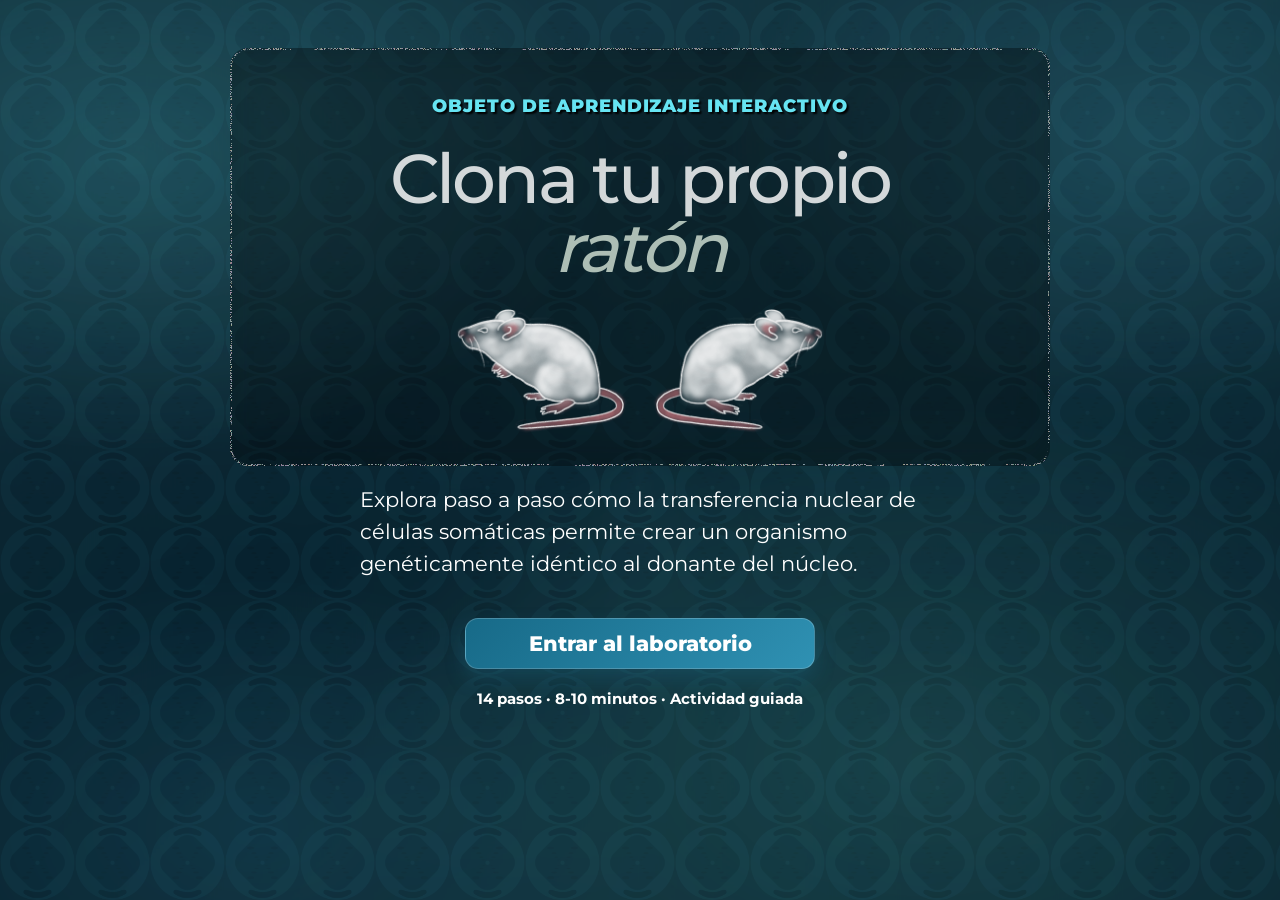
==== commit 994422dc: "feat: implement horizontal progress carousel for step navigation; enhance gestation tools layout and" ====
--- a/app/lab/index.html
+++ b/app/lab/index.html
@@ -13,46 +13,60 @@
 <body>
   <main class="app-shell">
     <header class="topbar" aria-label="Progreso del laboratorio">
+      <nav class="progress-wrap" aria-label="Pasos de la simulación">
+        <span class="progress-summary" id="step-label">Paso 1 de 14</span>
+        <div class="progress-carousel">
+          <button class="progress-scroll-button progress-scroll-previous" id="progress-scroll-previous" type="button"
+            aria-label="Ver pasos anteriores" aria-controls="progress-viewport" disabled>
+            <span aria-hidden="true">‹</span>
+          </button>
+          <div class="progress-viewport" id="progress-viewport" tabindex="0"
+            aria-label="Progreso de la simulación. Desplázate horizontalmente para consultar todos los pasos.">
+            <ol class="step-progress">
+          <li class="current" data-progress-step="1"><span class="progress-step-label">Preparación</span><button
+              class="progress-step-marker" type="button" disabled>01</button></li>
+          <li data-progress-step="2"><span class="progress-step-label">Célula somática</span><button
+              class="progress-step-marker" type="button" disabled>02</button></li>
+          <li data-progress-step="3"><span class="progress-step-label">Ovocito</span><button
+              class="progress-step-marker" type="button" disabled>03</button></li>
+          <li data-progress-step="4"><span class="progress-step-label">Observación</span><button
+              class="progress-step-marker" type="button" disabled>04</button></li>
+          <li data-progress-step="5"><span class="progress-step-label">Sujeción</span><button
+              class="progress-step-marker" type="button" disabled>05</button></li>
+          <li data-progress-step="6"><span class="progress-step-label">Enucleación</span><button
+              class="progress-step-marker" type="button" disabled>06</button></li>
+          <li data-progress-step="7"><span class="progress-step-label">Transferencia</span><button
+              class="progress-step-marker" type="button" disabled>07</button></li>
+          <li data-progress-step="8"><span class="progress-step-label">Unión celular</span><button
+              class="progress-step-marker" type="button" disabled>08</button></li>
+          <li data-progress-step="9"><span class="progress-step-label">Microscopio</span><button
+              class="progress-step-marker" type="button" disabled>09</button></li>
+          <li data-progress-step="10"><span class="progress-step-label">Núcleo somático</span><button
+              class="progress-step-marker" type="button" disabled>10</button></li>
+          <li data-progress-step="11"><span class="progress-step-label">Inyección</span><button
+              class="progress-step-marker" type="button" disabled>11</button></li>
+          <li data-progress-step="12"><span class="progress-step-label">Activación</span><button
+              class="progress-step-marker" type="button" disabled>12</button></li>
+          <li data-progress-step="13"><span class="progress-step-label">Implantación</span><button
+              class="progress-step-marker" type="button" disabled>13</button></li>
+          <li data-progress-step="14"><span class="progress-step-label">Gestación</span><button
+              class="progress-step-marker" type="button" disabled>14</button></li>
+          <li class="progress-final" data-progress-final><span class="progress-step-label">Nacimiento</span><span
+              class="progress-step-marker">FIN</span></li>
+            </ol>
+          </div>
+          <button class="progress-scroll-button progress-scroll-next" id="progress-scroll-next" type="button"
+            aria-label="Ver pasos siguientes" aria-controls="progress-viewport">
+            <span aria-hidden="true">›</span>
+          </button>
+        </div>
+      </nav>
       <div class="top-actions">
         <button class="icon-button" id="reset-button" type="button" aria-label="Reiniciar simulación" title="Reiniciar">
-          <span aria-hidden="true">↻</span><span class="button-word">Reiniciar</span>
-        </button>
-      </div>
-      <nav class="progress-wrap" aria-label="Pasos de la simulación">
-        <span class="progress-summary" id="step-label">Paso 1 de 14</span>
-        <ol class="step-progress">
-          <li class="current" data-progress-step="1"><span class="progress-step-label">Preparación</span><span
-              class="progress-step-marker">01</span></li>
-          <li data-progress-step="2"><span class="progress-step-label">Célula somática</span><span
-              class="progress-step-marker">02</span></li>
-          <li data-progress-step="3"><span class="progress-step-label">Ovocito</span><span
-              class="progress-step-marker">03</span></li>
-          <li data-progress-step="4"><span class="progress-step-label">Observación</span><span
-              class="progress-step-marker">04</span></li>
-          <li data-progress-step="5"><span class="progress-step-label">Sujeción</span><span
-              class="progress-step-marker">05</span></li>
-          <li data-progress-step="6"><span class="progress-step-label">Enucleación</span><span
-              class="progress-step-marker">06</span></li>
-          <li data-progress-step="7"><span class="progress-step-label">Transferencia</span><span
-              class="progress-step-marker">07</span></li>
-          <li data-progress-step="8"><span class="progress-step-label">Unión celular</span><span
-              class="progress-step-marker">08</span></li>
-          <li data-progress-step="9"><span class="progress-step-label">Microscopio</span><span
-              class="progress-step-marker">09</span></li>
-          <li data-progress-step="10"><span class="progress-step-label">Núcleo somático</span><span
-              class="progress-step-marker">10</span></li>
-          <li data-progress-step="11"><span class="progress-step-label">Inyección</span><span
-              class="progress-step-marker">11</span></li>
-          <li data-progress-step="12"><span class="progress-step-label">Activación</span><span
-              class="progress-step-marker">12</span></li>
-          <li data-progress-step="13"><span class="progress-step-label">Implantación</span><span
-              class="progress-step-marker">13</span></li>
-          <li data-progress-step="14"><span class="progress-step-label">Gestación</span><span
-              class="progress-step-marker">14</span></li>
-          <li class="progress-final" data-progress-final><span class="progress-step-label">Nacimiento</span><span
-              class="progress-step-marker">FIN</span></li>
-        </ol>
-      </nav>
+          <span aria-hidden="true"><img src="app/img/restart.svg" alt=""></span><span
+            class="button-word">Reiniciar</span>
+        </button>
+      </div>
     </header>
 
     <aside class="instruction-panel spray-border" role="region" aria-label="Indicación del paso actual"
@@ -63,6 +77,11 @@
         <p id="instruction-text">Descubre cómo el núcleo de una célula puede dirigir la formación de un nuevo
           organismo.</p>
       </div>
+      <button class="icon-button previous-step-button" id="previous-step-button" type="button"
+        aria-label="Volver al paso anterior" disabled>
+        <span aria-hidden="true"><img src="app/img/back.svg" alt=""></span><span
+          class="button-word">Anterior</span>
+      </button>
     </aside>
 
     <section class="lab-frame" id="lab-frame" aria-label="Laboratorio interactivo">
@@ -305,12 +324,47 @@
 
     <div class="gestation-layout">
       <section class="gestation-stage" aria-label="Vista ampliada de la madre sustituta">
-        <ol class="gestation-progress" aria-label="Progreso de la etapa final">
-          <li class="current" data-gestation-step="implantation"><span>1</span>Implantación</li>
-          <li data-gestation-step="development"><span>2</span>Desarrollo</li>
-          <li data-gestation-step="birth"><span>3</span>Nacimiento</li>
-        </ol>
-
+        <button class="primary-button gestation-start-button" id="gestation-start-button" type="button">
+          Visualizar gestación
+        </button>
+
+        <button class="primary-button gestation-birth-button" id="gestation-birth-button" type="button" disabled>
+          Revelar el nacimiento
+        </button>
+
+        <div class="gestation-mother" aria-label="Madre sustituta durante la gestación">
+          <img class="gestation-mother-image hand-drawn-filter" src="app/img/raton-blanco.png"
+            alt="Madre sustituta blanca">
+
+          <div class="gestation-womb" aria-hidden="true">
+            <span class="womb-ring"></span>
+            <div class="clone-development">
+              <span class="embryo-cluster">
+                <i></i><i></i><i></i><i></i><i></i><i></i><i></i><i></i>
+                <i></i><i></i><i></i><i></i><i></i><i></i><i></i><i></i>
+              </span>
+              <span class="clone-mass"></span>
+            </div>
+          </div>
+
+          <div class="gestation-newborn" aria-hidden="true">
+            <span class="mouse-role">Nueva cría</span>
+            <img class="hand-drawn-filter" src="app/img/raton-gris.png" alt="Cría gris clonada">
+          </div>
+        </div>
+
+        <div class="gestation-complete-message" id="gestation-complete-message" role="status" aria-live="polite">
+          <strong>¡Simulación completada!</strong>
+          <small>Has completado la simulación de clonación de un ratón. Puedes reiniciarlo para repetir el
+            procedimiento.</small>
+          <button class="icon-button" id="gestation-complete-button" type="button" aria-label="Reiniciar simulación"
+            title="Reiniciar">
+            <span aria-hidden="true"><img src="app/img/restart.svg" alt="Reiniciar"></span><span class="button-word">Reiniciar</span>
+          </button>
+        </div>
+      </section>
+
+      <aside class="gestation-tools" aria-label="Progreso y calendario de gestación">
         <div class="gestation-calendar" aria-label="Días transcurridos de gestación">
           <div class="calendar-pages">
             <i class="calendar-sheet" aria-hidden="true"></i>
@@ -324,45 +378,12 @@
           </div>
         </div>
 
-        <button class="primary-button gestation-start-button" id="gestation-start-button" type="button">
-          Visualizar gestación
-        </button>
-
-        <button class="primary-button gestation-birth-button" id="gestation-birth-button" type="button" disabled>
-          Revelar el nacimiento
-        </button>
-
-        <div class="gestation-mother" aria-label="Madre sustituta durante la gestación">
-          <img class="gestation-mother-image hand-drawn-filter" src="app/img/raton-blanco.png"
-            alt="Madre sustituta blanca">
-
-          <div class="gestation-womb" aria-hidden="true">
-            <span class="womb-ring"></span>
-            <div class="clone-development">
-              <span class="embryo-cluster">
-                <i></i><i></i><i></i><i></i><i></i><i></i><i></i><i></i>
-                <i></i><i></i><i></i><i></i><i></i><i></i><i></i><i></i>
-              </span>
-              <span class="clone-mass"></span>
-            </div>
-          </div>
-
-          <div class="gestation-newborn" aria-hidden="true">
-            <span class="mouse-role">Nueva cría</span>
-            <img class="hand-drawn-filter" src="app/img/raton-gris.png" alt="Cría gris clonada">
-          </div>
-        </div>
-
-        <div class="gestation-complete-message" id="gestation-complete-message" role="status" aria-live="polite">
-          <strong>¡Simulación completada!</strong>
-          <small>Has completado la simulación de clonación de un ratón. Puedes reiniciarlo para repetir el
-            procedimiento.</small>
-          <button class="icon-button" id="gestation-complete-button" type="button" aria-label="Reiniciar simulación"
-            title="Reiniciar">
-            <span aria-hidden="true">↻</span><span class="button-word">Reiniciar</span>
-          </button>
-        </div>
-      </section>
+        <ol class="gestation-progress" aria-label="Progreso de la etapa final">
+          <li class="current" data-gestation-step="implantation"><span>1</span>Implantación</li>
+          <li data-gestation-step="development"><span>2</span>Desarrollo</li>
+          <li data-gestation-step="birth"><span>3</span>Nacimiento</li>
+        </ol>
+      </aside>
     </div>
   </div>
 
@@ -380,6 +401,20 @@
     </form>
   </dialog>
 
+  <dialog id="back-dialog">
+    <form method="dialog">
+      <span class="dialog-icon" aria-hidden="true">
+        <img src="app/img/back.svg" alt="Anterior">
+      </span>
+      <h2>¿Volver al <span id="back-step-name">paso anterior</span>?</h2>
+      <p>El progreso posterior a este paso se descartará y tendrás que repetirlo.</p>
+      <div class="dialog-actions">
+        <button class="secondary-button" value="cancel">Cancelar</button>
+        <button class="primary-button" value="confirm">Sí, volver</button>
+      </div>
+    </form>
+  </dialog>
+
   <script src="app/js/app.js"></script>
   <script src="app/js/svg-filters.js"></script>
 </body>
--- a/app/lab/app/css/styles.css
+++ b/app/lab/app/css/styles.css
@@ -181,7 +181,7 @@
   height: 110px;
   position: relative;
   display: grid;
-  grid-template-columns: 118px minmax(0, 1fr);
+  grid-template-columns: minmax(0, 1fr) 130px;
   align-items: center;
   gap: 16px;
   padding: 8px 18px;
@@ -189,6 +189,15 @@
   box-shadow: 0 10px 35px rgba(40, 91, 104, .1);
   backdrop-filter: blur(14px);
   z-index: 30;
+}
+
+.topbar,
+.topbar * {
+  cursor: default
+}
+
+.topbar button:not(:disabled) {
+  cursor: pointer
 }
 
 .brand {
@@ -230,10 +239,7 @@
 .progress-wrap {
   min-width: 0;
   width: 100%;
-  overflow-x: auto;
-  padding: 4px 4px 8px;
-  scrollbar-color: rgba(99, 190, 213, .5) transparent;
-  scrollbar-width: thin
+  padding: 4px
 }
 
 .progress-summary {
@@ -246,18 +252,55 @@
   white-space: nowrap
 }
 
+.progress-carousel {
+  width: 100%;
+  display: grid;
+  grid-template-columns: 34px minmax(0, 760px) 34px;
+  justify-content: center;
+  align-items: center;
+  gap: 7px
+}
+
+.progress-viewport {
+  width: 100%;
+  min-width: 0;
+  overflow-x: auto;
+  overflow-y: hidden;
+  scroll-behavior: smooth;
+  scroll-snap-type: x proximity;
+  scrollbar-width: none;
+  overscroll-behavior-inline: contain;
+  touch-action: pan-x;
+  mask-image: linear-gradient(90deg, transparent, #000 7%, #000 93%, transparent);
+  -webkit-mask-image: linear-gradient(90deg, transparent, #000 7%, #000 93%, transparent)
+}
+
+.progress-viewport::-webkit-scrollbar {
+  display: none
+}
+
+.progress-viewport:focus-visible {
+  outline: 2px solid rgba(255, 186, 69, .9);
+  outline-offset: 3px;
+  border-radius: 12px
+}
+
 .step-progress {
-  min-width: 1060px;
+  --progress-item-width: 80px;
+  --progress-edge-space: 0px;
+  width: max-content;
+  min-width: 100%;
+  min-height: 80px;
   margin: 0;
-  padding: 0;
+  padding: 0 var(--progress-edge-space);
   display: flex;
   align-items: flex-start;
-  list-style: none
+  list-style: none;
 }
 
 .step-progress li {
   position: relative;
-  flex: 1 0 70px;
+  flex: 0 0 var(--progress-item-width);
   display: flex;
   flex-direction: column;
   align-items: center;
@@ -265,6 +308,43 @@
   color: rgba(232, 244, 247, .56);
   text-align: center;
   transition: color .3s ease
+}
+
+.progress-scroll-button {
+  width: 32px;
+  height: 42px;
+  display: grid;
+  place-items: center;
+  padding: 0;
+  border: 1px solid rgba(178, 215, 224, .32);
+  border-radius: 12px;
+  background: rgba(3, 19, 26, .48);
+  color: rgba(232, 248, 251, .9);
+  cursor: pointer;
+  transition: color .2s ease, border-color .2s ease, background .2s ease, opacity .2s ease, transform .2s ease
+}
+
+.progress-scroll-button span {
+  font-size: 1.65rem;
+  line-height: 1;
+  transform: translateY(-1px)
+}
+
+.progress-scroll-button:hover:not(:disabled) {
+  border-color: rgba(172, 232, 243, .76);
+  background: rgba(36, 113, 133, .42);
+  color: white;
+  transform: scale(1.06)
+}
+
+.progress-scroll-button:focus-visible {
+  outline: 3px solid #ffba45;
+  outline-offset: 2px
+}
+
+.progress-scroll-button:disabled {
+  opacity: .2;
+  cursor: default
 }
 
 .step-progress li::after {
@@ -300,12 +380,15 @@
   height: 34px;
   display: grid;
   place-items: center;
+  padding: 0;
   border: 2px solid rgba(194, 219, 225, .42);
   border-radius: 16px;
   background: rgba(2, 16, 22, .88);
   color: rgba(255, 255, 255, .72);
+  font-family: inherit;
   font-size: .72rem;
   font-weight: 900;
+  cursor: default;
   box-shadow: 0 3px 9px rgba(0, 0, 0, .28);
   transition: color .3s ease, border-color .3s ease, background .3s ease, transform .3s ease
 }
@@ -322,7 +405,21 @@
 .step-progress li.done .progress-step-marker {
   border-color: #70c6d9;
   background: #347f97;
-  color: white
+  color: white;
+  cursor: pointer
+}
+
+.step-progress li.done .progress-step-marker:hover {
+  transform: translateY(-2px) scale(1.08);
+  border-color: white;
+  box-shadow:
+    0 0 0 4px rgba(74, 181, 203, .14),
+    0 0 13px rgba(86, 206, 226, .4)
+}
+
+.step-progress li.done .progress-step-marker:focus-visible {
+  outline: 3px solid #ffba45;
+  outline-offset: 3px
 }
 
 .step-progress li.current {
@@ -354,7 +451,8 @@
 .top-actions {
   justify-self: stretch;
   display: flex;
-  justify-content: center
+  justify-content: flex-end;
+  gap: 8px
 }
 
 .icon-button {
@@ -371,6 +469,8 @@
   font-size: 0.8125rem;
   font-weight: 700;
   transition: transform .2s, border-color .2s, background .2s;
+  max-width: 200px;
+  justify-content: center;
 }
 
 .icon-button:hover {
@@ -379,12 +479,20 @@
   background: #f4fcfd;
 }
 
+.icon-button:disabled {
+  opacity: .42;
+  cursor: not-allowed;
+  transform: none
+}
+
 .instruction-panel {
   position: absolute;
   z-index: 20;
   top: 128px;
   left: 18px;
-  display: flex;
+  display: grid;
+  grid-template-columns: 46px minmax(0, 1fr);
+  grid-template-rows: auto auto;
   align-items: flex-start;
   gap: 14px;
   width: min(390px, calc(100% - 36px));
@@ -401,6 +509,8 @@
 }
 
 .instruction-number {
+  grid-column: 1;
+  grid-row: 1;
   position: relative;
   z-index: 2;
   flex: 0 0 46px;
@@ -439,8 +549,18 @@
 }
 
 .instruction-copy {
+  grid-column: 2;
+  grid-row: 1;
   min-width: 0;
   padding-top: 2px
+}
+
+.instruction-panel .previous-step-button {
+  grid-column: 2;
+  grid-row: 2;
+  justify-self: start;
+  min-width: 142px;
+  margin-top: 2px
 }
 
 .eyebrow {
@@ -592,6 +712,11 @@
   text-align: center;
 }
 
+.microscope-station .object-label {
+  top: 0%;
+  left: 90%;
+}
+
 .cell-label {
   top: -60%;
 }
@@ -726,13 +851,13 @@
 
 .gray-mouse {
   left: -4.5%;
-  bottom: 5%;
+  bottom: 7%;
   width: 30%;
 }
 
 .brown-mouse {
   right: -7.5%;
-  bottom: 5%;
+  bottom: 7%;
   width: 35%;
 }
 
@@ -2123,7 +2248,10 @@
   width: min(1240px, 100%);
   min-height: min(610px, calc(100vh - 185px));
   margin: auto;
-  display: grid
+  display: grid;
+  grid-template-columns: minmax(0, 1fr) 280px;
+  align-items: stretch;
+  gap: 20px
 }
 
 .gestation-stage {
@@ -2131,7 +2259,24 @@
   min-height: 500px;
   display: grid;
   place-items: center;
-  overflow: hidden;
+  overflow: visible;
+}
+
+.gestation-tools {
+  min-width: 0;
+  max-height: fit-content;
+  padding: 22px;
+  display: flex;
+  flex-direction: column;
+  align-items: stretch;
+  justify-content: flex-start;
+  gap: 28px;
+  border: 1px solid rgb(84 84 84 / 50%);
+  border-radius: 22px;
+  background: rgba(0, 0, 0, .3);
+  box-shadow: var(--shadow);
+  backdrop-filter: blur(10px);
+  -webkit-backdrop-filter: blur(10px)
 }
 
 
@@ -2183,7 +2328,7 @@
   border-radius: 38% 42% 36% 44%;
   outline-offset: -12px;
   transition: filter .35s ease;
-  left: -10%;
+  left: 0;
 }
 
 .gestation-mother-image {
@@ -2465,13 +2610,13 @@
 }
 
 .gestation-calendar {
-  position: absolute;
+  position: relative;
   z-index: 12;
-  right: 0px;
-  top: 80px;
-  width: 108px;
-  height: 124px;
-  margin: 0;
+  right: auto;
+  top: auto;
+  width: 128px;
+  height: 146px;
+  margin: 0 auto;
   perspective: 500px
 }
 
@@ -2558,22 +2703,25 @@
 }
 
 .gestation-progress {
-  position: absolute;
+  position: relative;
   z-index: 12;
-  right: 0px;
-  top: 16px;
-  max-width: calc(100% - 180px);
+  right: auto;
+  top: auto;
+  width: 100%;
+  max-width: none;
   margin: 0;
-  padding: 9px 14px;
+  padding: 4px 0;
   display: flex;
-  align-items: center;
-  gap: clamp(14px, 2.5vw, 34px);
+  flex-direction: column;
+  align-items: stretch;
+  gap: 0;
   list-style: none;
-  border-radius: 28px;
-  background: rgb(0, 0, 0, 0.2);
+  background: transparent;
 }
 
 .gestation-progress li {
+  position: relative;
+  min-height: 44px;
   display: flex;
   align-items: center;
   gap: 10px;
@@ -2585,13 +2733,18 @@
 
 .gestation-progress li:not(:last-child)::after {
   content: "";
-  width: clamp(20px, 3vw, 48px);
-  height: 2px;
-  margin-left: clamp(4px, 1vw, 12px);
+  position: absolute;
+  left: 13px;
+  top: calc(50% + 14px);
+  width: 2px;
+  height: calc(50% + 17px);
+  margin: 0;
   background: rgba(216, 234, 235, 0.687)
 }
 
 .gestation-progress li span {
+  position: relative;
+  z-index: 1;
   width: 27px;
   height: 27px;
   display: grid;
@@ -2723,6 +2876,13 @@
   line-height: 1.45
 }
 
+.gestation-complete-message .icon-button {
+  width: fit-content;
+  min-width: 150px;
+  justify-self: center;
+  justify-content: center
+}
+
 @keyframes gestationTargetPulse {
   50% {
     transform: translate(-50%, -50%) scale(1.07)
@@ -2998,6 +3158,15 @@
 }
 
 @media(max-width:1000px) {
+  .gestation-layout {
+    grid-template-columns: minmax(0, 1fr) 240px;
+    gap: 14px
+  }
+
+  .gestation-tools {
+    padding: 18px
+  }
+
   .gestation-stage {
     min-height: 410px
   }
@@ -3015,7 +3184,8 @@
   }
 
   .gestation-layout {
-    min-height: 0
+    min-height: 0;
+    grid-template-columns: 1fr
   }
 
   .gestation-stage {
@@ -3023,33 +3193,41 @@
     padding: 10px
   }
 
+  .gestation-tools {
+    padding: 16px;
+    gap: 18px
+  }
+
   .gestation-calendar {
-    left: 9px;
-    top: 9px;
+    left: auto;
+    top: auto;
     width: 94px;
     height: 108px
   }
 
   .gestation-progress {
-    right: 10px;
-    top: 124px;
-    max-width: calc(100% - 20px);
+    right: auto;
+    top: auto;
+    max-width: none;
+    gap: 0;
+    padding: 0
+  }
+
+  .gestation-progress li {
+    min-height: 48px;
     gap: 8px;
-    padding: 7px
-  }
-
-  .gestation-progress li {
-    gap: 5px;
-    font-size: .62rem
-  }
-
-  .gestation-progress li:not(:last-child)::after {
-    display: none
+    font-size: .72rem
   }
 
   .gestation-progress li span {
     width: 22px;
     height: 22px
+  }
+
+  .gestation-progress li:not(:last-child)::after {
+    left: 10px;
+    top: calc(50% + 11px);
+    height: calc(50% + 13px)
   }
 
   .gestation-start-button,
@@ -3666,19 +3844,33 @@
 
 @media(max-width:900px) {
   .topbar {
-    grid-template-columns: 88px minmax(0, 1fr);
+    grid-template-columns: minmax(0, 1fr) 124px;
     gap: 8px;
     padding-inline: 10px
   }
 
   .progress-wrap {
+    grid-column: 1;
+    grid-row: 1
+  }
+
+  .top-actions {
     grid-column: 2;
     grid-row: 1
   }
 
-  .top-actions {
-    grid-column: 1;
-    grid-row: 1
+  .progress-carousel {
+    grid-template-columns: 30px minmax(0, 1fr) 30px;
+    gap: 5px
+  }
+
+  .progress-scroll-button {
+    width: 30px;
+    height: 40px
+  }
+
+  .step-progress {
+    --progress-item-width: 76px
   }
 
   .micro-layout {
@@ -3727,6 +3919,7 @@
   }
 
   .topbar {
+    grid-template-columns: minmax(0, 1fr) 54px;
     gap: 8px
   }
 
@@ -3734,6 +3927,7 @@
     top: 122px;
     left: 12px;
     width: calc(100% - 24px);
+    grid-template-columns: 40px minmax(0, 1fr);
     min-height: 132px;
     padding: 14px 38px 16px 12px
   }
@@ -3743,8 +3937,32 @@
     height: 40px
   }
 
+  .instruction-panel .button-word {
+    display: inline
+  }
+
+  .progress-carousel {
+    grid-template-columns: 27px minmax(0, 1fr) 27px;
+    gap: 3px
+  }
+
+  .progress-scroll-button {
+    width: 27px;
+    height: 38px;
+    border-radius: 10px
+  }
+
+  .progress-scroll-button span {
+    font-size: 1.4rem
+  }
+
+  .progress-viewport {
+    mask-image: linear-gradient(90deg, transparent, #000 10%, #000 90%, transparent);
+    -webkit-mask-image: linear-gradient(90deg, transparent, #000 10%, #000 90%, transparent)
+  }
+
   .step-progress {
-    min-width: 980px
+    --progress-item-width: 72px
   }
 
   .progress-step-label {
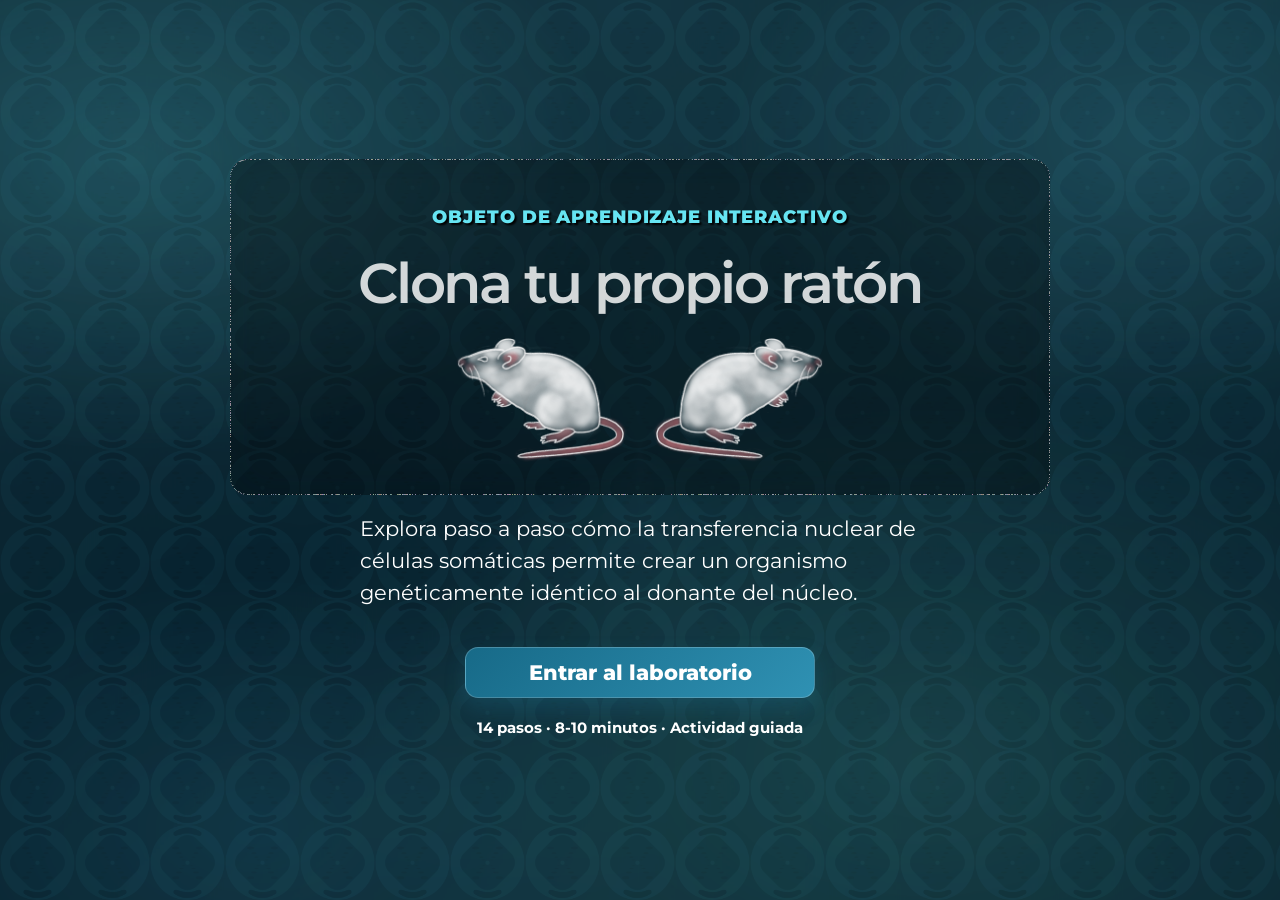
==== commit b2cbe4fa: "Refactor code structure for improved readability and maintainability" ====
--- a/app/lab/index.html
+++ b/app/lab/index.html
@@ -188,7 +188,7 @@
       <div class="intro-content">
         <section class="intro-hero spray-border" aria-labelledby="intro-title">
           <p class="eyebrow">Objeto de aprendizaje interactivo</p>
-          <h1 id="intro-title">Clona tu propio<br><em>ratón</em></h1>
+          <h1 id="intro-title">Clona tu propio ratón</h1>
           <figure class="intro-mice" aria-label="Dos ratones blancos">
             <img src="app/img/raton-blanco.png" alt="Ratón blanco">
             <img src="app/img/raton-blanco.png" alt="Ratón blanco">
--- a/app/lab/app/css/styles.css
+++ b/app/lab/app/css/styles.css
@@ -17,6 +17,7 @@
   --panel: rgba(255, 255, 255, .9);
   --line: rgba(27, 95, 119, .16);
   --shadow: 0 18px 50px rgba(21, 61, 75, .16);
+  --topbar-height: 110px;
   /* Lab-glove cursor: open hand by default, fist while dragging, open again on release. */
   --cursor-glove-open: url("../img/hand.svg") 10 10, auto;
   --cursor-glove-closed: url("../img/hand-grab.svg") 10 14, grabbing;
@@ -178,7 +179,7 @@
 }
 
 .topbar {
-  height: 110px;
+  height: var(--topbar-height);
   position: relative;
   display: grid;
   grid-template-columns: minmax(0, 1fr) 130px;
@@ -495,7 +496,7 @@
   grid-template-rows: auto auto;
   align-items: flex-start;
   gap: 14px;
-  width: min(390px, calc(100% - 36px));
+  width: min(420px, calc(100% - 36px));
   min-height: 156px;
   border-radius: 14px;
   padding: 18px 44px 20px 16px;
@@ -707,14 +708,14 @@
   color: var(--cream);
   background: rgba(0, 0, 0, 0.5);
   box-shadow: 3px 3px 7px rgba(0, 0, 0, .3);
-  font-size: 0.95rem;
+  font-size: 0.85rem;
   font-weight: 750;
   text-align: center;
 }
 
 .microscope-station .object-label {
-  top: 0%;
-  left: 90%;
+  top: 40%;
+  left: 100% !important;
 }
 
 .cell-label {
@@ -1397,7 +1398,6 @@
   display: flex;
   justify-content: center;
   align-items: center;
-  top: -70px;
 }
 
 .intro-content {
@@ -1414,7 +1414,7 @@
   display: flex;
   flex-direction: column;
   align-items: center;
-  padding: clamp(24px, 3vw, 42px) clamp(20px, 4vw, 54px) clamp(18px, 2.5vw, 32px);
+  padding: clamp(24px, 3vw, 42px) clamp(20px, 2vw, 54px) clamp(18px, 2.5vw, 32px);
   border-radius: 18px;
   background: rgba(0, 0, 0, .3);
   box-shadow: inset 0 0 40px rgba(2, 18, 24, .2)
@@ -1427,9 +1427,9 @@
 
 .intro-hero h1 {
   margin: clamp(10px, 1.5vw, 20px) 0 clamp(14px, 2vw, 24px);
-  font-size: clamp(2.5rem, 4vw + 1rem, 4.75rem);
+  font-size: clamp(2.5rem, 3vw + 1rem, 4rem);
   line-height: 1;
-  font-weight: 500;
+  font-weight: 600;
   letter-spacing: -.04em;
 }
 
@@ -1485,8 +1485,13 @@
   font-size: clamp(0.75rem, .3vw + .6rem, 1.0625rem);
 }
 
-.intro-hero.spray-border::after,
+/*.intro-hero.spray-border::after,
 .materials-card.spray-border::after,
+.instruction-panel.spray-border::after {
+  filter: url(#spray-hand-drawn);
+  padding: 2px;
+}*/
+
 .instruction-panel.spray-border::after {
   filter: url(#spray-hand-drawn);
   padding: 2px;
@@ -1621,7 +1626,7 @@
   position: fixed;
   z-index: 9;
   inset: 0;
-  padding-top: 110px;
+  padding-top: var(--topbar-height);
   transition: opacity .4s, visibility .4s;
   overflow: auto;
   transition: opacity .45s, visibility .45s;
@@ -3906,6 +3911,7 @@
   .materials-grid {
     grid-template-columns: repeat(2, 1fr)
   }
+
 }
 
 @media(max-width:600px) {
@@ -4004,6 +4010,824 @@
   }
 }
 
+/* Tablet landscape: keep the microscope in two columns without desktop overflow. */
+@media(max-width:1100px) and (min-height:501px) and (orientation:landscape) {
+  .lab-frame {
+    overflow: hidden
+  }
+
+  .gray-mouse {
+    left: 0
+  }
+
+  .brown-mouse {
+    right: 0
+  }
+
+  .micro-header,
+  .gestation-header {
+    min-height: 52px;
+    margin-top: 4px;
+    padding-inline: 12px
+  }
+
+  .micro-header .eyebrow,
+  .gestation-header .eyebrow {
+    margin: 0;
+    padding-block: 2px
+  }
+
+  .micro-header h2,
+  .gestation-header h2 {
+    margin: 0;
+    font-size: clamp(1.5rem, 3vw, 2rem)
+  }
+
+  .micro-layout {
+    height: calc(100dvh - var(--topbar-height) - 90px);
+    grid-template-columns: minmax(0, 1fr) 320px;
+    gap: 16px;
+    top: 0;
+    padding-inline: 12px
+  }
+
+  .lens-shell {
+    width: min(58vh, 600px, calc(100vw - 360px))
+  }
+
+  .gestation-layout {
+    height: calc(100dvh - var(--topbar-height) - 90px);
+    min-height: 0;
+    padding-inline: 12px
+  }
+
+  .gestation-stage {
+    min-height: 0
+  }
+
+  .gestation-mother {
+    width: min(100%, calc((100dvh - var(--topbar-height) - 70px) * 1.28))
+  }
+}
+
+/* Touch devices: every simulation object owns its gesture while it is draggable. */
+@media(pointer:coarse) {
+  .draggable {
+    touch-action: none;
+    -webkit-touch-callout: none
+  }
+
+  .progress-viewport {
+    touch-action: pan-x
+  }
+
+  .progress-scroll-button {
+    min-width: 38px;
+    min-height: 44px
+  }
+
+  .lab-frame.drag-locked {
+    overflow: hidden
+  }
+}
+
+/* Compact landscape layout, designed down to 568 × 320 px. */
+@media(max-height:500px) and (orientation:landscape) {
+  :root {
+    --topbar-height: 72px
+  }
+
+  html,
+  body {
+    overflow: hidden
+  }
+
+  .topbar {
+    grid-template-columns: minmax(0, 1fr) 52px;
+    gap: 5px;
+    padding:
+      3px max(7px, env(safe-area-inset-right)) 3px max(7px, env(safe-area-inset-left))
+  }
+
+  .top-actions .icon-button {
+    width: 44px;
+    min-height: 42px;
+    padding: 0
+  }
+
+  .top-actions .button-word {
+    display: none
+  }
+
+  .progress-wrap {
+    padding: 0
+  }
+
+  .progress-carousel {
+    grid-template-columns: 34px minmax(0, 1fr) 34px;
+    gap: 3px
+  }
+
+  .progress-scroll-button {
+    width: 34px;
+    height: 44px
+  }
+
+  .step-progress {
+    --progress-item-width: 64px;
+    min-height: 58px
+  }
+
+  .progress-step-label {
+    height: 19px;
+    font-size: .5rem
+  }
+
+  .progress-step-marker {
+    width: 34px;
+    height: 28px;
+    font-size: .64rem
+  }
+
+  .step-progress li {
+    gap: 3px
+  }
+
+  .step-progress li::after {
+    top: 35px;
+    left: calc(50% + 15px);
+    width: calc(100% - 30px)
+  }
+
+  .instruction-panel {
+    top: auto;
+    right: auto;
+    top: 82px;
+    left: max(7px, env(safe-area-inset-left));
+    width: min(380px, 62vw);
+    min-height: 0;
+    max-height: 98px;
+    grid-template-columns: 36px minmax(0, 1fr) 42px;
+    grid-template-rows: auto;
+    gap: 8px;
+    padding: 8px 9px;
+    overflow: hidden;
+    pointer-events: none;
+    animation: none
+  }
+
+  .instruction-panel::before,
+  .instruction-panel::after {
+    display: none
+  }
+
+  .instruction-number {
+    grid-column: 1;
+    grid-row: 1;
+    width: 36px;
+    height: 36px;
+    font-size: .75rem;
+    animation: none
+  }
+
+  .instruction-copy {
+    grid-column: 2;
+    grid-row: 1;
+    padding: 0
+  }
+
+  .instruction-copy .eyebrow {
+    padding: 0;
+    font-size: .58rem
+  }
+
+  #instruction-text {
+    margin-top: 2px;
+    font-size: clamp(.62rem, 1.6vw, .74rem);
+    line-height: 1.22
+  }
+
+  #instruction-text::after {
+    width: 3px;
+    height: .9em;
+    margin-left: 3px
+  }
+
+  .instruction-panel .previous-step-button {
+    grid-column: 3;
+    grid-row: 1;
+    align-self: center;
+    width: 40px;
+    min-width: 40px;
+    min-height: 42px;
+    margin: 0;
+    padding: 0;
+    pointer-events: auto
+  }
+
+  .instruction-panel .previous-step-button .button-word {
+    display: none
+  }
+
+  .lab-frame {
+    overflow: hidden
+  }
+
+  .lab-stage {
+    width: 100%;
+    min-width: 0
+  }
+
+  .microscope-station {
+    width: 15%;
+    left: 42.5%;
+    top: 12%
+  }
+
+  .microscope-station .object-label {
+    left: 80%;
+    font-size: .56rem;
+    padding: 0 10px;
+  }
+
+  .mouse-role {
+    font-size: 0.56rem;
+    top: 90%;
+    padding: 0 10px;
+  }
+
+  .workbench {
+    width: min(620px, 88vw);
+    height: clamp(78px, 26vh, 112px);
+    bottom: 10%;
+    gap: 2%;
+    padding-top: 1%
+  }
+
+  .petri-slot {
+    width: 29%;
+    padding-top: 2%
+  }
+
+  .petri-label {
+    min-width: 58px;
+    padding: 2px 5px;
+    font-size: .52rem
+  }
+
+  .petri-slot .cell-token {
+    top: 8%;
+    transform: scale(.56)
+  }
+
+  .mouse-station {
+    height: clamp(62px, 23vh, 88px)
+  }
+
+  .gray-mouse {
+    left: 0;
+    bottom: 4%;
+    width: 24%
+  }
+
+  .brown-mouse {
+    right: -1%;
+    bottom: 4%;
+    width: 27%
+  }
+
+  .white-mouse {
+    right: 1%;
+    top: 24%;
+    width: 22%;
+    height: clamp(68px, 25vh, 94px)
+  }
+
+  .cell-token {
+    width: 56px;
+    height: 56px
+  }
+
+  .cell-token.is-disabled {
+    min-width: 76px
+  }
+
+  .gray-mouse .cell-token,
+  .brown-mouse .cell-token {
+    top: -42%
+  }
+
+  .cell-label {
+    top: -42%;
+    min-width: 82px;
+    padding: 2px 4px;
+    font-size: .52rem
+  }
+
+  .clone-button {
+    min-height: 42px;
+    padding: 9px 14px !important;
+    font-size: .9rem
+  }
+
+  .drop-zone.is-target {
+    outline-width: 4px;
+    outline-offset: 3px
+  }
+
+  .screen-overlay {
+    padding:
+      max(6px, env(safe-area-inset-top)) max(8px, env(safe-area-inset-right)) max(6px, env(safe-area-inset-bottom)) max(8px, env(safe-area-inset-left));
+    overflow: hidden
+  }
+
+  .intro-card {
+    min-height: 0;
+    top: 0;
+    padding: 0
+  }
+
+  .intro-content {
+    width: min(100%, 790px);
+    display: grid;
+    grid-template-columns: minmax(250px, 1.15fr) minmax(210px, .85fr);
+    grid-template-rows: auto auto auto;
+    gap: 7px 12px
+  }
+
+  .intro-hero {
+    grid-column: 1;
+    grid-row: 1 / -1;
+    align-self: stretch;
+    justify-content: center;
+    padding: 10px 14px
+  }
+
+  .intro-hero .eyebrow {
+    padding: 0;
+    font-size: .6rem
+  }
+
+  .intro-hero h1 {
+    margin: 5px 0 7px;
+    font-size: clamp(1.55rem, 5vw, 2.3rem)
+  }
+
+  .intro-mice {
+    min-height: 52px
+  }
+
+  .intro-mice img {
+    width: clamp(70px, 13vw, 102px);
+    max-height: 58px
+  }
+
+  .intro-description {
+    grid-column: 2;
+    margin: 0;
+    align-self: end;
+    font-size: .7rem;
+    line-height: 1.3
+  }
+
+  .intro-card .primary-button {
+    grid-column: 2;
+    width: 100%;
+    min-height: 42px;
+    font-size: .76rem
+  }
+
+  .intro-content>small {
+    grid-column: 2;
+    align-self: start;
+    font-size: .58rem
+  }
+
+  .materials-card {
+    min-height: 100%;
+    height: auto;
+    padding: 7px 9px
+  }
+
+  .materials-card .eyebrow {
+    margin: 0;
+    padding: 0;
+    font-size: .58rem
+  }
+
+  .materials-card h2 {
+    margin: 1px 0;
+    font-size: 1.25rem
+  }
+
+  .materials-card>p:not(.eyebrow) {
+    font-size: .68rem;
+    line-height: 1.25
+  }
+
+  .materials-grid {
+    grid-template-columns: repeat(6, minmax(0, 1fr));
+    gap: 5px;
+    margin: 6px auto;
+    max-width: none
+  }
+
+  .materials-grid li {
+    min-height: 82px;
+    padding: 5px 2px;
+    font-size: .56rem
+  }
+
+  .materials-grid figure {
+    gap: 2px
+  }
+
+  .materials-grid figcaption {
+    padding-top: 2px;
+    line-height: 1.1
+  }
+
+  .materials-grid .material-image {
+    height: 38px
+  }
+
+  .materials-card .primary-button {
+    min-height: 40px;
+    padding-inline: 18px;
+    font-size: .72rem
+  }
+
+  .microscope-overlay,
+  .gestation-overlay {
+    inset: 0;
+    padding-top: var(--topbar-height);
+    padding-right: max(7px, env(safe-area-inset-right));
+    padding-bottom: max(5px, env(safe-area-inset-bottom));
+    padding-left: max(7px, env(safe-area-inset-left));
+    overflow: hidden
+  }
+
+  .micro-header,
+  .gestation-header {
+    min-height: 30px;
+    margin-top: 1px
+  }
+
+  .micro-header .eyebrow,
+  .gestation-header .eyebrow {
+    display: none
+  }
+
+  .micro-header h2,
+  .gestation-header h2 {
+    margin: 0;
+    font-size: 1rem
+  }
+
+  .micro-layout {
+    width: 100%;
+    height: calc(100dvh - var(--topbar-height) - 34px);
+    grid-template-columns: minmax(170px, .72fr) minmax(310px, 1.28fr);
+    align-items: center;
+    gap: 7px;
+    top: 0;
+    padding: 3px 0
+  }
+
+  .lens-shell {
+    width: min(55vh, 36vw);
+    max-width: 210px;
+    padding: 9px;
+    box-shadow:
+      6px 7px 20px rgba(21, 60, 70, .7),
+      inset 0 0 0 4px rgb(0 49 58)
+  }
+
+  .suction-progress,
+  .suction-progress::before {
+    height: 8px
+  }
+
+  .gestation-progress li.done span::before {
+    font-size: 0.8rem
+  }
+
+  .dual-cell .micro-oocyte.injection-position {
+    left: 100% !important
+  }
+
+  .micro-tools {
+    position: relative;
+    display: grid;
+    grid-template-columns: repeat(3, minmax(0, 1fr));
+    align-content: center;
+    gap: 5px;
+    padding: 7px;
+    border-radius: 14px
+  }
+
+  .close-micro {
+    position: static;
+    grid-column: 1 / -1;
+    width: 100%;
+    height: 38px;
+    min-height: 38px;
+    padding: 2px 8px;
+    font-size: .68rem
+  }
+
+  .micro-tools>p {
+    grid-column: 1 / -1;
+    margin: 0;
+    padding: 0;
+    font-size: .58rem;
+    line-height: 1.15
+  }
+
+  .micro-tool {
+    min-height: 70px;
+    margin: 0;
+    padding: 4px;
+    display: grid;
+    place-items: center;
+    gap: 2px;
+    border-radius: 10px;
+    text-align: center
+  }
+
+  .micro-tool img {
+    width: 42px !important;
+    height: 42px !important;
+    margin: auto
+  }
+
+  .micro-tool b {
+    font-size: .58rem;
+    line-height: 1.05
+  }
+
+  .micro-tool small,
+  .micro-note {
+    display: none
+  }
+
+  .micro-tool.loaded::after {
+    right: 2px;
+    top: 2px;
+    padding: 1px 3px;
+    font-size: .48rem
+  }
+
+  .gestation-layout {
+    width: 100%;
+    height: calc(100dvh - var(--topbar-height) - 34px);
+    min-height: 0;
+    grid-template-columns: minmax(0, 1fr) 178px;
+    align-items: stretch;
+    gap: 7px;
+    padding: 3px 0
+  }
+
+  .gestation-stage {
+    min-height: 0;
+    height: 100%;
+    padding: 0
+  }
+
+  .gestation-mother {
+    width: min(100%, calc((100dvh - var(--topbar-height) - 42px) * 1.28))
+  }
+
+  .gestation-tools {
+    max-height: none;
+    padding: 7px;
+    gap: 5px;
+    border-radius: 14px
+  }
+
+  .gestation-calendar {
+    width: 66px;
+    height: 76px
+  }
+
+  .calendar-face {
+    grid-template-rows: 18px 1fr 14px
+  }
+
+  .calendar-label {
+    font-size: .48rem
+  }
+
+  .gestation-calendar strong {
+    font-size: 1.75rem
+  }
+
+  .gestation-calendar small {
+    font-size: .45rem
+  }
+
+  .gestation-progress {
+    padding: 0
+  }
+
+  .gestation-progress li {
+    min-height: 31px;
+    gap: 6px;
+    font-size: .58rem
+  }
+
+  .gestation-progress li span {
+    width: 20px;
+    height: 20px;
+    font-size: .62rem
+  }
+
+  .gestation-progress li:not(:last-child)::after {
+    left: 9px;
+    top: calc(50% + 10px);
+    height: calc(50% + 6px)
+  }
+
+  .gestation-start-button,
+  .gestation-birth-button {
+    min-width: 168px;
+    min-height: 42px;
+    padding-inline: 13px;
+    font-size: .75rem;
+    box-shadow:
+      0 8px 18px rgba(28, 82, 94, .3),
+      0 0 0 5px rgba(255, 255, 255, .3)
+  }
+
+  .gestation-newborn {
+    right: -4%;
+    bottom: 2%;
+    width: 45%
+  }
+
+  .gestation-complete-message {
+    top: 50%;
+    width: min(340px, calc(100% - 12px));
+    transform: translate(-50%, calc(-50% + 10px))
+  }
+
+  .gestation-complete-message.visible {
+    max-height: calc(100% - 14px);
+    padding: 9px 12px;
+    gap: 7px;
+    background: rgba(8, 28, 34, .94);
+    backdrop-filter: blur(10px);
+    -webkit-backdrop-filter: blur(10px);
+    transform: translate(-50%, -50%)
+  }
+
+  .gestation-complete-message strong {
+    font-size: .9rem;
+    line-height: 1.15
+  }
+
+  .gestation-complete-message small {
+    font-size: .61rem;
+    line-height: 1.3
+  }
+
+  .gestation-complete-message .icon-button {
+    min-width: 128px;
+    min-height: 38px;
+    padding-inline: 12px;
+    font-size: .66rem
+  }
+
+  .gestation-complete-message .button-word {
+    display: inline
+  }
+
+  .toast {
+    top: auto;
+    bottom: max(8px, env(safe-area-inset-bottom));
+    max-width: min(430px, calc(100% - 16px));
+    padding: 8px 12px;
+    font-size: .68rem
+  }
+
+  dialog {
+    max-height: calc(100dvh - 16px);
+    overflow: auto
+  }
+
+  dialog form {
+    padding: 14px 18px
+  }
+
+  .dialog-icon {
+    width: 38px;
+    height: 38px;
+    font-size: 1.2rem
+  }
+
+  dialog h2 {
+    margin-block: 6px;
+    font-size: 1.05rem
+  }
+
+  dialog p {
+    margin-block: 5px;
+    font-size: .72rem
+  }
+
+  .dialog-actions {
+    margin-top: 10px
+  }
+
+  .dialog-actions button {
+    min-height: 40px
+  }
+}
+
+@media(max-height:360px) and (orientation:landscape) {
+  :root {
+    --topbar-height: 60px
+  }
+
+  .topbar {
+    padding-block: 1px
+  }
+
+  .step-progress {
+    min-height: 48px
+  }
+
+  .progress-step-label {
+    height: 14px;
+    overflow: hidden;
+    font-size: .46rem
+  }
+
+  .progress-step-marker {
+    width: 32px;
+    height: 25px
+  }
+
+  .step-progress li::after {
+    top: 29px
+  }
+
+  .instruction-panel {
+    max-height: 76px
+  }
+
+  .instruction-number {
+    width: 32px;
+    height: 32px
+  }
+
+  .materials-grid li {
+    min-height: 70px
+  }
+
+  .materials-grid .material-image {
+    height: 30px
+  }
+
+  .micro-header,
+  .gestation-header {
+    min-height: 25px
+  }
+
+  .micro-header h2,
+  .gestation-header h2 {
+    font-size: .82rem
+  }
+
+  .micro-layout,
+  .gestation-layout {
+    height: calc(100dvh - var(--topbar-height) - 29px)
+  }
+
+  .lens-shell {
+    width: min(52vh, 34vw);
+    padding: 7px
+  }
+
+  .micro-tool {
+    min-height: 58px
+  }
+
+  .micro-tool img {
+    width: 34px !important;
+    height: 34px !important
+  }
+
+  .gestation-calendar {
+    width: 58px;
+    height: 68px
+  }
+
+  .gestation-progress li {
+    min-height: 27px
+  }
+}
+
 @media(prefers-reduced-motion:reduce) {
 
   *,
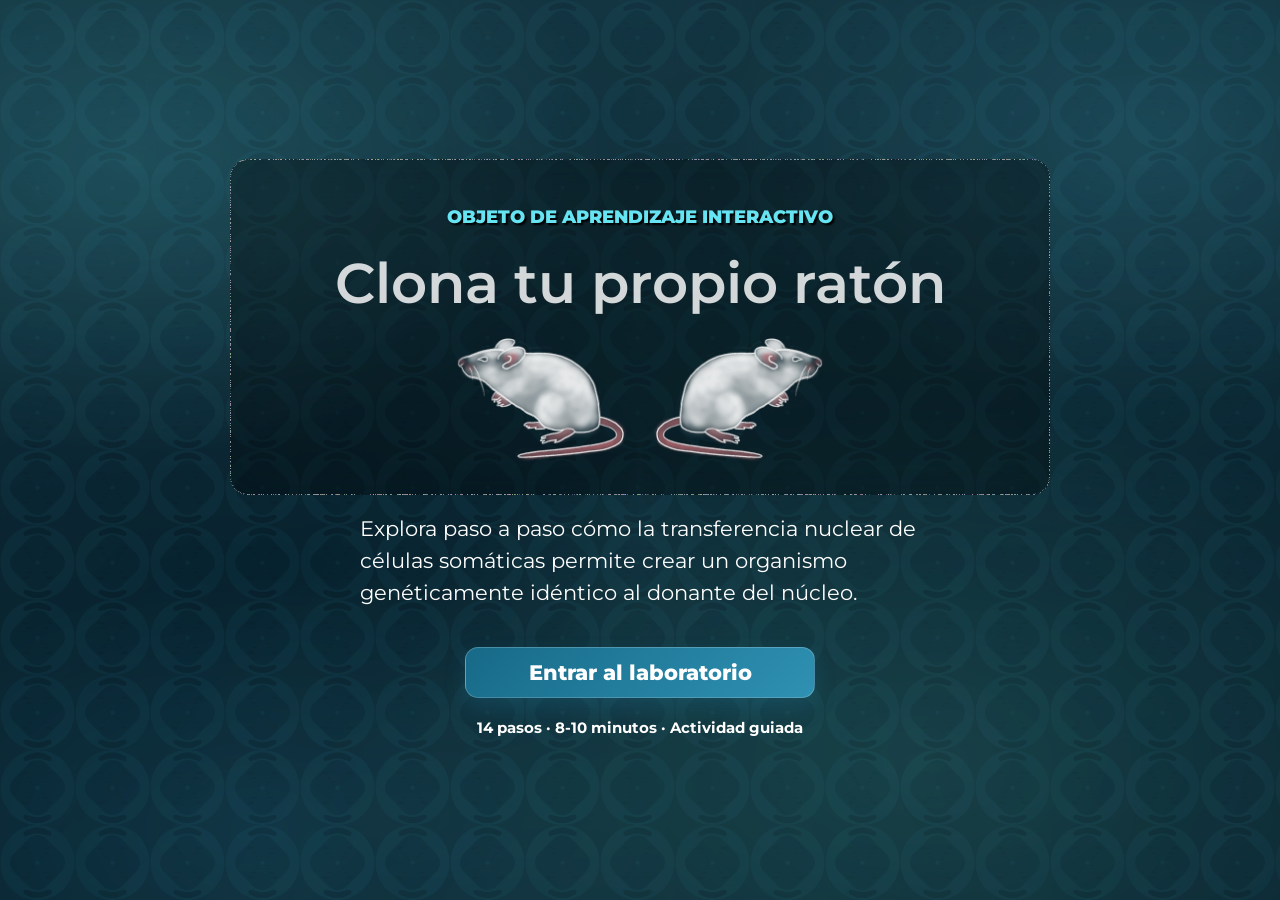
==== commit 4dcfbf01: "." ====
--- a/app/lab/index.html
+++ b/app/lab/index.html
@@ -207,52 +207,66 @@
     aria-labelledby="materials-title">
     <div class="materials-card spray-border">
       <p class="eyebrow">Antes de comenzar</p>
-      <h2 id="materials-title">Conoce los materiales</h2>
+      <h2 id="materials-title" tabindex="-1">Materiales a utilizar</h2>
       <p>Usaremos herramientas de micromanipulación para trabajar con estructuras más pequeñas que el ancho de un
         cabello.</p>
-      <ul class="materials-grid" aria-label="Materiales del laboratorio">
-        <li>
-          <figure>
-            <div class="material-image"><img src="app/img/microscopio.png" alt=""></div>
-            <figcaption>Microscopio</figcaption>
-          </figure>
-        </li>
-        <li>
-          <figure>
-            <div class="material-image"><img src="app/img/caja-petri.png" alt=""></div>
-            <figcaption>3 cajas de Petri</figcaption>
-          </figure>
-        </li>
-        <li>
-          <figure>
-            <div class="material-image"><img src="app/img/aguja-inyeccion.png" alt=""></div>
-            <figcaption>Aguja de inyección</figcaption>
-          </figure>
-        </li>
-        <li>
-          <figure>
-            <div class="material-image"><img src="app/img/aguja-sosten.png" alt=""></div>
-            <figcaption>Pipeta de sostén</figcaption>
-          </figure>
-        </li>
-        <li>
-          <figure>
-            <div class="material-image"><img src="app/img/reactivo.png" alt=""></div>
-            <figcaption>Reactivo estimulante</figcaption>
-          </figure>
-        </li>
-        <li>
-          <figure>
-            <div class="material-image materials-mice hand-drawn-filter">
-              <img src="app/img/raton-gris.png" alt="">
-              <img src="app/img/raton-cafe.png" alt="">
-              <img src="app/img/raton-blanco.png" alt="">
-            </div>
-            <figcaption>Tres ratones hembras</figcaption>
-          </figure>
-        </li>
-      </ul>
-      <button class="primary-button" id="materials-button" type="button">Todo listo</button>
+      <div class="materials-carousel" role="region" aria-roledescription="carrusel" aria-label="Materiales del laboratorio">
+        <button class="materials-arrow" id="materials-previous" type="button" aria-label="Material anterior"
+          aria-controls="materials-track"><span aria-hidden="true">‹</span></button>
+        <div class="materials-viewport">
+          <ul class="materials-track" id="materials-track" role="list">
+            <li>
+              <figure>
+                <div class="material-image"><img src="app/img/microscopio.png" alt=""></div>
+                <figcaption>Microscopio</figcaption>
+              </figure>
+            </li>
+            <li>
+              <figure>
+                <div class="material-image materials-petri">
+                  <img src="app/img/caja-petri.png" alt="">
+                  <img src="app/img/caja-petri.png" alt="">
+                  <img src="app/img/caja-petri.png" alt="">
+                </div>
+                <figcaption>3 cajas de Petri</figcaption>
+              </figure>
+            </li>
+            <li>
+              <figure>
+                <div class="material-image"><img src="app/img/aguja-inyeccion.png" alt=""></div>
+                <figcaption>Aguja de inyección</figcaption>
+              </figure>
+            </li>
+            <li>
+              <figure>
+                <div class="material-image"><img src="app/img/aguja-sosten.png" alt=""></div>
+                <figcaption>Pipeta de sostén</figcaption>
+              </figure>
+            </li>
+            <li>
+              <figure>
+                <div class="material-image materials-reagent"><img src="app/img/reactivo.png" alt=""></div>
+                <figcaption>Reactivo estimulante</figcaption>
+              </figure>
+            </li>
+            <li>
+              <figure>
+                <div class="material-image materials-mice hand-drawn-filter">
+                  <img src="app/img/raton-gris.png" alt="">
+                  <img src="app/img/raton-cafe.png" alt="">
+                  <img src="app/img/raton-blanco.png" alt="">
+                </div>
+                <figcaption>Tres ratones hembras</figcaption>
+              </figure>
+            </li>
+          </ul>
+        </div>
+        <button class="materials-arrow" id="materials-next" type="button" aria-label="Material siguiente"
+          aria-controls="materials-track"><span aria-hidden="true">›</span></button>
+        <div class="materials-dots" role="group" aria-label="Elegir material"></div>
+        <p class="materials-status" role="status"></p>
+      </div>
+      <button class="primary-button" id="materials-button" type="button">Continuar</button>
     </div>
   </div>
 
@@ -419,4 +433,4 @@
   <script src="app/js/svg-filters.js"></script>
 </body>
 
-</html>+</html>
--- a/app/lab/app/css/styles.css
+++ b/app/lab/app/css/styles.css
@@ -146,27 +146,12 @@
   position: absolute;
   inset: 0;
   border-radius: inherit;
-  background: white;
+  border: 1px solid white;
+  background: transparent;
   filter: url(#spray-noise);
   opacity: .75;
   mix-blend-mode: screen;
   pointer-events: none;
-  /*
-    máscara:
-    crea un borde completo
-  */
-  padding: 1px;
-  mask:
-    linear-gradient(#000 0 0) content-box,
-    linear-gradient(#000 0 0);
-
-  mask-composite: exclude;
-
-  -webkit-mask:
-    linear-gradient(#000 0 0) content-box,
-    linear-gradient(#000 0 0);
-
-  -webkit-mask-composite: xor;
 }
 
 .app-shell {
@@ -234,7 +219,6 @@
   color: var(--muted);
   font-size: 0.6875rem;
   text-transform: uppercase;
-  letter-spacing: .1em;
 }
 
 .progress-wrap {
@@ -243,7 +227,8 @@
   padding: 4px
 }
 
-.progress-summary {
+.progress-summary,
+.materials-status {
   position: absolute;
   width: 1px;
   height: 1px;
@@ -441,7 +426,6 @@
 .step-progress .progress-final .progress-step-marker {
   border-style: dashed;
   font-size: .62rem;
-  letter-spacing: .04em
 }
 
 .step-progress .progress-final.current .progress-step-marker,
@@ -568,7 +552,6 @@
   color: var(--color-accent-dim);
   font-size: 0.8rem;
   font-weight: 850;
-  letter-spacing: .05em;
   text-transform: uppercase;
   text-shadow: 2px 2px 2px rgb(0, 0, 0);
   padding: 4px 8px;
@@ -1430,7 +1413,6 @@
   font-size: clamp(2.5rem, 3vw + 1rem, 4rem);
   line-height: 1;
   font-weight: 600;
-  letter-spacing: -.04em;
 }
 
 .intro-hero h1 em {
@@ -1497,15 +1479,26 @@
   padding: 2px;
 }
 
+.screen-overlay.materials-screen {
+  display: flex;
+  flex-direction: column;
+  overflow-x: hidden;
+  overflow-y: auto;
+}
+
+.materials-screen:not(.hidden) {
+  transition-property: opacity;
+}
+
 .materials-card {
   width: 100%;
-  height: 100%;
+  flex: 1 0 auto;
   margin: 0 auto;
   display: flex;
   flex-direction: column;
   justify-content: center;
   align-items: center;
-  padding: 20px;
+  padding: clamp(10px, 2vw, 24px);
   border-radius: 28px;
   background: rgba(0, 0, 0, 0.3);
   box-shadow: var(--shadow);
@@ -1515,6 +1508,7 @@
 }
 
 .materials-card .eyebrow {
+  margin: 0;
   font-size: clamp(0.6875rem, .6vw + .55rem, 1.125rem);
 }
 
@@ -1523,6 +1517,7 @@
   font-family: var(--font-main);
   font-size: clamp(2.2rem, 4vw + 2vh, 3.5rem);
   font-weight: 500;
+  line-height: 1.12;
   color: var(--color-accent);
 }
 
@@ -1530,34 +1525,59 @@
   max-width: min(980px, 90vw);
   margin: 0 auto;
   font-size: clamp(1rem, .7vw + .8rem, 1.5rem);
+  line-height: 1.4;
   color: #ffffff;
 }
 
-.materials-grid {
+.materials-carousel {
+  --materials-visible: 3;
+  --materials-gap: clamp(8px, 1.5vw, 18px);
+  --materials-arrow-gap: clamp(6px, 1.5vw, 16px);
+  width: 100%;
+  max-width: calc(var(--materials-visible) * 280px + 88px + 2 * var(--materials-arrow-gap) + (var(--materials-visible) - 1) * var(--materials-gap));
   display: grid;
-  grid-template-columns: repeat(3, 1fr);
-  gap: clamp(10px, 1.6vw, 24px);
-  margin: clamp(25px, 3vw, 46px) auto;
+  grid-template-columns: 44px minmax(0, 1fr) 44px;
+  align-items: center;
+  column-gap: var(--materials-arrow-gap);
+  row-gap: 6px;
+  margin: clamp(14px, 2.5vh, 28px) auto;
+}
+
+.materials-viewport {
+  overflow: hidden;
+  overflow: clip;
+  touch-action: pan-y pinch-zoom;
+}
+
+.materials-track {
+  display: grid;
+  grid-auto-flow: column;
+  grid-auto-columns: calc((100% - (var(--materials-visible) - 1) * var(--materials-gap)) / var(--materials-visible));
+  gap: var(--materials-gap);
+  margin: 0;
   padding: 0;
-  width: 100%;
-  max-width: min(960px, 92vw);
-  list-style: none
-}
-
-.materials-grid li {
-  min-height: clamp(90px, 9vw, 150px);
-  padding: clamp(13px, 1.4vw, 22px) 8px;
-  border: 0px solid var(--line);
+  list-style: none;
+  transition-property: none;
+}
+
+.materials-track li {
+  aspect-ratio: 5 / 7;
+  min-width: 0;
+  display: grid;
+  grid-template-rows: minmax(0, 1fr);
+  padding: clamp(6px, .8vw, 12px);
   border-radius: 15px;
   background: rgba(0, 0, 0, 0.3);
-  font-size: clamp(0.75rem, .5vw + .55rem, 1.125rem);
+  color: var(--color-card-heading);
+  font-size: clamp(0.875rem, .5vw + .65rem, 1.125rem);
   font-weight: 750;
+  line-height: 1.25;
   position: relative;
   overflow: hidden;
   border: 1px solid rgba(255, 255, 255, 0.1);
 }
 
-.materials-grid li::before {
+.materials-track li::before {
   content: '';
   position: absolute;
   top: -130%;
@@ -1574,44 +1594,244 @@
   z-index: -1;
 }
 
-.materials-grid figure {
-  height: 100%;
+.materials-track figure {
+  min-width: 0;
   margin: 0;
   display: grid;
+  grid-template-rows: minmax(0, 1fr) auto;
   place-items: center;
-  gap: 8px
-}
-
-.materials-grid figcaption {
+  gap: 8px;
+}
+
+.materials-track figcaption {
   text-align: center;
-  padding-top: 10px;
-}
-
-.materials-grid .material-image {
+  min-height: 2.5em;
+  display: grid;
+  place-items: center;
+  overflow-wrap: anywhere;
+}
+
+.materials-track .material-image {
   width: 100%;
-  height: clamp(48px, 5vw, 82px);
+  height: 100%;
+  min-height: 0;
   display: flex;
   align-items: center;
-  justify-content: center
-}
-
-.materials-grid .material-image img {
+  justify-content: center;
+}
+
+.materials-track .material-image img {
   display: block;
-  width: auto;
-  max-width: 82%;
+  width: 100%;
   height: 100%;
   object-fit: contain;
-}
-
-.materials-grid .materials-mice {
-  gap: 0
-}
-
-.materials-grid .materials-mice img {
-  width: 38%;
-  height: 92%;
-  margin: 0 -4%;
-  object-fit: contain
+  pointer-events: none;
+}
+
+.materials-track .materials-petri {
+  flex-direction: column;
+}
+
+.materials-track .materials-petri img {
+  width: 65%;
+  height: 30%;
+}
+
+.materials-track .materials-reagent img {
+  width: 84%;
+  height: 82%;
+}
+
+.materials-track .materials-mice {
+  display: grid;
+  grid-template-columns: repeat(4, minmax(0, 1fr));
+  grid-template-rows: repeat(2, minmax(0, 1fr));
+}
+
+.materials-track .materials-mice img {
+  grid-column: span 2;
+  min-width: 0;
+  min-height: 0;
+}
+
+.materials-track .materials-mice img:last-child {
+  grid-column: 2 / 4;
+}
+
+.materials-arrow,
+.materials-dot {
+  display: grid;
+  place-items: center;
+  padding: 0;
+  cursor: pointer;
+}
+
+.materials-arrow {
+  width: 44px;
+  height: 44px;
+  border: 1px solid var(--color-card-border);
+  border-radius: 12px;
+  background: rgba(3, 19, 26, .48);
+  color: var(--color-card-heading);
+  font-size: 1.9rem;
+  line-height: 1;
+}
+
+.materials-arrow:hover {
+  color: var(--color-accent-dim);
+  border-color: currentColor;
+}
+
+.materials-arrow:disabled {
+  visibility: hidden;
+}
+
+.materials-dots {
+  grid-column: 1 / -1;
+  display: flex;
+  justify-content: center;
+}
+
+.materials-dots[hidden] {
+  display: none;
+}
+
+.materials-dot {
+  width: 32px;
+  height: 32px;
+  border: 0;
+  border-radius: 50%;
+  background: transparent;
+  color: var(--color-card-heading);
+}
+
+.materials-dot::after {
+  content: '';
+  width: 10px;
+  height: 10px;
+  border: 1px solid currentColor;
+  border-radius: 50%;
+}
+
+.materials-dot:hover,
+.materials-dot[aria-current="true"] {
+  color: var(--color-accent-dim);
+}
+
+.materials-dot[aria-current="true"]::after {
+  background: currentColor;
+}
+
+.materials-dot:focus-visible {
+  outline-offset: -2px;
+}
+
+@media (min-width: 1080px) {
+  .materials-carousel {
+    --materials-visible: 4;
+  }
+}
+
+@media (min-width: 1350px) {
+  .materials-carousel {
+    --materials-visible: 5;
+  }
+}
+
+@media (min-width: 1600px) {
+  .materials-carousel {
+    --materials-visible: 6;
+  }
+}
+
+@media (max-width: 899px) {
+  .materials-carousel {
+    --materials-visible: 2;
+    max-width: min(610px, calc(86vh + 24px));
+  }
+}
+
+@media (min-height: 501px) and (max-height: 760px) {
+  .screen-overlay.materials-screen,
+  .materials-card {
+    padding-block: clamp(8px, 1.4vh, 12px);
+  }
+
+  .materials-carousel {
+    margin-block: 12px;
+  }
+}
+
+@media (max-width: 480px) {
+  .materials-card h2 {
+    font-size: clamp(1.55rem, 6.2vw, 1.9rem);
+  }
+
+  .materials-card>p:not(.eyebrow) {
+    font-size: .94rem;
+    line-height: 1.3;
+  }
+
+  .materials-carousel {
+    --materials-visible: 1;
+    max-width: min(310px, calc(35vh + 42px));
+    margin-block: 8px;
+  }
+
+  .materials-viewport {
+    grid-column: 1 / -1;
+    grid-row: 1;
+  }
+
+  .materials-arrow,
+  .materials-dots {
+    grid-row: 2;
+  }
+
+  #materials-previous {
+    grid-column: 1;
+  }
+
+  #materials-next {
+    grid-column: 3;
+  }
+
+  .materials-dots {
+    grid-column: 2;
+  }
+
+  .materials-dot {
+    flex: 0 1 32px;
+  }
+}
+
+@media (max-height: 500px) and (orientation: landscape) {
+  .materials-carousel {
+    max-width: calc(var(--materials-visible) * clamp(124px, 34vh, 165px) + 102px);
+    margin-block: 4px;
+    row-gap: 0;
+  }
+
+  .materials-track li {
+    aspect-ratio: 3 / 4;
+  }
+}
+
+@media (max-width: 480px) and (max-height: 540px) {
+  .materials-carousel {
+    max-width: 310px;
+  }
+
+  .materials-viewport {
+    grid-row: 2;
+    justify-self: center;
+    width: min(100%, clamp(200px, 46vh, 250px));
+  }
+
+  .materials-arrow,
+  .materials-dots {
+    grid-row: 1;
+  }
 }
 
 .materials-card .primary-button {
@@ -2683,7 +2903,6 @@
   font-size: .67rem;
   font-weight: 800;
   text-transform: uppercase;
-  letter-spacing: .14em
 }
 
 .gestation-calendar strong {
@@ -3908,10 +4127,6 @@
     margin: auto
   }
 
-  .materials-grid {
-    grid-template-columns: repeat(2, 1fr)
-  }
-
 }
 
 @media(max-width:600px) {
@@ -3991,14 +4206,6 @@
   .micro-tool {
     display: flex;
     text-align: left
-  }
-
-  .materials-grid {
-    grid-template-columns: 1fr 1fr
-  }
-
-  .materials-grid li {
-    min-height: 72px
   }
 
   .intro-card {
@@ -4404,13 +4611,10 @@
   }
 
   .materials-card {
-    min-height: 100%;
-    height: auto;
     padding: 7px 9px
   }
 
   .materials-card .eyebrow {
-    margin: 0;
     padding: 0;
     font-size: .58rem
   }
@@ -4423,32 +4627,6 @@
   .materials-card>p:not(.eyebrow) {
     font-size: .68rem;
     line-height: 1.25
-  }
-
-  .materials-grid {
-    grid-template-columns: repeat(6, minmax(0, 1fr));
-    gap: 5px;
-    margin: 6px auto;
-    max-width: none
-  }
-
-  .materials-grid li {
-    min-height: 82px;
-    padding: 5px 2px;
-    font-size: .56rem
-  }
-
-  .materials-grid figure {
-    gap: 2px
-  }
-
-  .materials-grid figcaption {
-    padding-top: 2px;
-    line-height: 1.1
-  }
-
-  .materials-grid .material-image {
-    height: 38px
   }
 
   .materials-card .primary-button {
@@ -4781,14 +4959,6 @@
     height: 32px
   }
 
-  .materials-grid li {
-    min-height: 70px
-  }
-
-  .materials-grid .material-image {
-    height: 30px
-  }
-
   .micro-header,
   .gestation-header {
     min-height: 25px
@@ -4838,4 +5008,4 @@
     animation-iteration-count: 1 !important;
     transition-duration: .01ms !important
   }
-}+}
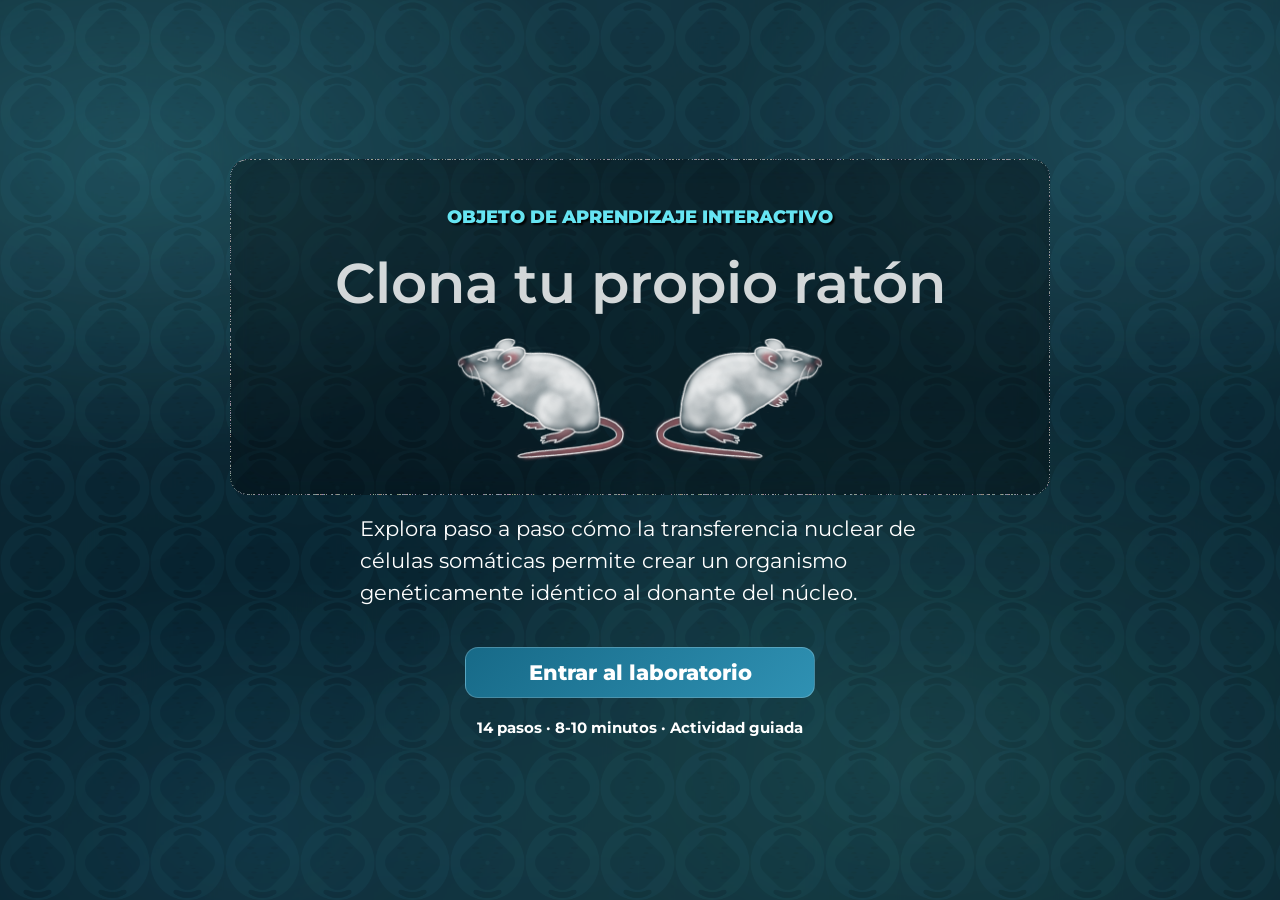
==== commit ba7461d9: "." ====
--- a/app/lab/index.html
+++ b/app/lab/index.html
@@ -77,11 +77,17 @@
         <p id="instruction-text">Descubre cómo el núcleo de una célula puede dirigir la formación de un nuevo
           organismo.</p>
       </div>
-      <button class="icon-button previous-step-button" id="previous-step-button" type="button"
-        aria-label="Volver al paso anterior" disabled>
-        <span aria-hidden="true"><img src="app/img/back.svg" alt=""></span><span
-          class="button-word">Anterior</span>
-      </button>
+      <div class="instruction-actions">
+        <button class="icon-button previous-step-button" id="previous-step-button" type="button"
+          aria-label="Volver al paso anterior" disabled>
+          <span aria-hidden="true"><img src="app/img/back.svg" alt=""></span><span
+            class="button-word">Anterior</span>
+        </button>
+        <button class="icon-button" id="instruction-reset-button" type="button" aria-label="Reiniciar simulación"
+          title="Reiniciar" hidden>
+          <span aria-hidden="true"><img src="app/img/restart.svg" alt=""></span><span class="button-word">Reiniciar</span>
+        </button>
+      </div>
     </aside>
 
     <section class="lab-frame" id="lab-frame" aria-label="Laboratorio interactivo">
@@ -338,14 +344,6 @@
 
     <div class="gestation-layout">
       <section class="gestation-stage" aria-label="Vista ampliada de la madre sustituta">
-        <button class="primary-button gestation-start-button" id="gestation-start-button" type="button">
-          Visualizar gestación
-        </button>
-
-        <button class="primary-button gestation-birth-button" id="gestation-birth-button" type="button" disabled>
-          Revelar el nacimiento
-        </button>
-
         <div class="gestation-mother" aria-label="Madre sustituta durante la gestación">
           <img class="gestation-mother-image hand-drawn-filter" src="app/img/raton-blanco.png"
             alt="Madre sustituta blanca">
@@ -358,6 +356,8 @@
                 <i></i><i></i><i></i><i></i><i></i><i></i><i></i><i></i>
               </span>
               <span class="clone-mass"></span>
+              <img class="gestation-fetus gestation-fetus-early hand-drawn-filter" src="app/img/feto1.png" alt="">
+              <img class="gestation-fetus gestation-fetus-late hand-drawn-filter" src="app/img/feto2.png" alt="">
             </div>
           </div>
 
@@ -367,18 +367,14 @@
           </div>
         </div>
 
-        <div class="gestation-complete-message" id="gestation-complete-message" role="status" aria-live="polite">
-          <strong>¡Simulación completada!</strong>
-          <small>Has completado la simulación de clonación de un ratón. Puedes reiniciarlo para repetir el
-            procedimiento.</small>
-          <button class="icon-button" id="gestation-complete-button" type="button" aria-label="Reiniciar simulación"
-            title="Reiniciar">
-            <span aria-hidden="true"><img src="app/img/restart.svg" alt="Reiniciar"></span><span class="button-word">Reiniciar</span>
-          </button>
-        </div>
       </section>
 
       <aside class="gestation-tools" aria-label="Progreso y calendario de gestación">
+        <button class="primary-button gestation-action" id="gestation-action" type="button">
+          <span class="close-micro-spinner" aria-hidden="true"></span>
+          <span id="gestation-action-label">Visualizar gestación</span>
+        </button>
+
         <div class="gestation-calendar" aria-label="Días transcurridos de gestación">
           <div class="calendar-pages">
             <i class="calendar-sheet" aria-hidden="true"></i>
--- a/app/lab/app/css/styles.css
+++ b/app/lab/app/css/styles.css
@@ -540,12 +540,21 @@
   padding-top: 2px
 }
 
-.instruction-panel .previous-step-button {
+.instruction-actions {
   grid-column: 2;
   grid-row: 2;
+  display: flex;
+  gap: 8px;
   justify-self: start;
+  margin-top: 2px;
+}
+
+.instruction-panel .previous-step-button {
   min-width: 142px;
-  margin-top: 2px
+}
+
+.instruction-actions [hidden] {
+  display: none;
 }
 
 .eyebrow {
@@ -562,6 +571,10 @@
   color: #ffffff;
   font-size: clamp(0.8125rem, 1.2vw, 1rem);
   line-height: 1.35;
+}
+
+#instruction-text:empty:not(.is-typing) {
+  display: none;
 }
 
 /* Blinking text cursor after the instruction copy, simulating a typed caret. */
@@ -657,9 +670,9 @@
 
 .microscope-station {
   position: absolute;
-  width: 17%;
-  left: 41.5%;
-  top: 18%;
+  width: 30%;
+  left: 36%;
+  top: 14%;
   display: flex;
   place-items: center;
   border-radius: 28px;
@@ -1000,7 +1013,6 @@
 .primary-button {
   color: white;
   background: linear-gradient(135deg, var(--blue-dark), var(--blue));
-  box-shadow: 0 10px 20px rgba(31, 121, 153, .26);
   transition: transform .2s, box-shadow .2s;
 }
 
@@ -1628,32 +1640,31 @@
   pointer-events: none;
 }
 
-.materials-track .materials-petri {
-  flex-direction: column;
-}
-
-.materials-track .materials-petri img {
-  width: 65%;
-  height: 30%;
-}
-
 .materials-track .materials-reagent img {
-  width: 84%;
-  height: 82%;
-}
-
+  width: 76%;
+  height: 74%;
+}
+
+.materials-track .materials-petri,
 .materials-track .materials-mice {
   display: grid;
   grid-template-columns: repeat(4, minmax(0, 1fr));
   grid-template-rows: repeat(2, minmax(0, 1fr));
 }
 
+.materials-track .materials-petri {
+  grid-template-rows: repeat(2, minmax(0, 24%));
+  align-content: center;
+}
+
+.materials-track .materials-petri img,
 .materials-track .materials-mice img {
   grid-column: span 2;
   min-width: 0;
   min-height: 0;
 }
 
+.materials-track .materials-petri img:last-child,
 .materials-track .materials-mice img:last-child {
   grid-column: 2 / 4;
 }
@@ -1879,7 +1890,7 @@
   top: -80px;
   width: 100%;
   height: 48px;
-  border: 2px solid var(--line);
+  border: 2px solid var(--ink);
   border-radius: 10px;
   color: white;
   background: linear-gradient(135deg, var(--blue-dark), var(--blue));
@@ -2185,20 +2196,27 @@
 }
 
 .micro-cell.cleaving {
-  animation: none
-}
-
-.micro-cell.cleaving .micro-nucleus,
-.micro-cell.cleaving .micro-nucleus-border,
-.micro-cell.cleaving .organelle {
-  opacity: 0;
-  transition: opacity .7s ease
+  left: 50%;
+  top: 50%;
+  width: 66%;
+  translate: -50% -50%;
+  border: 0 solid transparent;
+  background: none;
+  filter: none;
+  animation: none;
+  transition: none;
+}
+
+.micro-oocyte.cleaving > :not(.blastomere-field),
+.micro-oocyte.cleaving.held::before {
+  display: none;
 }
 
 .blastomere-field {
   position: absolute;
-  inset: 12%;
+  inset: 0;
   z-index: 4;
+  clip-path: circle(50%);
   pointer-events: none
 }
 
@@ -2210,8 +2228,7 @@
   border: 2px solid rgba(168, 112, 55, .75);
   box-shadow: inset 2px 2px 4px rgba(255, 255, 255, .55);
   transform: translate(-50%, -50%);
-  animation: blastomereIn .75s cubic-bezier(.2, .8, .2, 1) both, spin 6s ease-in-out infinite alternate;
-  animation-delay: calc(var(--i, 0) * 40ms)
+  animation: blastomereSplit .85s cubic-bezier(.22, .61, .36, 1) both;
 }
 
 .blastomere-field i::after {
@@ -2470,8 +2487,9 @@
 }
 
 .gestation-layout {
+  --gestation-stage-space: max(290px, calc(100dvh - var(--topbar-height) - 160px));
   width: min(1240px, 100%);
-  min-height: min(610px, calc(100vh - 185px));
+  min-height: min(610px, var(--gestation-stage-space));
   margin: auto;
   display: grid;
   grid-template-columns: minmax(0, 1fr) 280px;
@@ -2481,7 +2499,7 @@
 
 .gestation-stage {
   position: relative;
-  min-height: 500px;
+  min-height: min(500px, var(--gestation-stage-space));
   display: grid;
   place-items: center;
   overflow: visible;
@@ -2505,48 +2523,32 @@
 }
 
 
-.gestation-start-button,
-.gestation-birth-button {
-  position: absolute;
-  z-index: 14;
-  left: 50%;
-  top: 50%;
-  min-width: 220px;
-  min-height: 58px;
-  font-size: 1.1rem;
-  transform: translate(-50%, -50%);
-  box-shadow:
-    0 14px 34px rgba(28, 82, 94, .3),
-    0 0 0 10px rgba(255, 255, 255, .42);
-  transition: opacity .35s ease, transform .35s ease, visibility .35s ease;
-  animation: cloneCallout 1.6s ease-in-out infinite;
-}
-
-.gestation-start-button.hidden,
-.gestation-birth-button {
-  opacity: 0;
-  visibility: hidden;
-  pointer-events: none;
-  transform: translate(-50%, -42%) scale(.85);
-  animation: none
-}
-
-.gestation-start-button:hover,
-.gestation-birth-button:hover {
-  transform: translate(-50%, -50%);
-  box-shadow:
-    0 17px 38px rgba(28, 82, 94, .34),
-    0 0 0 12px rgba(255, 255, 255, .3)
-}
-
-.gestation-start-button:active,
-.gestation-birth-button:active {
-  transform: translate(-50%, -50%) scale(.98)
+.gestation-action {
+  width: 100%;
+  display: flex;
+  align-items: center;
+  justify-content: center;
+  gap: 8px;
+  padding-inline: 10px;
+  font-size: 0.9em;
+  border: solid 2px var(--mint);
+}
+
+.gestation-action:disabled {
+  background: #ccc;
+  color: #444;
+  cursor: default;
+  box-shadow: none;
+}
+
+.gestation-action[data-state="processing"] .close-micro-spinner {
+  display: block;
+  flex: 0 0 auto;
 }
 
 .gestation-mother {
   position: relative;
-  width: min(100%, 980px);
+  width: min(100%, 980px, calc(var(--gestation-stage-space) * 1.28));
   aspect-ratio: 1.28;
   display: grid;
   place-items: center;
@@ -2795,39 +2797,60 @@
 }
 
 .gestation-overlay.is-gestating .embryo-cluster {
-  animation: embryoImplant 9.5s ease forwards
+  animation: embryoImplant 5.5s ease forwards
 }
 
 .gestation-overlay.is-gestating .embryo-cluster i {
-  animation: embryoCellMerge 9.1s cubic-bezier(.3, .02, .22, 1) forwards
+  animation: embryoCellMerge 5.3s cubic-bezier(.3, .02, .22, 1) forwards
 }
 
 .gestation-overlay.is-gestating .embryo-cluster i::before {
-  animation: embryoCellGray 9.1s ease forwards
+  animation: embryoCellGray 5.3s ease forwards
 }
 
 .gestation-overlay.is-gestating .embryo-cluster i::after {
-  animation: embryoNucleusGray 9.1s ease forwards
+  animation: embryoNucleusGray 5.3s ease forwards
 }
 
 .gestation-overlay.is-gestating .clone-mass {
   animation:
-    cloneMassForm 10.8s cubic-bezier(.16, .7, .2, 1) forwards,
-    cloneMassMorph 2.4s ease-in-out 10.8s infinite alternate
+    cloneMassForm 5.8s cubic-bezier(.16, .7, .2, 1) forwards,
+    cloneMassMorph 2.4s ease-in-out 5.8s infinite alternate
 }
 
 .gestation-overlay.is-gestating .clone-mass::before {
-  animation: cloneContentDriftA 2.7s ease-in-out 7.5s infinite alternate
+  animation: cloneContentDriftA 2.7s ease-in-out 4s infinite alternate
 }
 
 .gestation-overlay.is-gestating .clone-mass::after {
-  animation: cloneContentDriftB 3.1s ease-in-out 7.5s infinite alternate
-}
-
-.gestation-overlay.completed .clone-mass {
-  animation:
-    cloneMassExit 1.25s ease forwards,
-    activeFloat 1.5s ease-in-out infinite alternate forwards
+  animation: cloneContentDriftB 3.1s ease-in-out 4s infinite alternate
+}
+
+.gestation-overlay.is-gestating[data-fetal-stage] .clone-mass {
+  animation: cloneMassExit .65s ease forwards;
+}
+
+.gestation-fetus {
+  position: absolute;
+  inset: 0;
+  margin: auto;
+  width: 65%;
+  height: 65%;
+  object-fit: contain;
+  opacity: 0;
+  transform: scale(.82);
+  transition: opacity .65s ease, transform .85s ease;
+}
+
+.gestation-fetus-late {
+  width: 79%;
+  height: 79%;
+}
+
+.gestation-overlay[data-fetal-stage="early"]:not(.completed) .gestation-fetus-early,
+.gestation-overlay[data-fetal-stage="late"]:not(.completed) .gestation-fetus-late {
+  opacity: 1;
+  transform: scale(1);
 }
 
 .gestation-overlay.completed .gestation-womb {
@@ -2918,12 +2941,8 @@
   font-weight: 750
 }
 
-.gestation-calendar.turning .calendar-face {
-  animation: calendarNumberReveal .52s cubic-bezier(.3, .02, .2, 1)
-}
-
-.gestation-calendar.turning .calendar-sheet:nth-child(3) {
-  animation: calendarSheetPeel .52s cubic-bezier(.35, .02, .22, 1)
+.gestation-calendar.turning strong {
+  animation: calendarNumberReveal .32s ease-out;
 }
 
 .gestation-progress {
@@ -3005,32 +3024,6 @@
   font-size: 1rem
 }
 
-.gestation-birth-button {
-  opacity: 0;
-  visibility: hidden;
-  pointer-events: none
-}
-
-.gestation-birth-button:disabled {
-  opacity: .42;
-  cursor: not-allowed;
-  filter: grayscale(.6)
-}
-
-.gestation-overlay.birth-ready .gestation-birth-button:not(:disabled) {
-  opacity: 1;
-  visibility: visible;
-  pointer-events: auto;
-  transform: translate(-50%, -50%);
-  animation: cloneCallout 1.5s ease-in-out infinite
-}
-
-.gestation-overlay.completed .gestation-birth-button {
-  opacity: 0;
-  visibility: hidden;
-  pointer-events: none
-}
-
 .gestation-newborn {
   position: absolute;
   z-index: 8;
@@ -3057,56 +3050,6 @@
   animation: gestationNewbornReveal 1s cubic-bezier(.2, 1.25, .35, 1) forwards
 }
 
-.gestation-complete-message {
-  position: absolute;
-  z-index: 16;
-  left: 50%;
-  top: 40%;
-  width: min(560px, calc(100% - 36px));
-  transform: translate(-50%, 18px);
-  max-height: 0;
-  margin-top: 0;
-  padding: 0 14px;
-  overflow: hidden;
-  display: grid;
-  gap: 20px;
-  border: 1px solid transparent;
-  border-radius: 14px;
-  opacity: 0;
-  transition:
-    max-height .55s ease,
-    padding .55s ease,
-    border-color .35s ease,
-    background-color .35s ease,
-    opacity .45s ease,
-    transform .55s cubic-bezier(.22, 1, .36, 1);
-  text-align: center;
-  will-change: opacity, transform;
-}
-
-.gestation-complete-message.visible {
-  max-height: 400px;
-  margin-top: 0;
-  padding: 16px 20px;
-  border-color: #e7f6f1;
-  background: rgb(13 27 25 / 83%);
-  color: #ffffff;
-  opacity: 1;
-  transform: translate(-50%, 0);
-}
-
-.gestation-complete-message span {
-  font-size: .72rem;
-  line-height: 1.45
-}
-
-.gestation-complete-message .icon-button {
-  width: fit-content;
-  min-width: 150px;
-  justify-self: center;
-  justify-content: center
-}
-
 @keyframes gestationTargetPulse {
   50% {
     transform: translate(-50%, -50%) scale(1.07)
@@ -3341,36 +3284,12 @@
 }
 
 @keyframes calendarNumberReveal {
-  0% {
-    transform: rotateX(-72deg);
-    opacity: .25
-  }
-
-  58% {
-    transform: rotateX(8deg);
-    opacity: 1
-  }
-
-  100% {
-    transform: rotateX(0);
-    opacity: 1
-  }
-}
-
-@keyframes calendarSheetPeel {
-  0% {
+  from {
+    opacity: .68;
+  }
+
+  to {
     opacity: 1;
-    transform: rotateX(0) translateY(0)
-  }
-
-  68% {
-    opacity: .92;
-    transform: rotateX(-112deg) translateY(5px)
-  }
-
-  100% {
-    opacity: 0;
-    transform: rotateX(-168deg) translateY(18px)
   }
 }
 
@@ -3392,7 +3311,7 @@
   }
 
   .gestation-stage {
-    min-height: 410px
+    min-height: min(410px, var(--gestation-stage-space))
   }
 }
 
@@ -3452,12 +3371,6 @@
     left: 10px;
     top: calc(50% + 11px);
     height: calc(50% + 13px)
-  }
-
-  .gestation-start-button,
-  .gestation-birth-button {
-    min-width: 190px;
-    min-height: 52px
   }
 
   .gestation-newborn {
@@ -3533,6 +3446,10 @@
   margin-top: 22px
 }
 
+dialog h2 {
+  line-height: 1.4 !important;
+}
+
 @keyframes nav-active-glow {
 
   0%,
@@ -3732,12 +3649,6 @@
 
   100% {
     box-shadow: 0 10px 20px rgba(31, 121, 153, .26), 0 0 0 0 rgba(255, 255, 255, 0)
-  }
-}
-
-@keyframes spin {
-  to {
-    transform: rotate(360deg)
   }
 }
 
@@ -4043,19 +3954,14 @@
   }
 }
 
-@keyframes blastomereIn {
+@keyframes blastomereSplit {
   from {
-    transform: translate(-50%, -50%) scale(.15);
-    opacity: 0
-  }
-
-  70% {
-    transform: translate(-50%, -50%) scale(1.08)
+    transform: translate(calc(-50% + var(--split-x)), calc(-50% + var(--split-y))) scale(var(--parent-scale));
+    border-radius: 50%;
   }
 
   to {
     transform: translate(-50%, -50%) scale(1);
-    opacity: 1
   }
 }
 
@@ -4217,18 +4123,79 @@
   }
 }
 
+@media (orientation: landscape) {
+  .lab-frame {
+    inset: 0;
+  }
+
+  .lab-stage {
+    min-width: 0;
+  }
+
+  .microscope-station {
+    --microscope-base: 53dvh;
+    /* Reserve space above the image for the top bar using the PNG's aspect ratio. */
+    width: min(25%, calc((var(--microscope-base) - var(--topbar-height) - 12px) * 1.31));
+    left: 51%;
+    top: auto;
+    bottom: calc(100% - var(--microscope-base));
+    transform: translateX(-50%);
+  }
+
+  .microscope-station img {
+    display: block;
+    width: 100%;
+    height: auto;
+  }
+
+  .workbench {
+    width: min(780px, 48%);
+  }
+}
+
+@media (orientation: landscape) and ((max-width: 1100px) or (max-height: 500px)) {
+  .microscope-station {
+    --microscope-base: 60dvh;
+    width: min(28%, 41dvh, calc((var(--microscope-base) - var(--topbar-height) - 8px) * 1.31));
+  }
+
+  .workbench {
+    height: clamp(78px, 24dvh, 170px);
+    bottom: 10%;
+    gap: 3%;
+    padding-top: 1%;
+  }
+
+  .gray-mouse,
+  .brown-mouse {
+    width: 24%;
+  }
+
+  .gray-mouse {
+    left: 0;
+  }
+
+  .brown-mouse {
+    right: 0;
+  }
+}
+
 /* Tablet landscape: keep the microscope in two columns without desktop overflow. */
 @media(max-width:1100px) and (min-height:501px) and (orientation:landscape) {
   .lab-frame {
     overflow: hidden
   }
 
-  .gray-mouse {
-    left: 0
-  }
-
-  .brown-mouse {
-    right: 0
+  .instruction-panel {
+    width: min(385px, 38vw);
+  }
+
+  .microscope-station {
+    left: 56%;
+  }
+
+  .gray-mouse .cell-token {
+    right: min(50%, calc(100% - 120px));
   }
 
   .micro-header,
@@ -4273,7 +4240,7 @@
   }
 
   .gestation-mother {
-    width: min(100%, calc((100dvh - var(--topbar-height) - 70px) * 1.28))
+    width: min(100%, calc(var(--gestation-stage-space) * 1.28))
   }
 }
 
@@ -4420,39 +4387,48 @@
     margin-left: 3px
   }
 
-  .instruction-panel .previous-step-button {
+  .instruction-actions {
     grid-column: 3;
     grid-row: 1;
     align-self: center;
+    margin: 0;
+  }
+
+  .instruction-actions .icon-button {
     width: 40px;
     min-width: 40px;
     min-height: 42px;
-    margin: 0;
     padding: 0;
-    pointer-events: auto
-  }
-
-  .instruction-panel .previous-step-button .button-word {
-    display: none
+    pointer-events: auto;
+  }
+
+  .instruction-actions .button-word {
+    display: none;
+  }
+
+  .instruction-panel.simulation-complete {
+    width: min(380px, 72vw);
+    max-height: none;
+    grid-template-columns: 36px minmax(0, 1fr);
+    grid-template-rows: auto auto;
+  }
+
+  .simulation-complete .instruction-actions {
+    grid-column: 2;
+    grid-row: 2;
   }
 
   .lab-frame {
     overflow: hidden
   }
 
-  .lab-stage {
-    width: 100%;
-    min-width: 0
-  }
-
   .microscope-station {
-    width: 15%;
-    left: 42.5%;
-    top: 12%
+    left: 62%;
   }
 
   .microscope-station .object-label {
-    left: 80%;
+    left: 0 !important;
+    top: 85%;
     font-size: .56rem;
     padding: 0 10px;
   }
@@ -4463,14 +4439,6 @@
     padding: 0 10px;
   }
 
-  .workbench {
-    width: min(620px, 88vw);
-    height: clamp(78px, 26vh, 112px);
-    bottom: 10%;
-    gap: 2%;
-    padding-top: 1%
-  }
-
   .petri-slot {
     width: 29%;
     padding-top: 2%
@@ -4491,16 +4459,9 @@
     height: clamp(62px, 23vh, 88px)
   }
 
-  .gray-mouse {
-    left: 0;
-    bottom: 4%;
-    width: 24%
-  }
-
+  .gray-mouse,
   .brown-mouse {
-    right: -1%;
-    bottom: 4%;
-    width: 27%
+    bottom: 7%;
   }
 
   .white-mouse {
@@ -4522,6 +4483,14 @@
   .gray-mouse .cell-token,
   .brown-mouse .cell-token {
     top: -42%
+  }
+
+  .gray-mouse .cell-token {
+    right: min(50%, calc(100% - 74px));
+  }
+
+  .brown-mouse .cell-token {
+    left: min(50%, calc(100% - 74px));
   }
 
   .cell-label {
@@ -4777,6 +4746,10 @@
   }
 
   .gestation-tools {
+    display: grid;
+    grid-template-columns: auto minmax(0, 1fr);
+    grid-template-rows: auto 1fr;
+    align-items: start;
     max-height: none;
     padding: 7px;
     gap: 5px;
@@ -4826,58 +4799,16 @@
     height: calc(50% + 6px)
   }
 
-  .gestation-start-button,
-  .gestation-birth-button {
-    min-width: 168px;
+  .gestation-action {
+    grid-column: 1 / -1;
     min-height: 42px;
-    padding-inline: 13px;
-    font-size: .75rem;
-    box-shadow:
-      0 8px 18px rgba(28, 82, 94, .3),
-      0 0 0 5px rgba(255, 255, 255, .3)
+    font-size: .72rem;
   }
 
   .gestation-newborn {
     right: -4%;
     bottom: 2%;
     width: 45%
-  }
-
-  .gestation-complete-message {
-    top: 50%;
-    width: min(340px, calc(100% - 12px));
-    transform: translate(-50%, calc(-50% + 10px))
-  }
-
-  .gestation-complete-message.visible {
-    max-height: calc(100% - 14px);
-    padding: 9px 12px;
-    gap: 7px;
-    background: rgba(8, 28, 34, .94);
-    backdrop-filter: blur(10px);
-    -webkit-backdrop-filter: blur(10px);
-    transform: translate(-50%, -50%)
-  }
-
-  .gestation-complete-message strong {
-    font-size: .9rem;
-    line-height: 1.15
-  }
-
-  .gestation-complete-message small {
-    font-size: .61rem;
-    line-height: 1.3
-  }
-
-  .gestation-complete-message .icon-button {
-    min-width: 128px;
-    min-height: 38px;
-    padding-inline: 12px;
-    font-size: .66rem
-  }
-
-  .gestation-complete-message .button-word {
-    display: inline
   }
 
   .toast {
@@ -4922,6 +4853,19 @@
   }
 }
 
+@media (max-width: 720px) and (max-height: 500px) and (orientation: landscape) {
+  .instruction-panel {
+    width: 48vw;
+    grid-template-columns: 30px minmax(0, 1fr) 40px;
+    gap: 5px;
+    padding-inline: 6px;
+  }
+
+  .instruction-number {
+    width: 30px;
+  }
+}
+
 @media(max-height:360px) and (orientation:landscape) {
   :root {
     --topbar-height: 60px
@@ -4951,6 +4895,7 @@
   }
 
   .instruction-panel {
+    top: calc(var(--topbar-height) + 14px);
     max-height: 76px
   }
 
